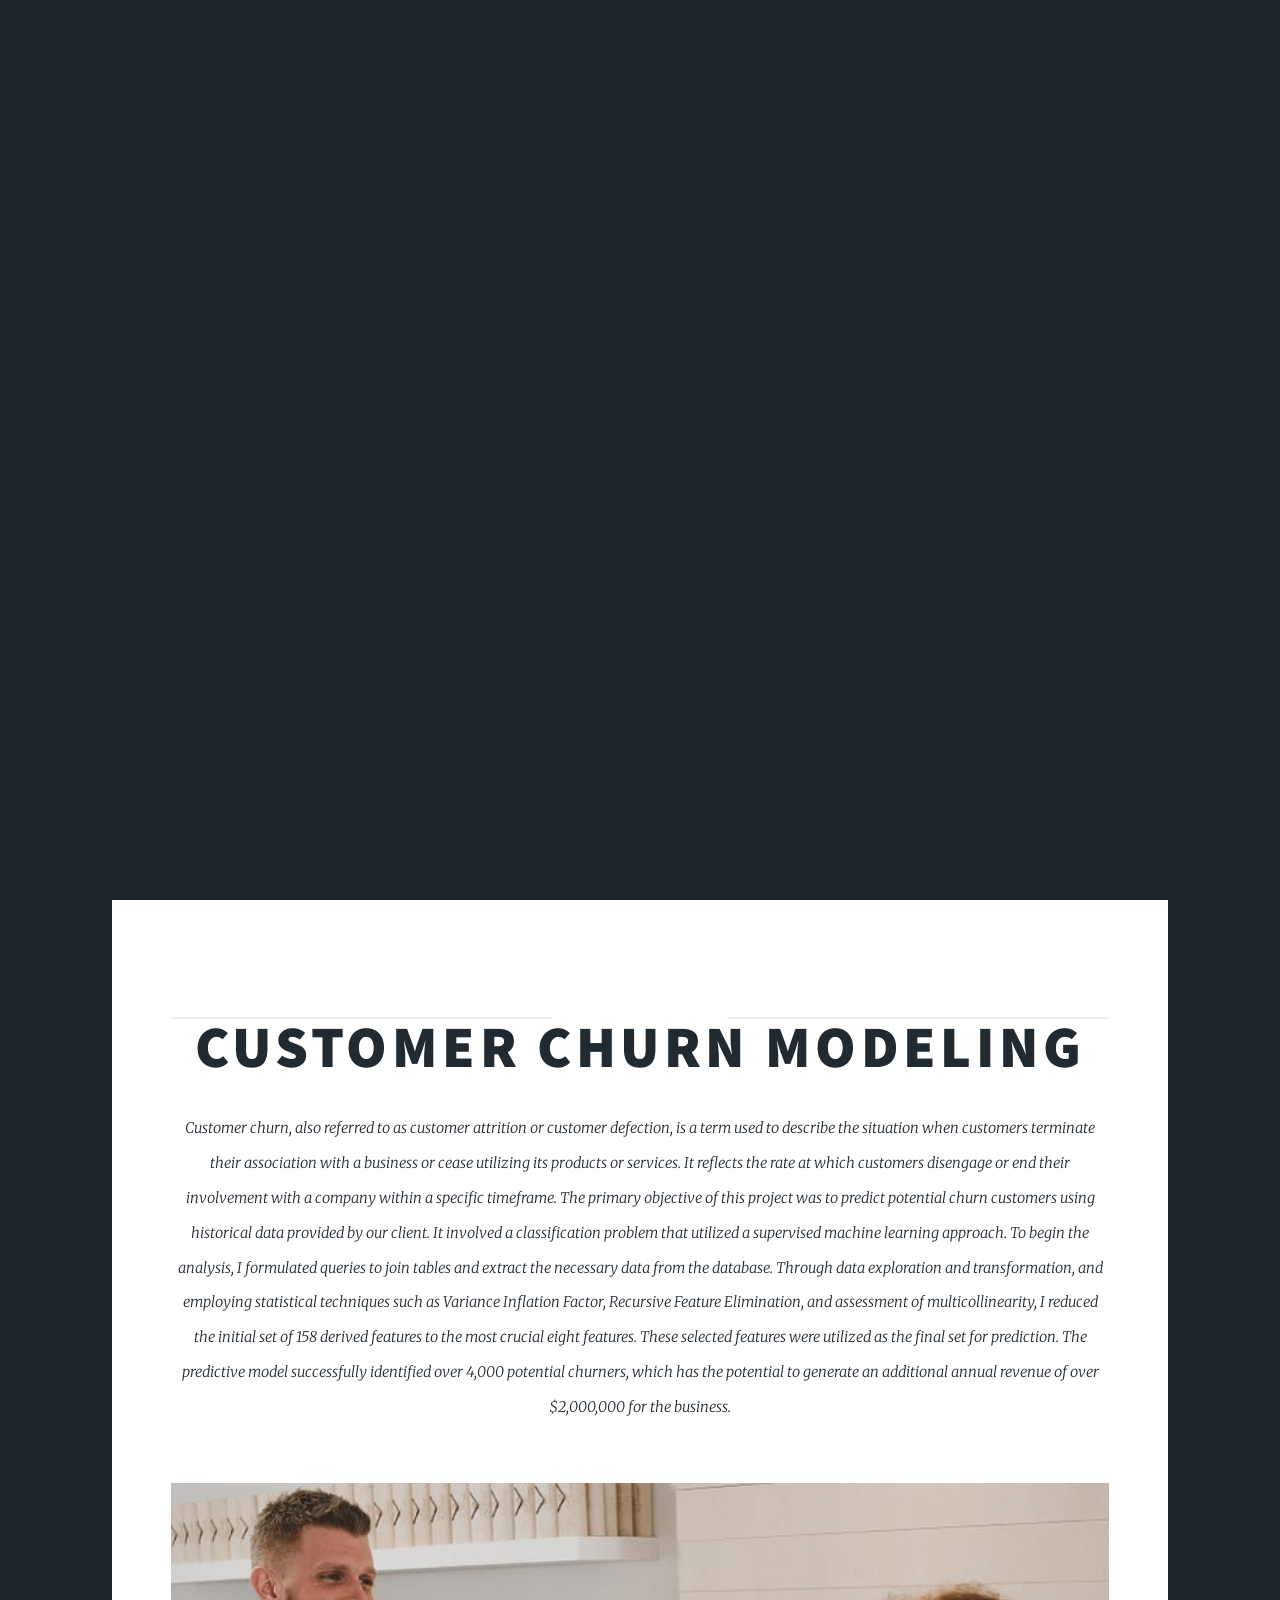
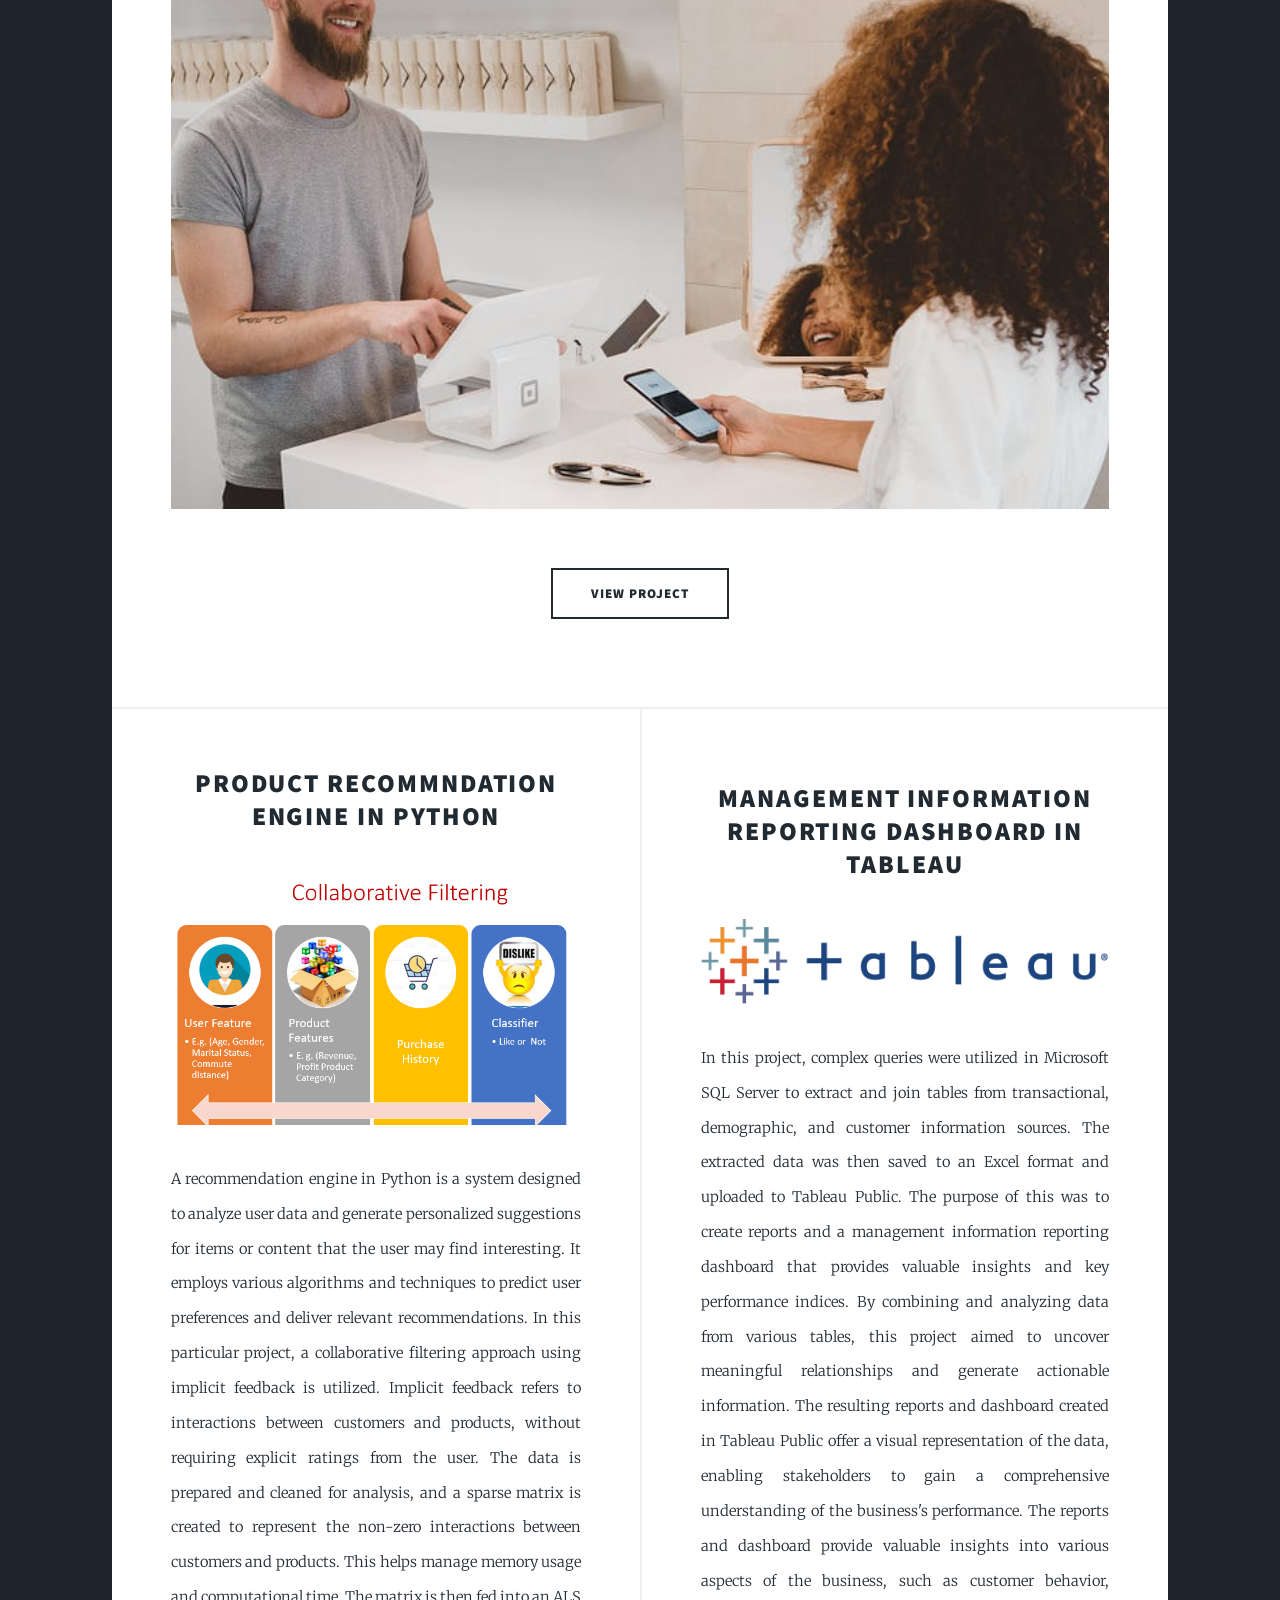
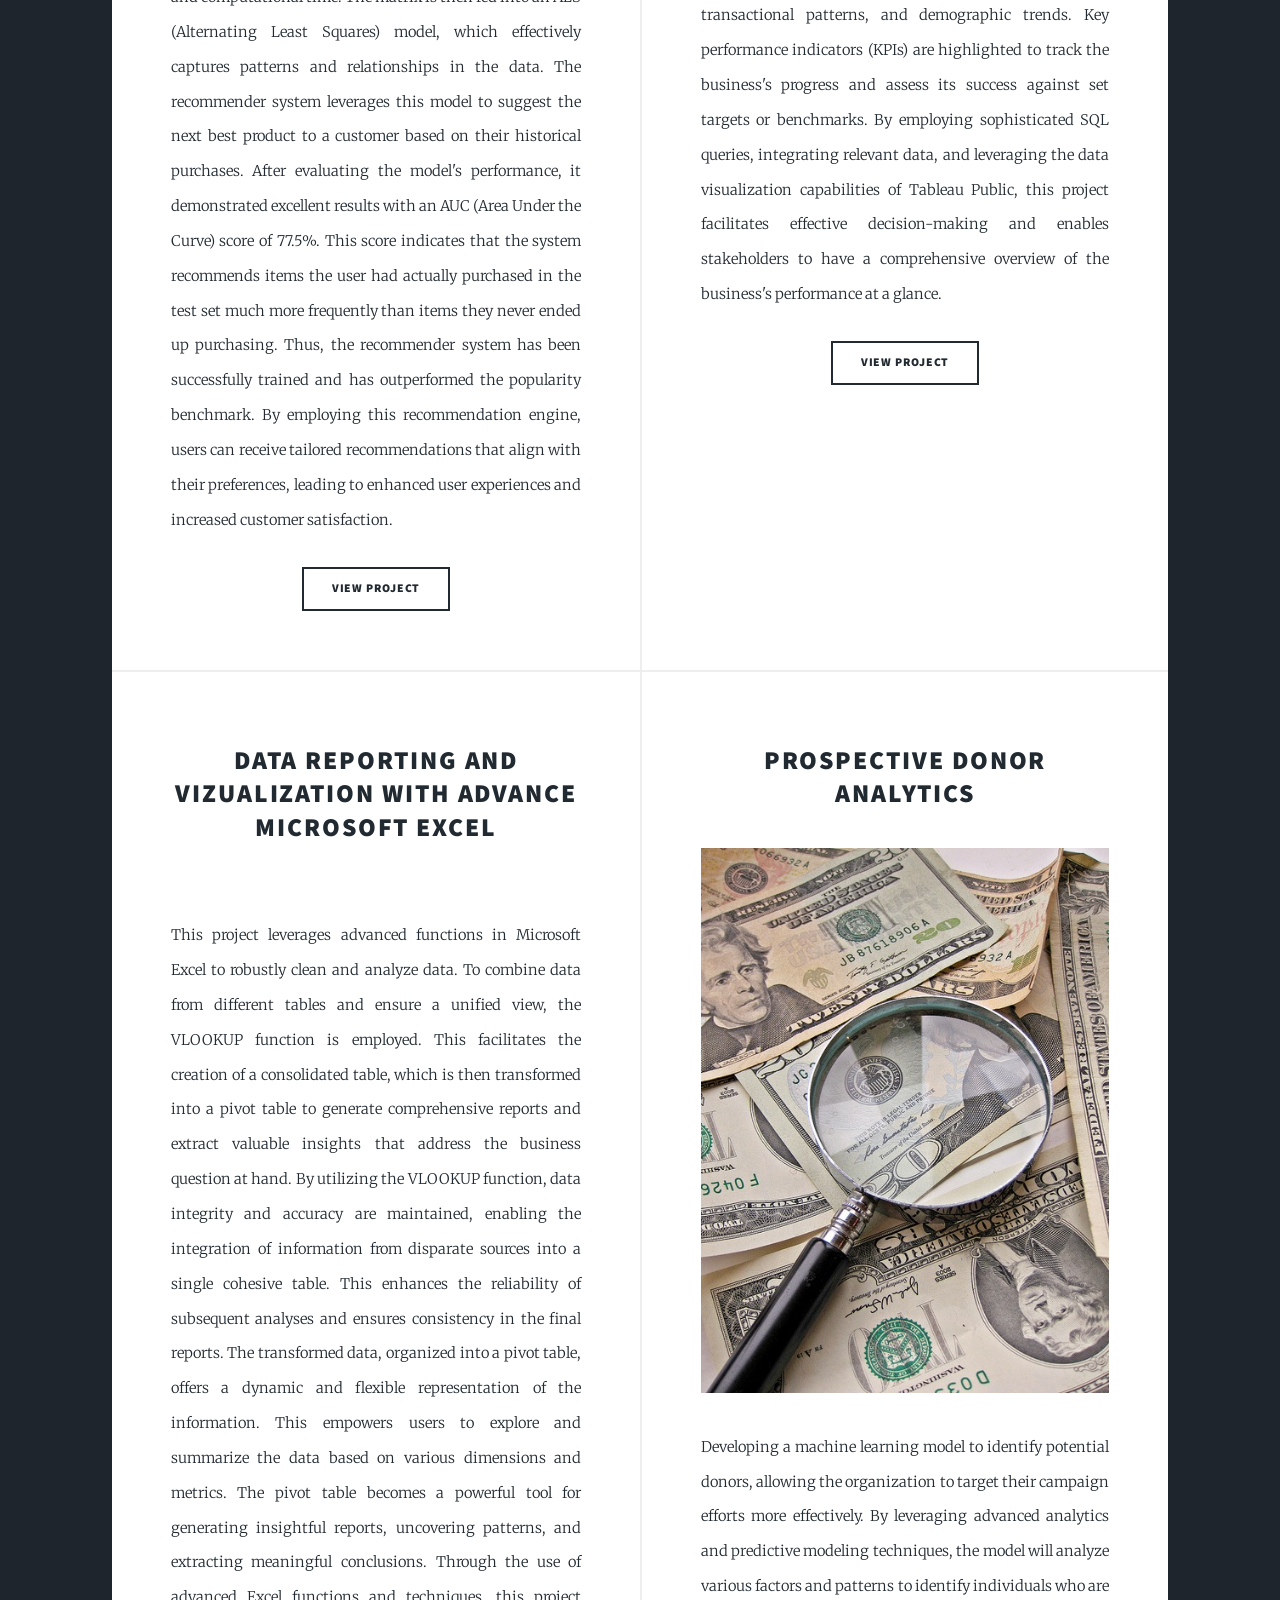
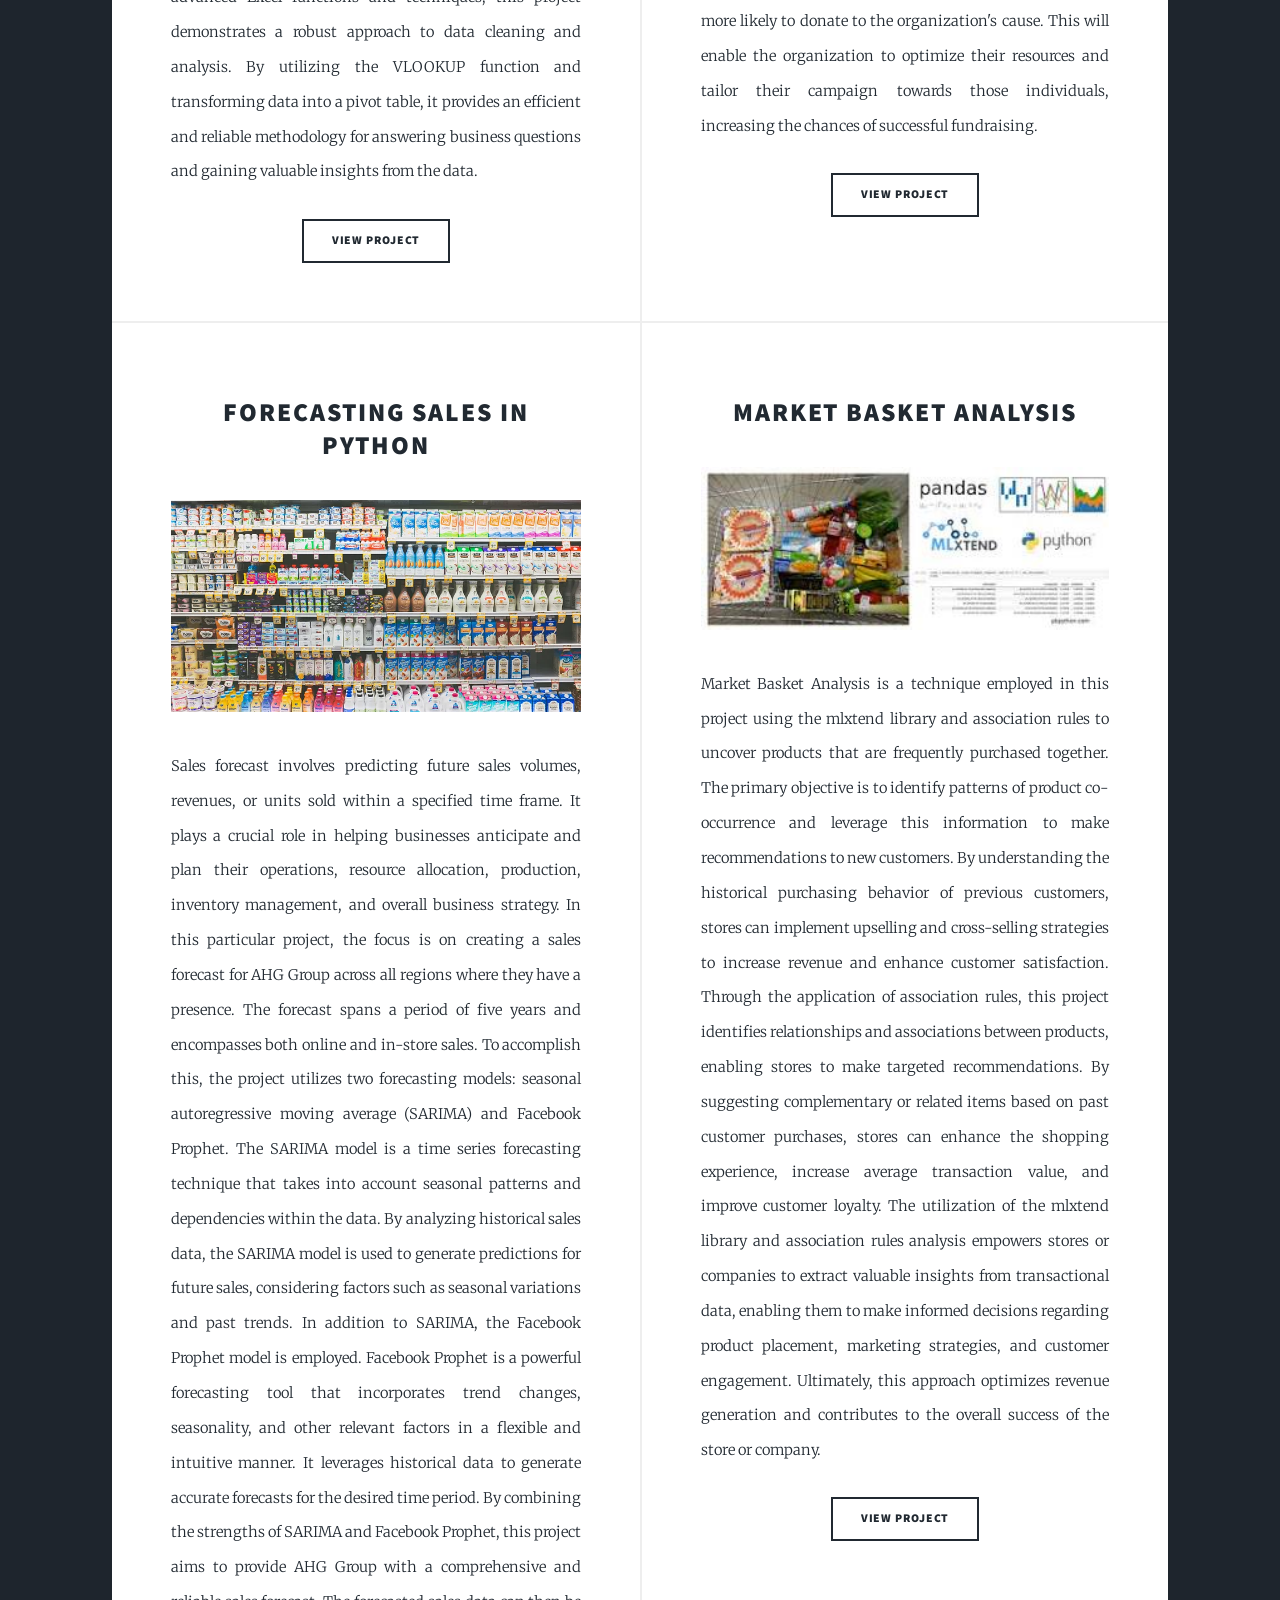
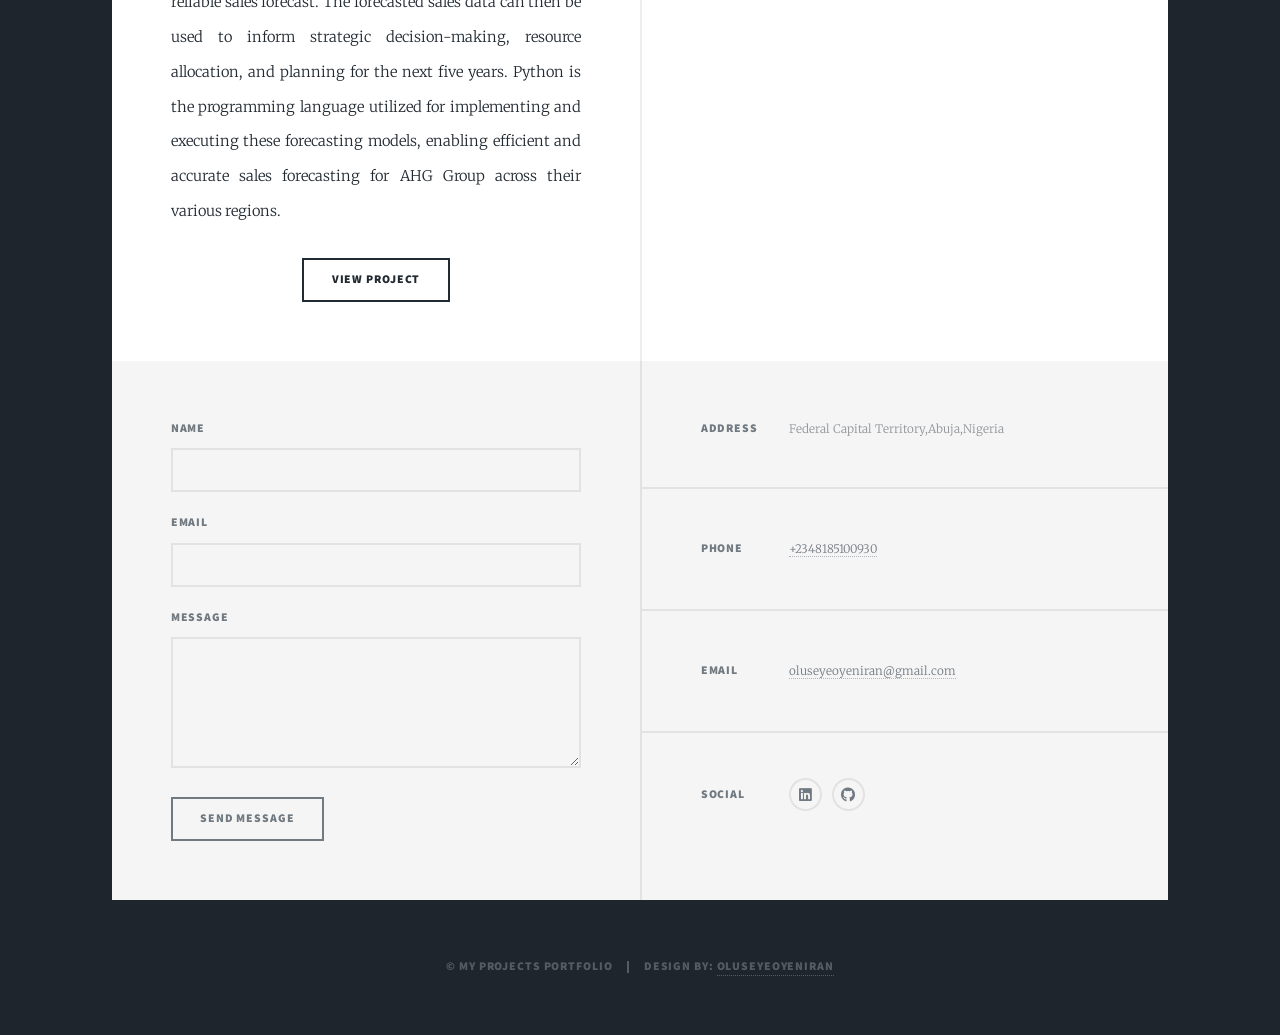
==== index.html @ 65243b8f "Add files via upload Initial Commit" ====
<!DOCTYPE HTML>

<html>
	<head>
		<title>portfolio</title>
		<meta charset="utf-8" />
		<meta name="viewport" content="width=device-width, initial-scale=1, user-scalable=no" />
		<link rel="stylesheet" href="assets/css/main.css" />
		<noscript><link rel="stylesheet" href="assets/css/noscript.css" /></noscript>
	</head>
	<body class="is-preload">

		<!-- Wrapper -->
			<div id="wrapper" class="fade-in">

				<!-- Intro -->
					<div id="intro">
						<h1>OLUSEYE OYENIRAN PORTFOLIO</h1>
						<p>Pandas |Excel |MS SQL |Power bi |Tableau |Machine Learning |Scikit learn |Predictive Modeling |Google Data Studio |Google Analytics 4<a href="https://html5up.net/license"></a>.</p>
						<ul class="actions">
							<li><a href="#header" class="button icon solid solo fa-arrow-down scrolly">Continue</a></li>
						</ul>
					</div>

				<!-- Header -->
					<header id="header">
						<a href="index.html" class="logo">Oluseye Oyeniran</a>
					</header>

				<!-- Nav -->
					<nav id="nav">
						<ul class="links">
							<li class="active"><a href="index.html">Home</a></li>
							<li><a href="generic.html">About Me</a></li>
							
						</ul>
						<ul class="icons">
							<li><a href="https://www.linkedin.com/in/oluseye-oyeniran-509456109/" class="icon brands alt fa-linkedin"><span class="label">fa-linkedin</span></a></li>
									
									<li><a href="https://github.com/Eriayomide/" class="icon brands alt fa-github"><span class="label">GitHub</span></a></li>
						</ul>
					</nav>

				<!-- Main -->
					<div id="main">

						<!-- Featured Post -->
							<article class="post featured">
								<header class="major">
									<span class="date"></span>
									<h2><a href="https://github.com/Eriayomide/Customer-Churn-modelling">Customer Churn Modeling</a></h2>
									<p>
										Customer churn, also referred to as customer attrition or customer defection, is a term used to describe the situation when customers terminate their association with a business or cease utilizing its products or services. It reflects the rate at which customers disengage or end their involvement with a company within a specific timeframe. The primary objective of this project was to predict potential churn customers using historical data provided by our client. It involved a classification problem that utilized a supervised machine learning approach.
										
										To begin the analysis, I formulated queries to join tables and extract the necessary data from the database. Through data exploration and transformation, and employing statistical techniques such as Variance Inflation Factor, Recursive Feature Elimination, and assessment of multicollinearity, I reduced the initial set of 158 derived features to the most crucial eight features. These selected features were utilized as the final set for prediction.
										
										The predictive model successfully identified over 4,000 potential churners, which has the potential to generate an additional annual revenue of over $2,000,000 for the business.</p>
								</header>
								<a href="https://github.com/Eriayomide/Customer-Churn-modelling" class="image main"><img src="images/customer churn.jpg" alt="" /></a>
								<ul class="actions special">
									<li><a href="https://github.com/Eriayomide/Customer-Churn-modelling" class="button large">View Project</a></li>
								</ul>
							</article>

						<!-- Posts -->
							<section class="posts">
								<article>
									<header>
										
										<h2><a href="https://github.com/Eriayomide/Recommendation-Engine">Product Recommndation Engine in Python<br />
										</a></h2>
									</header>
									<a href="https://github.com/Eriayomide/Recommendation-Engine" class="image fit"><img src="images/Recommendation engine.png" alt="" /></a>
									<p>
										A recommendation engine in Python is a system designed to analyze user data and generate personalized suggestions for items or content that the user may find interesting. It employs various algorithms and techniques to predict user preferences and deliver relevant recommendations.
										
										In this particular project, a collaborative filtering approach using implicit feedback is utilized. Implicit feedback refers to interactions between customers and products, without requiring explicit ratings from the user. The data is prepared and cleaned for analysis, and a sparse matrix is created to represent the non-zero interactions between customers and products. This helps manage memory usage and computational time.
										
										The matrix is then fed into an ALS (Alternating Least Squares) model, which effectively captures patterns and relationships in the data. The recommender system leverages this model to suggest the next best product to a customer based on their historical purchases.
										
										After evaluating the model's performance, it demonstrated excellent results with an AUC (Area Under the Curve) score of 77.5%. This score indicates that the system recommends items the user had actually purchased in the test set much more frequently than items they never ended up purchasing. Thus, the recommender system has been successfully trained and has outperformed the popularity benchmark.
										
										By employing this recommendation engine, users can receive tailored recommendations that align with their preferences, leading to enhanced user experiences and increased customer satisfaction.</p>
									<ul class="actions special">
										<li><a href="https://github.com/Eriayomide/Recommendation-Engine" class="button">View Project</a></li>
									</ul>
								</article>
								<article>
									<header>
										<span class="date"></span>
										<h2><a href="https://public.tableau.com/authoring/Updated_PairviewTableau-Project2/Dashboard1#1">Management Information Reporting Dashboard in Tableau</a></h2>
									</header>
									<a href="https://public.tableau.com/authoring/Updated_PairviewTableau-Project2/Dashboard1#1" class="image fit"><img src="images/Tableau.png" alt="" /></a>
									<p>In this project, complex queries were utilized in Microsoft SQL Server to extract and join tables from transactional, demographic, and customer information sources. The extracted data was then saved to an Excel format and uploaded to Tableau Public. The purpose of this was to create reports and a management information reporting dashboard that provides valuable insights and key performance indices.

										By combining and analyzing data from various tables, this project aimed to uncover meaningful relationships and generate actionable information. The resulting reports and dashboard created in Tableau Public offer a visual representation of the data, enabling stakeholders to gain a comprehensive understanding of the business's performance.
										
										The reports and dashboard provide valuable insights into various aspects of the business, such as customer behavior, transactional patterns, and demographic trends. Key performance indicators (KPIs) are highlighted to track the business's progress and assess its success against set targets or benchmarks.
										
										By employing sophisticated SQL queries, integrating relevant data, and leveraging the data visualization capabilities of Tableau Public, this project facilitates effective decision-making and enables stakeholders to have a comprehensive overview of the business's performance at a glance.</p>
									<ul class="actions special">
										<li><a href="https://public.tableau.com/authoring/Updated_PairviewTableau-Project2/Dashboard1#1" class="button">View Project</a></li>
									</ul>
								</article>
								<article>
									<header>
										<span class="date"></span>
										<h2><a href="https://docs.google.com/spreadsheets/d/1fx_27NTE9bx9mExCUwQQ1hFiHWu5gTEP/edit#gid=1729557482">Data Reporting and Vizualization With Advance Microsoft Excel<br />
										</a></h2>
									</header>
									<a href="https://docs.google.com/spreadsheets/d/1fx_27NTE9bx9mExCUwQQ1hFiHWu5gTEP/edit#gid=1729557482" class="image fit"><img src="images/Excel1.jfif" alt="" /></a>
									<p>This project leverages advanced functions in Microsoft Excel to robustly clean and analyze data. To combine data from different tables and ensure a unified view, the VLOOKUP function is employed. This facilitates the creation of a consolidated table, which is then transformed into a pivot table to generate comprehensive reports and extract valuable insights that address the business question at hand.

										By utilizing the VLOOKUP function, data integrity and accuracy are maintained, enabling the integration of information from disparate sources into a single cohesive table. This enhances the reliability of subsequent analyses and ensures consistency in the final reports.
										
										The transformed data, organized into a pivot table, offers a dynamic and flexible representation of the information. This empowers users to explore and summarize the data based on various dimensions and metrics. The pivot table becomes a powerful tool for generating insightful reports, uncovering patterns, and extracting meaningful conclusions.
										
										Through the use of advanced Excel functions and techniques, this project demonstrates a robust approach to data cleaning and analysis. By utilizing the VLOOKUP function and transforming data into a pivot table, it provides an efficient and reliable methodology for answering business questions and gaining valuable insights from the data.
										
										
										
										
										
										</p>
									<ul class="actions special">
										<li><a href="https://docs.google.com/spreadsheets/d/1fx_27NTE9bx9mExCUwQQ1hFiHWu5gTEP/edit#gid=1729557482" class="button">View Project</a></li>
									</ul>
								</article>
								<article>
									<header>
										<span class="date"></span>
										<h2><a href="https://github.com/Eriayomide/Prospective_Donor-Analytics">Prospective Donor Analytics<br />
										</a></h2>
									</header>
									<a href="https://github.com/Eriayomide/Prospective_Donor-Analytics" class="image fit"><img src="images/Donor.jpg" alt="" /></a>
									<p>Developing a machine learning model to identify potential donors, allowing the organization to target their campaign efforts more effectively. By leveraging advanced analytics and predictive modeling techniques, the model will analyze various factors and patterns to identify individuals who are more likely to donate to the organization's cause. This will enable the organization to optimize their resources and tailor their campaign towards those individuals, increasing the chances of successful fundraising.</p>
									<ul class="actions special">
										<li><a href="https://github.com/Eriayomide/Prospective_Donor-Analytics" class="button">View Project</a></li>
									</ul>
								</article>
								<article>
									<header>
										<span class="date"></span>
										<h2><a href="https://github.com/Eriayomide/AHG-5Years-Sales-Forecast">Forecasting sales in python<br />
										</a></h2>
									</header>
									<a href="https://github.com/Eriayomide/AHG-5Years-Sales-Forecast" class="image fit"><img src="images/forecast sales.webp" alt="" /></a>
									<p>Sales forecast involves predicting future sales volumes, revenues, or units sold within a specified time frame. It plays a crucial role in helping businesses anticipate and plan their operations, resource allocation, production, inventory management, and overall business strategy.

										In this particular project, the focus is on creating a sales forecast for AHG Group across all regions where they have a presence. The forecast spans a period of five years and encompasses both online and in-store sales. To accomplish this, the project utilizes two forecasting models: seasonal autoregressive moving average (SARIMA) and Facebook Prophet.
										
										The SARIMA model is a time series forecasting technique that takes into account seasonal patterns and dependencies within the data. By analyzing historical sales data, the SARIMA model is used to generate predictions for future sales, considering factors such as seasonal variations and past trends.
										
										In addition to SARIMA, the Facebook Prophet model is employed. Facebook Prophet is a powerful forecasting tool that incorporates trend changes, seasonality, and other relevant factors in a flexible and intuitive manner. It leverages historical data to generate accurate forecasts for the desired time period.
										
										By combining the strengths of SARIMA and Facebook Prophet, this project aims to provide AHG Group with a comprehensive and reliable sales forecast. The forecasted sales data can then be used to inform strategic decision-making, resource allocation, and planning for the next five years. Python is the programming language utilized for implementing and executing these forecasting models, enabling efficient and accurate sales forecasting for AHG Group across their various regions.</p>
									<ul class="actions special">
										<li><a href="https://github.com/Eriayomide/AHG-5Years-Sales-Forecast" class="button">View Project</a></li>
									</ul>
								</article>
								<article>
									<header>
										<span class="date"></span>
										<h2><a href="https://github.com/Eriayomide/Market-Basket-Analysis-for-AHG-Group">Market Basket Analysis<br />
										</a></h2>
									</header>
									<a href="https://github.com/Eriayomide/Market-Basket-Analysis-for-AHG-Group" class="image fit"><img src="images/basket.jfif" alt="" /></a>
									<p>Market Basket Analysis is a technique employed in this project using the mlxtend library and association rules to uncover products that are frequently purchased together. The primary objective is to identify patterns of product co-occurrence and leverage this information to make recommendations to new customers. By understanding the historical purchasing behavior of previous customers, stores can implement upselling and cross-selling strategies to increase revenue and enhance customer satisfaction.

										Through the application of association rules, this project identifies relationships and associations between products, enabling stores to make targeted recommendations. By suggesting complementary or related items based on past customer purchases, stores can enhance the shopping experience, increase average transaction value, and improve customer loyalty.
										
										The utilization of the mlxtend library and association rules analysis empowers stores or companies to extract valuable insights from transactional data, enabling them to make informed decisions regarding product placement, marketing strategies, and customer engagement. Ultimately, this approach optimizes revenue generation and contributes to the overall success of the store or company.
										
										
										
										
										
										
										</p>
									<ul class="actions special">
										<li><a href="https://github.com/Eriayomide/Market-Basket-Analysis-for-AHG-Group" class="button">View Project</a></li>
									</ul>
								</article>
							</section>

						<!-- Footer -->
							

					</div>

				<!-- Footer -->
					<footer id="footer">
						<section>
							<form method="post" action="#">
								<div class="fields">
									<div class="field">
										<label for="name">Name</label>
										<input type="text" name="name" id="name" />
									</div>
									<div class="field">
										<label for="email">Email</label>
										<input type="text" name="email" id="email" />
									</div>
									<div class="field">
										<label for="message">Message</label>
										<textarea name="message" id="message" rows="3"></textarea>
									</div>
								</div>
								<ul class="actions">
									<li><input type="submit" value="Send Message" /></li>
								</ul>
							</form>
						</section>
						<section class="split contact">
							<section class="alt">
								<h3>Address</h3>
								<p>Federal Capital Territory,Abuja,Nigeria</p>
							</section>
							<section>
								<h3>Phone</h3>
								<p><a href="#">+2348185100930</a></p>
							</section>
							<section>
								<h3>Email</h3>
								<p><a href="#">oluseyeoyeniran@gmail.com</a></p>
							</section>
							<section>
								<h3>Social</h3>
								<ul class="icons alt">
									<li><a href="https://www.linkedin.com/in/oluseye-oyeniran-509456109/" class="icon brands alt fa-linkedin"><span class="label">fa-linkedin</span></a></li>
									
									<li><a href="https://github.com/Eriayomide/" class="icon brands alt fa-github"><span class="label">GitHub</span></a></li>
								</ul>
							</section>
						</section>
					</footer>

				<!-- Copyright -->
					<div id="copyright">
						<ul><li>&copy; my projects portfolio</li><li>Design by: <a href="#">oluseyeoyeniran</a></li></ul>
					</div>

			</div>

		<!-- Scripts -->
			<script src="assets/js/jquery.min.js"></script>
			<script src="assets/js/jquery.scrollex.min.js"></script>
			<script src="assets/js/jquery.scrolly.min.js"></script>
			<script src="assets/js/browser.min.js"></script>
			<script src="assets/js/breakpoints.min.js"></script>
			<script src="assets/js/util.js"></script>
			<script src="assets/js/main.js"></script>

	</body>
</html>
---- assets/css/main.css ----
@import url(fontawesome-all.min.css);
@import url("https://fonts.googleapis.com/css?family=Merriweather:300,700,300italic,700italic|Source+Sans+Pro:900");

/*
	Massively by HTML5 UP
	html5up.net | @ajlkn
	Free for personal and commercial use under the CCA 3.0 license (html5up.net/license)
*/

html, body, div, span, applet, object,
iframe, h1, h2, h3, h4, h5, h6, p, blockquote,
pre, a, abbr, acronym, address, big, cite,
code, del, dfn, em, img, ins, kbd, q, s, samp,
small, strike, strong, sub, sup, tt, var, b,
u, i, center, dl, dt, dd, ol, ul, li, fieldset,
form, label, legend, table, caption, tbody,
tfoot, thead, tr, th, td, article, aside,
canvas, details, embed, figure, figcaption,
footer, header, hgroup, menu, nav, output, ruby,
section, summary, time, mark, audio, video {
	margin: 0;
	padding: 0;
	border: 0;
	font-size: 100%;
	font: inherit;
	vertical-align: baseline;}

article, aside, details, figcaption, figure,
footer, header, hgroup, menu, nav, section {
	display: block;}

body {
	line-height: 1;
}

ol, ul {
	list-style: none;
}

blockquote, q {
	quotes: none;
}

	blockquote:before, blockquote:after, q:before, q:after {
		content: '';
		content: none;
	}

table {
	border-collapse: collapse;
	border-spacing: 0;
}

body {
	-webkit-text-size-adjust: none;
}

mark {
	background-color: transparent;
	color: inherit;
}

input::-moz-focus-inner {
	border: 0;
	padding: 0;
}

input, select, textarea {
	-moz-appearance: none;
	-webkit-appearance: none;
	-ms-appearance: none;
	appearance: none;
}

/* Basic */

	@-ms-viewport {
		width: device-width;
	}

	body {
		-ms-overflow-style: scrollbar;
	}

	@media screen and (max-width: 480px) {

		html, body {
			min-width: 320px;
		}

	}

	html {
		box-sizing: border-box;
	}

	*, *:before, *:after {
		box-sizing: inherit;
	}

	body {
		background-color: #1e252d;
	}

		body.is-preload *, body.is-preload *:before, body.is-preload *:after {
			-moz-animation: none !important;
			-webkit-animation: none !important;
			-ms-animation: none !important;
			animation: none !important;
			-moz-transition: none !important;
			-webkit-transition: none !important;
			-ms-transition: none !important;
			transition: none !important;
		}

/* Type */

	html {
		font-size: 16pt;
	}

		@media screen and (max-width: 1680px) {

			html {
				font-size: 12pt;
			}

		}

		@media screen and (max-width: 1280px) {

			html {
				font-size: 11pt;
			}

		}

		@media screen and (max-width: 360px) {

			html {
				font-size: 10pt;
			}

		}

	body {
		color: #212931;
	}

	body, input, select, textarea {
		font-family: "Merriweather", Georgia, serif;
		font-weight: 300;
		font-size: 1rem;
		line-height: 2.375;
	}

	a {
		-moz-transition: color 0.2s ease-in-out, background-color 0.2s ease-in-out, border-color 0.2s ease-in-out, box-shadow 0.2s ease-in-out;
		-webkit-transition: color 0.2s ease-in-out, background-color 0.2s ease-in-out, border-color 0.2s ease-in-out, box-shadow 0.2s ease-in-out;
		-ms-transition: color 0.2s ease-in-out, background-color 0.2s ease-in-out, border-color 0.2s ease-in-out, box-shadow 0.2s ease-in-out;
		transition: color 0.2s ease-in-out, background-color 0.2s ease-in-out, border-color 0.2s ease-in-out, box-shadow 0.2s ease-in-out;
		border-bottom: dotted 1px;
		text-decoration: none;
	}

		a:hover {
			border-bottom-color: transparent;
		}

	strong, b {
		font-weight: 600;
	}

	em, i {
		font-style: italic;
	}

	p {
		text-align: justify;
		margin: 0 0 2rem 0;
	}

	h1, h2, h3, h4, h5, h6 {
		font-family: "Source Sans Pro", Helvetica, sans-serif;
		font-weight: 900;
		line-height: 1.5;
		letter-spacing: 0.075em;
		text-transform: uppercase;
		margin: 0 0 1rem 0;
	}

		h1 a, h2 a, h3 a, h4 a, h5 a, h6 a {
			border-bottom: 0;
			color: inherit;
			text-decoration: none;
		}

	h1 {
		font-size: 4rem;
		line-height: 1.1;
		margin: 0 0 2rem 0;
	}

	h2 {
		font-size: 1.75rem;
		line-height: 1.3;
		margin: 0 0 1.5rem 0;
	}

	h3 {
		font-size: 1.25rem;
		margin: 0 0 1.5rem 0;
	}

	h4 {
		font-size: 1rem;
	}

	h5 {
		font-size: 0.9rem;
	}

	h6 {
		font-size: 0.8rem;
	}

	sub {
		font-size: 0.8rem;
		position: relative;
		top: 0.5rem;
	}

	sup {
		font-size: 0.8rem;
		position: relative;
		top: -0.5rem;
	}

	blockquote {
		border-left: solid 4px;
		font-style: italic;
		margin: 0 0 2rem 0;
		padding: 0.5rem 0 0.5rem 2rem;
	}

	code {
		border: solid 2px;
		font-family: "Courier New", monospace;
		font-size: 0.9rem;
		margin: 0 0.25rem;
		padding: 0.25rem 0.65rem;
	}

	pre {
		-webkit-overflow-scrolling: touch;
		font-family: "Courier New", monospace;
		font-size: 0.9rem;
		margin: 0 0 2rem 0;
	}

		pre code {
			display: block;
			line-height: 1.75;
			padding: 1rem 1.5rem;
			overflow-x: auto;
		}

	hr {
		border: 0;
		border-bottom: solid 2px;
		margin: 3rem 0;
	}

		hr.major {
			margin: 5rem 0;
		}

	.align-left {
		text-align: left;
	}

	.align-center {
		text-align: center;
	}

	.align-right {
		text-align: right;
	}

	input, select, textarea {
		color: #212931;
	}

	a {
		color: #212931;
		border-bottom-color: rgba(33, 41, 49, 0.5);
	}

		a:hover {
			border-bottom-color: transparent;
			color: #18bfef !important;
		}

	strong, b {
		color: #212931;
	}

	h1, h2, h3, h4, h5, h6 {
		color: #212931;
	}

	blockquote {
		border-left-color: #eeeeee;
	}

	code {
		background: rgba(220, 220, 220, 0.25);
		border-color: #eeeeee;
	}

	hr {
		border-bottom-color: #eeeeee;
	}

/* Row */

	.row {
		display: flex;
		flex-wrap: wrap;
		box-sizing: border-box;
		align-items: stretch;
	}

		.row > * {
			box-sizing: border-box;
		}

		.row.gtr-uniform > * > :last-child {
			margin-bottom: 0;
		}

		.row.aln-left {
			justify-content: flex-start;
		}

		.row.aln-center {
			justify-content: center;
		}

		.row.aln-right {
			justify-content: flex-end;
		}

		.row.aln-top {
			align-items: flex-start;
		}

		.row.aln-middle {
			align-items: center;
		}

		.row.aln-bottom {
			align-items: flex-end;
		}

		.row > .imp {
			order: -1;
		}

		.row > .col-1 {
			width: 8.33333%;
		}

		.row > .off-1 {
			margin-left: 8.33333%;
		}

		.row > .col-2 {
			width: 16.66667%;
		}

		.row > .off-2 {
			margin-left: 16.66667%;
		}

		.row > .col-3 {
			width: 25%;
		}

		.row > .off-3 {
			margin-left: 25%;
		}

		.row > .col-4 {
			width: 33.33333%;
		}

		.row > .off-4 {
			margin-left: 33.33333%;
		}

		.row > .col-5 {
			width: 41.66667%;
		}

		.row > .off-5 {
			margin-left: 41.66667%;
		}

		.row > .col-6 {
			width: 50%;
		}

		.row > .off-6 {
			margin-left: 50%;
		}

		.row > .col-7 {
			width: 58.33333%;
		}

		.row > .off-7 {
			margin-left: 58.33333%;
		}

		.row > .col-8 {
			width: 66.66667%;
		}

		.row > .off-8 {
			margin-left: 66.66667%;
		}

		.row > .col-9 {
			width: 75%;
		}

		.row > .off-9 {
			margin-left: 75%;
		}

		.row > .col-10 {
			width: 83.33333%;
		}

		.row > .off-10 {
			margin-left: 83.33333%;
		}

		.row > .col-11 {
			width: 91.66667%;
		}

		.row > .off-11 {
			margin-left: 91.66667%;
		}

		.row > .col-12 {
			width: 100%;
		}

		.row > .off-12 {
			margin-left: 100%;
		}

		.row.gtr-0 {
			margin-top: 0;
			margin-left: 0rem;
		}

			.row.gtr-0 > * {
				padding: 0 0 0 0rem;
			}

			.row.gtr-0.gtr-uniform {
				margin-top: 0rem;
			}

				.row.gtr-0.gtr-uniform > * {
					padding-top: 0rem;
				}

		.row.gtr-25 {
			margin-top: 0;
			margin-left: -0.375rem;
		}

			.row.gtr-25 > * {
				padding: 0 0 0 0.375rem;
			}

			.row.gtr-25.gtr-uniform {
				margin-top: -0.375rem;
			}

				.row.gtr-25.gtr-uniform > * {
					padding-top: 0.375rem;
				}

		.row.gtr-50 {
			margin-top: 0;
			margin-left: -0.75rem;
		}

			.row.gtr-50 > * {
				padding: 0 0 0 0.75rem;
			}

			.row.gtr-50.gtr-uniform {
				margin-top: -0.75rem;
			}

				.row.gtr-50.gtr-uniform > * {
					padding-top: 0.75rem;
				}

		.row {
			margin-top: 0;
			margin-left: -1.5rem;
		}

			.row > * {
				padding: 0 0 0 1.5rem;
			}

			.row.gtr-uniform {
				margin-top: -1.5rem;
			}

				.row.gtr-uniform > * {
					padding-top: 1.5rem;
				}

		.row.gtr-150 {
			margin-top: 0;
			margin-left: -2.25rem;
		}

			.row.gtr-150 > * {
				padding: 0 0 0 2.25rem;
			}

			.row.gtr-150.gtr-uniform {
				margin-top: -2.25rem;
			}

				.row.gtr-150.gtr-uniform > * {
					padding-top: 2.25rem;
				}

		.row.gtr-200 {
			margin-top: 0;
			margin-left: -3rem;
		}

			.row.gtr-200 > * {
				padding: 0 0 0 3rem;
			}

			.row.gtr-200.gtr-uniform {
				margin-top: -3rem;
			}

				.row.gtr-200.gtr-uniform > * {
					padding-top: 3rem;
				}

		@media screen and (max-width: 1680px) {

			.row {
				display: flex;
				flex-wrap: wrap;
				box-sizing: border-box;
				align-items: stretch;
			}

				.row > * {
					box-sizing: border-box;
				}

				.row.gtr-uniform > * > :last-child {
					margin-bottom: 0;
				}

				.row.aln-left {
					justify-content: flex-start;
				}

				.row.aln-center {
					justify-content: center;
				}

				.row.aln-right {
					justify-content: flex-end;
				}

				.row.aln-top {
					align-items: flex-start;
				}

				.row.aln-middle {
					align-items: center;
				}

				.row.aln-bottom {
					align-items: flex-end;
				}

				.row > .imp-xlarge {
					order: -1;
				}

				.row > .col-1-xlarge {
					width: 8.33333%;
				}

				.row > .off-1-xlarge {
					margin-left: 8.33333%;
				}

				.row > .col-2-xlarge {
					width: 16.66667%;
				}

				.row > .off-2-xlarge {
					margin-left: 16.66667%;
				}

				.row > .col-3-xlarge {
					width: 25%;
				}

				.row > .off-3-xlarge {
					margin-left: 25%;
				}

				.row > .col-4-xlarge {
					width: 33.33333%;
				}

				.row > .off-4-xlarge {
					margin-left: 33.33333%;
				}

				.row > .col-5-xlarge {
					width: 41.66667%;
				}

				.row > .off-5-xlarge {
					margin-left: 41.66667%;
				}

				.row > .col-6-xlarge {
					width: 50%;
				}

				.row > .off-6-xlarge {
					margin-left: 50%;
				}

				.row > .col-7-xlarge {
					width: 58.33333%;
				}

				.row > .off-7-xlarge {
					margin-left: 58.33333%;
				}

				.row > .col-8-xlarge {
					width: 66.66667%;
				}

				.row > .off-8-xlarge {
					margin-left: 66.66667%;
				}

				.row > .col-9-xlarge {
					width: 75%;
				}

				.row > .off-9-xlarge {
					margin-left: 75%;
				}

				.row > .col-10-xlarge {
					width: 83.33333%;
				}

				.row > .off-10-xlarge {
					margin-left: 83.33333%;
				}

				.row > .col-11-xlarge {
					width: 91.66667%;
				}

				.row > .off-11-xlarge {
					margin-left: 91.66667%;
				}

				.row > .col-12-xlarge {
					width: 100%;
				}

				.row > .off-12-xlarge {
					margin-left: 100%;
				}

				.row.gtr-0 {
					margin-top: 0;
					margin-left: 0rem;
				}

					.row.gtr-0 > * {
						padding: 0 0 0 0rem;
					}

					.row.gtr-0.gtr-uniform {
						margin-top: 0rem;
					}

						.row.gtr-0.gtr-uniform > * {
							padding-top: 0rem;
						}

				.row.gtr-25 {
					margin-top: 0;
					margin-left: -0.375rem;
				}

					.row.gtr-25 > * {
						padding: 0 0 0 0.375rem;
					}

					.row.gtr-25.gtr-uniform {
						margin-top: -0.375rem;
					}

						.row.gtr-25.gtr-uniform > * {
							padding-top: 0.375rem;
						}

				.row.gtr-50 {
					margin-top: 0;
					margin-left: -0.75rem;
				}

					.row.gtr-50 > * {
						padding: 0 0 0 0.75rem;
					}

					.row.gtr-50.gtr-uniform {
						margin-top: -0.75rem;
					}

						.row.gtr-50.gtr-uniform > * {
							padding-top: 0.75rem;
						}

				.row {
					margin-top: 0;
					margin-left: -1.5rem;
				}

					.row > * {
						padding: 0 0 0 1.5rem;
					}

					.row.gtr-uniform {
						margin-top: -1.5rem;
					}

						.row.gtr-uniform > * {
							padding-top: 1.5rem;
						}

				.row.gtr-150 {
					margin-top: 0;
					margin-left: -2.25rem;
				}

					.row.gtr-150 > * {
						padding: 0 0 0 2.25rem;
					}

					.row.gtr-150.gtr-uniform {
						margin-top: -2.25rem;
					}

						.row.gtr-150.gtr-uniform > * {
							padding-top: 2.25rem;
						}

				.row.gtr-200 {
					margin-top: 0;
					margin-left: -3rem;
				}

					.row.gtr-200 > * {
						padding: 0 0 0 3rem;
					}

					.row.gtr-200.gtr-uniform {
						margin-top: -3rem;
					}

						.row.gtr-200.gtr-uniform > * {
							padding-top: 3rem;
						}

		}

		@media screen and (max-width: 1280px) {

			.row {
				display: flex;
				flex-wrap: wrap;
				box-sizing: border-box;
				align-items: stretch;
			}

				.row > * {
					box-sizing: border-box;
				}

				.row.gtr-uniform > * > :last-child {
					margin-bottom: 0;
				}

				.row.aln-left {
					justify-content: flex-start;
				}

				.row.aln-center {
					justify-content: center;
				}

				.row.aln-right {
					justify-content: flex-end;
				}

				.row.aln-top {
					align-items: flex-start;
				}

				.row.aln-middle {
					align-items: center;
				}

				.row.aln-bottom {
					align-items: flex-end;
				}

				.row > .imp-large {
					order: -1;
				}

				.row > .col-1-large {
					width: 8.33333%;
				}

				.row > .off-1-large {
					margin-left: 8.33333%;
				}

				.row > .col-2-large {
					width: 16.66667%;
				}

				.row > .off-2-large {
					margin-left: 16.66667%;
				}

				.row > .col-3-large {
					width: 25%;
				}

				.row > .off-3-large {
					margin-left: 25%;
				}

				.row > .col-4-large {
					width: 33.33333%;
				}

				.row > .off-4-large {
					margin-left: 33.33333%;
				}

				.row > .col-5-large {
					width: 41.66667%;
				}

				.row > .off-5-large {
					margin-left: 41.66667%;
				}

				.row > .col-6-large {
					width: 50%;
				}

				.row > .off-6-large {
					margin-left: 50%;
				}

				.row > .col-7-large {
					width: 58.33333%;
				}

				.row > .off-7-large {
					margin-left: 58.33333%;
				}

				.row > .col-8-large {
					width: 66.66667%;
				}

				.row > .off-8-large {
					margin-left: 66.66667%;
				}

				.row > .col-9-large {
					width: 75%;
				}

				.row > .off-9-large {
					margin-left: 75%;
				}

				.row > .col-10-large {
					width: 83.33333%;
				}

				.row > .off-10-large {
					margin-left: 83.33333%;
				}

				.row > .col-11-large {
					width: 91.66667%;
				}

				.row > .off-11-large {
					margin-left: 91.66667%;
				}

				.row > .col-12-large {
					width: 100%;
				}

				.row > .off-12-large {
					margin-left: 100%;
				}

				.row.gtr-0 {
					margin-top: 0;
					margin-left: 0rem;
				}

					.row.gtr-0 > * {
						padding: 0 0 0 0rem;
					}

					.row.gtr-0.gtr-uniform {
						margin-top: 0rem;
					}

						.row.gtr-0.gtr-uniform > * {
							padding-top: 0rem;
						}

				.row.gtr-25 {
					margin-top: 0;
					margin-left: -0.375rem;
				}

					.row.gtr-25 > * {
						padding: 0 0 0 0.375rem;
					}

					.row.gtr-25.gtr-uniform {
						margin-top: -0.375rem;
					}

						.row.gtr-25.gtr-uniform > * {
							padding-top: 0.375rem;
						}

				.row.gtr-50 {
					margin-top: 0;
					margin-left: -0.75rem;
				}

					.row.gtr-50 > * {
						padding: 0 0 0 0.75rem;
					}

					.row.gtr-50.gtr-uniform {
						margin-top: -0.75rem;
					}

						.row.gtr-50.gtr-uniform > * {
							padding-top: 0.75rem;
						}

				.row {
					margin-top: 0;
					margin-left: -1.5rem;
				}

					.row > * {
						padding: 0 0 0 1.5rem;
					}

					.row.gtr-uniform {
						margin-top: -1.5rem;
					}

						.row.gtr-uniform > * {
							padding-top: 1.5rem;
						}

				.row.gtr-150 {
					margin-top: 0;
					margin-left: -2.25rem;
				}

					.row.gtr-150 > * {
						padding: 0 0 0 2.25rem;
					}

					.row.gtr-150.gtr-uniform {
						margin-top: -2.25rem;
					}

						.row.gtr-150.gtr-uniform > * {
							padding-top: 2.25rem;
						}

				.row.gtr-200 {
					margin-top: 0;
					margin-left: -3rem;
				}

					.row.gtr-200 > * {
						padding: 0 0 0 3rem;
					}

					.row.gtr-200.gtr-uniform {
						margin-top: -3rem;
					}

						.row.gtr-200.gtr-uniform > * {
							padding-top: 3rem;
						}

		}

		@media screen and (max-width: 980px) {

			.row {
				display: flex;
				flex-wrap: wrap;
				box-sizing: border-box;
				align-items: stretch;
			}

				.row > * {
					box-sizing: border-box;
				}

				.row.gtr-uniform > * > :last-child {
					margin-bottom: 0;
				}

				.row.aln-left {
					justify-content: flex-start;
				}

				.row.aln-center {
					justify-content: center;
				}

				.row.aln-right {
					justify-content: flex-end;
				}

				.row.aln-top {
					align-items: flex-start;
				}

				.row.aln-middle {
					align-items: center;
				}

				.row.aln-bottom {
					align-items: flex-end;
				}

				.row > .imp-medium {
					order: -1;
				}

				.row > .col-1-medium {
					width: 8.33333%;
				}

				.row > .off-1-medium {
					margin-left: 8.33333%;
				}

				.row > .col-2-medium {
					width: 16.66667%;
				}

				.row > .off-2-medium {
					margin-left: 16.66667%;
				}

				.row > .col-3-medium {
					width: 25%;
				}

				.row > .off-3-medium {
					margin-left: 25%;
				}

				.row > .col-4-medium {
					width: 33.33333%;
				}

				.row > .off-4-medium {
					margin-left: 33.33333%;
				}

				.row > .col-5-medium {
					width: 41.66667%;
				}

				.row > .off-5-medium {
					margin-left: 41.66667%;
				}

				.row > .col-6-medium {
					width: 50%;
				}

				.row > .off-6-medium {
					margin-left: 50%;
				}

				.row > .col-7-medium {
					width: 58.33333%;
				}

				.row > .off-7-medium {
					margin-left: 58.33333%;
				}

				.row > .col-8-medium {
					width: 66.66667%;
				}

				.row > .off-8-medium {
					margin-left: 66.66667%;
				}

				.row > .col-9-medium {
					width: 75%;
				}

				.row > .off-9-medium {
					margin-left: 75%;
				}

				.row > .col-10-medium {
					width: 83.33333%;
				}

				.row > .off-10-medium {
					margin-left: 83.33333%;
				}

				.row > .col-11-medium {
					width: 91.66667%;
				}

				.row > .off-11-medium {
					margin-left: 91.66667%;
				}

				.row > .col-12-medium {
					width: 100%;
				}

				.row > .off-12-medium {
					margin-left: 100%;
				}

				.row.gtr-0 {
					margin-top: 0;
					margin-left: 0rem;
				}

					.row.gtr-0 > * {
						padding: 0 0 0 0rem;
					}

					.row.gtr-0.gtr-uniform {
						margin-top: 0rem;
					}

						.row.gtr-0.gtr-uniform > * {
							padding-top: 0rem;
						}

				.row.gtr-25 {
					margin-top: 0;
					margin-left: -0.375rem;
				}

					.row.gtr-25 > * {
						padding: 0 0 0 0.375rem;
					}

					.row.gtr-25.gtr-uniform {
						margin-top: -0.375rem;
					}

						.row.gtr-25.gtr-uniform > * {
							padding-top: 0.375rem;
						}

				.row.gtr-50 {
					margin-top: 0;
					margin-left: -0.75rem;
				}

					.row.gtr-50 > * {
						padding: 0 0 0 0.75rem;
					}

					.row.gtr-50.gtr-uniform {
						margin-top: -0.75rem;
					}

						.row.gtr-50.gtr-uniform > * {
							padding-top: 0.75rem;
						}

				.row {
					margin-top: 0;
					margin-left: -1.5rem;
				}

					.row > * {
						padding: 0 0 0 1.5rem;
					}

					.row.gtr-uniform {
						margin-top: -1.5rem;
					}

						.row.gtr-uniform > * {
							padding-top: 1.5rem;
						}

				.row.gtr-150 {
					margin-top: 0;
					margin-left: -2.25rem;
				}

					.row.gtr-150 > * {
						padding: 0 0 0 2.25rem;
					}

					.row.gtr-150.gtr-uniform {
						margin-top: -2.25rem;
					}

						.row.gtr-150.gtr-uniform > * {
							padding-top: 2.25rem;
						}

				.row.gtr-200 {
					margin-top: 0;
					margin-left: -3rem;
				}

					.row.gtr-200 > * {
						padding: 0 0 0 3rem;
					}

					.row.gtr-200.gtr-uniform {
						margin-top: -3rem;
					}

						.row.gtr-200.gtr-uniform > * {
							padding-top: 3rem;
						}

		}

		@media screen and (max-width: 736px) {

			.row {
				display: flex;
				flex-wrap: wrap;
				box-sizing: border-box;
				align-items: stretch;
			}

				.row > * {
					box-sizing: border-box;
				}

				.row.gtr-uniform > * > :last-child {
					margin-bottom: 0;
				}

				.row.aln-left {
					justify-content: flex-start;
				}

				.row.aln-center {
					justify-content: center;
				}

				.row.aln-right {
					justify-content: flex-end;
				}

				.row.aln-top {
					align-items: flex-start;
				}

				.row.aln-middle {
					align-items: center;
				}

				.row.aln-bottom {
					align-items: flex-end;
				}

				.row > .imp-small {
					order: -1;
				}

				.row > .col-1-small {
					width: 8.33333%;
				}

				.row > .off-1-small {
					margin-left: 8.33333%;
				}

				.row > .col-2-small {
					width: 16.66667%;
				}

				.row > .off-2-small {
					margin-left: 16.66667%;
				}

				.row > .col-3-small {
					width: 25%;
				}

				.row > .off-3-small {
					margin-left: 25%;
				}

				.row > .col-4-small {
					width: 33.33333%;
				}

				.row > .off-4-small {
					margin-left: 33.33333%;
				}

				.row > .col-5-small {
					width: 41.66667%;
				}

				.row > .off-5-small {
					margin-left: 41.66667%;
				}

				.row > .col-6-small {
					width: 50%;
				}

				.row > .off-6-small {
					margin-left: 50%;
				}

				.row > .col-7-small {
					width: 58.33333%;
				}

				.row > .off-7-small {
					margin-left: 58.33333%;
				}

				.row > .col-8-small {
					width: 66.66667%;
				}

				.row > .off-8-small {
					margin-left: 66.66667%;
				}

				.row > .col-9-small {
					width: 75%;
				}

				.row > .off-9-small {
					margin-left: 75%;
				}

				.row > .col-10-small {
					width: 83.33333%;
				}

				.row > .off-10-small {
					margin-left: 83.33333%;
				}

				.row > .col-11-small {
					width: 91.66667%;
				}

				.row > .off-11-small {
					margin-left: 91.66667%;
				}

				.row > .col-12-small {
					width: 100%;
				}

				.row > .off-12-small {
					margin-left: 100%;
				}

				.row.gtr-0 {
					margin-top: 0;
					margin-left: 0rem;
				}

					.row.gtr-0 > * {
						padding: 0 0 0 0rem;
					}

					.row.gtr-0.gtr-uniform {
						margin-top: 0rem;
					}

						.row.gtr-0.gtr-uniform > * {
							padding-top: 0rem;
						}

				.row.gtr-25 {
					margin-top: 0;
					margin-left: -0.375rem;
				}

					.row.gtr-25 > * {
						padding: 0 0 0 0.375rem;
					}

					.row.gtr-25.gtr-uniform {
						margin-top: -0.375rem;
					}

						.row.gtr-25.gtr-uniform > * {
							padding-top: 0.375rem;
						}

				.row.gtr-50 {
					margin-top: 0;
					margin-left: -0.75rem;
				}

					.row.gtr-50 > * {
						padding: 0 0 0 0.75rem;
					}

					.row.gtr-50.gtr-uniform {
						margin-top: -0.75rem;
					}

						.row.gtr-50.gtr-uniform > * {
							padding-top: 0.75rem;
						}

				.row {
					margin-top: 0;
					margin-left: -1.5rem;
				}

					.row > * {
						padding: 0 0 0 1.5rem;
					}

					.row.gtr-uniform {
						margin-top: -1.5rem;
					}

						.row.gtr-uniform > * {
							padding-top: 1.5rem;
						}

				.row.gtr-150 {
					margin-top: 0;
					margin-left: -2.25rem;
				}

					.row.gtr-150 > * {
						padding: 0 0 0 2.25rem;
					}

					.row.gtr-150.gtr-uniform {
						margin-top: -2.25rem;
					}

						.row.gtr-150.gtr-uniform > * {
							padding-top: 2.25rem;
						}

				.row.gtr-200 {
					margin-top: 0;
					margin-left: -3rem;
				}

					.row.gtr-200 > * {
						padding: 0 0 0 3rem;
					}

					.row.gtr-200.gtr-uniform {
						margin-top: -3rem;
					}

						.row.gtr-200.gtr-uniform > * {
							padding-top: 3rem;
						}

		}

		@media screen and (max-width: 480px) {

			.row {
				display: flex;
				flex-wrap: wrap;
				box-sizing: border-box;
				align-items: stretch;
			}

				.row > * {
					box-sizing: border-box;
				}

				.row.gtr-uniform > * > :last-child {
					margin-bottom: 0;
				}

				.row.aln-left {
					justify-content: flex-start;
				}

				.row.aln-center {
					justify-content: center;
				}

				.row.aln-right {
					justify-content: flex-end;
				}

				.row.aln-top {
					align-items: flex-start;
				}

				.row.aln-middle {
					align-items: center;
				}

				.row.aln-bottom {
					align-items: flex-end;
				}

				.row > .imp-xsmall {
					order: -1;
				}

				.row > .col-1-xsmall {
					width: 8.33333%;
				}

				.row > .off-1-xsmall {
					margin-left: 8.33333%;
				}

				.row > .col-2-xsmall {
					width: 16.66667%;
				}

				.row > .off-2-xsmall {
					margin-left: 16.66667%;
				}

				.row > .col-3-xsmall {
					width: 25%;
				}

				.row > .off-3-xsmall {
					margin-left: 25%;
				}

				.row > .col-4-xsmall {
					width: 33.33333%;
				}

				.row > .off-4-xsmall {
					margin-left: 33.33333%;
				}

				.row > .col-5-xsmall {
					width: 41.66667%;
				}

				.row > .off-5-xsmall {
					margin-left: 41.66667%;
				}

				.row > .col-6-xsmall {
					width: 50%;
				}

				.row > .off-6-xsmall {
					margin-left: 50%;
				}

				.row > .col-7-xsmall {
					width: 58.33333%;
				}

				.row > .off-7-xsmall {
					margin-left: 58.33333%;
				}

				.row > .col-8-xsmall {
					width: 66.66667%;
				}

				.row > .off-8-xsmall {
					margin-left: 66.66667%;
				}

				.row > .col-9-xsmall {
					width: 75%;
				}

				.row > .off-9-xsmall {
					margin-left: 75%;
				}

				.row > .col-10-xsmall {
					width: 83.33333%;
				}

				.row > .off-10-xsmall {
					margin-left: 83.33333%;
				}

				.row > .col-11-xsmall {
					width: 91.66667%;
				}

				.row > .off-11-xsmall {
					margin-left: 91.66667%;
				}

				.row > .col-12-xsmall {
					width: 100%;
				}

				.row > .off-12-xsmall {
					margin-left: 100%;
				}

				.row.gtr-0 {
					margin-top: 0;
					margin-left: 0rem;
				}

					.row.gtr-0 > * {
						padding: 0 0 0 0rem;
					}

					.row.gtr-0.gtr-uniform {
						margin-top: 0rem;
					}

						.row.gtr-0.gtr-uniform > * {
							padding-top: 0rem;
						}

				.row.gtr-25 {
					margin-top: 0;
					margin-left: -0.375rem;
				}

					.row.gtr-25 > * {
						padding: 0 0 0 0.375rem;
					}

					.row.gtr-25.gtr-uniform {
						margin-top: -0.375rem;
					}

						.row.gtr-25.gtr-uniform > * {
							padding-top: 0.375rem;
						}

				.row.gtr-50 {
					margin-top: 0;
					margin-left: -0.75rem;
				}

					.row.gtr-50 > * {
						padding: 0 0 0 0.75rem;
					}

					.row.gtr-50.gtr-uniform {
						margin-top: -0.75rem;
					}

						.row.gtr-50.gtr-uniform > * {
							padding-top: 0.75rem;
						}

				.row {
					margin-top: 0;
					margin-left: -1.5rem;
				}

					.row > * {
						padding: 0 0 0 1.5rem;
					}

					.row.gtr-uniform {
						margin-top: -1.5rem;
					}

						.row.gtr-uniform > * {
							padding-top: 1.5rem;
						}

				.row.gtr-150 {
					margin-top: 0;
					margin-left: -2.25rem;
				}

					.row.gtr-150 > * {
						padding: 0 0 0 2.25rem;
					}

					.row.gtr-150.gtr-uniform {
						margin-top: -2.25rem;
					}

						.row.gtr-150.gtr-uniform > * {
							padding-top: 2.25rem;
						}

				.row.gtr-200 {
					margin-top: 0;
					margin-left: -3rem;
				}

					.row.gtr-200 > * {
						padding: 0 0 0 3rem;
					}

					.row.gtr-200.gtr-uniform {
						margin-top: -3rem;
					}

						.row.gtr-200.gtr-uniform > * {
							padding-top: 3rem;
						}

		}

		@media screen and (max-width: 360px) {

			.row {
				display: flex;
				flex-wrap: wrap;
				box-sizing: border-box;
				align-items: stretch;
			}

				.row > * {
					box-sizing: border-box;
				}

				.row.gtr-uniform > * > :last-child {
					margin-bottom: 0;
				}

				.row.aln-left {
					justify-content: flex-start;
				}

				.row.aln-center {
					justify-content: center;
				}

				.row.aln-right {
					justify-content: flex-end;
				}

				.row.aln-top {
					align-items: flex-start;
				}

				.row.aln-middle {
					align-items: center;
				}

				.row.aln-bottom {
					align-items: flex-end;
				}

				.row > .imp-xxsmall {
					order: -1;
				}

				.row > .col-1-xxsmall {
					width: 8.33333%;
				}

				.row > .off-1-xxsmall {
					margin-left: 8.33333%;
				}

				.row > .col-2-xxsmall {
					width: 16.66667%;
				}

				.row > .off-2-xxsmall {
					margin-left: 16.66667%;
				}

				.row > .col-3-xxsmall {
					width: 25%;
				}

				.row > .off-3-xxsmall {
					margin-left: 25%;
				}

				.row > .col-4-xxsmall {
					width: 33.33333%;
				}

				.row > .off-4-xxsmall {
					margin-left: 33.33333%;
				}

				.row > .col-5-xxsmall {
					width: 41.66667%;
				}

				.row > .off-5-xxsmall {
					margin-left: 41.66667%;
				}

				.row > .col-6-xxsmall {
					width: 50%;
				}

				.row > .off-6-xxsmall {
					margin-left: 50%;
				}

				.row > .col-7-xxsmall {
					width: 58.33333%;
				}

				.row > .off-7-xxsmall {
					margin-left: 58.33333%;
				}

				.row > .col-8-xxsmall {
					width: 66.66667%;
				}

				.row > .off-8-xxsmall {
					margin-left: 66.66667%;
				}

				.row > .col-9-xxsmall {
					width: 75%;
				}

				.row > .off-9-xxsmall {
					margin-left: 75%;
				}

				.row > .col-10-xxsmall {
					width: 83.33333%;
				}

				.row > .off-10-xxsmall {
					margin-left: 83.33333%;
				}

				.row > .col-11-xxsmall {
					width: 91.66667%;
				}

				.row > .off-11-xxsmall {
					margin-left: 91.66667%;
				}

				.row > .col-12-xxsmall {
					width: 100%;
				}

				.row > .off-12-xxsmall {
					margin-left: 100%;
				}

				.row.gtr-0 {
					margin-top: 0;
					margin-left: 0rem;
				}

					.row.gtr-0 > * {
						padding: 0 0 0 0rem;
					}

					.row.gtr-0.gtr-uniform {
						margin-top: 0rem;
					}

						.row.gtr-0.gtr-uniform > * {
							padding-top: 0rem;
						}

				.row.gtr-25 {
					margin-top: 0;
					margin-left: -0.375rem;
				}

					.row.gtr-25 > * {
						padding: 0 0 0 0.375rem;
					}

					.row.gtr-25.gtr-uniform {
						margin-top: -0.375rem;
					}

						.row.gtr-25.gtr-uniform > * {
							padding-top: 0.375rem;
						}

				.row.gtr-50 {
					margin-top: 0;
					margin-left: -0.75rem;
				}

					.row.gtr-50 > * {
						padding: 0 0 0 0.75rem;
					}

					.row.gtr-50.gtr-uniform {
						margin-top: -0.75rem;
					}

						.row.gtr-50.gtr-uniform > * {
							padding-top: 0.75rem;
						}

				.row {
					margin-top: 0;
					margin-left: -1.5rem;
				}

					.row > * {
						padding: 0 0 0 1.5rem;
					}

					.row.gtr-uniform {
						margin-top: -1.5rem;
					}

						.row.gtr-uniform > * {
							padding-top: 1.5rem;
						}

				.row.gtr-150 {
					margin-top: 0;
					margin-left: -2.25rem;
				}

					.row.gtr-150 > * {
						padding: 0 0 0 2.25rem;
					}

					.row.gtr-150.gtr-uniform {
						margin-top: -2.25rem;
					}

						.row.gtr-150.gtr-uniform > * {
							padding-top: 2.25rem;
						}

				.row.gtr-200 {
					margin-top: 0;
					margin-left: -3rem;
				}

					.row.gtr-200 > * {
						padding: 0 0 0 3rem;
					}

					.row.gtr-200.gtr-uniform {
						margin-top: -3rem;
					}

						.row.gtr-200.gtr-uniform > * {
							padding-top: 3rem;
						}

		}

/* Box */

	.box {
		border: solid 2px;
		margin-bottom: 2rem;
		padding: 1.5rem;
	}

		.box > :last-child,
		.box > :last-child > :last-child,
		.box > :last-child > :last-child > :last-child {
			margin-bottom: 0;
		}

		.box.alt {
			border: 0;
			border-radius: 0;
			padding: 0;
		}

	.box {
		border-color: #eeeeee;
	}

/* Button */

	input[type="submit"],
	input[type="reset"],
	input[type="button"],
	button,
	.button {
		-moz-appearance: none;
		-webkit-appearance: none;
		-ms-appearance: none;
		appearance: none;
		-moz-transition: background-color 0.2s ease-in-out, box-shadow 0.2s ease-in-out, color 0.2s ease-in-out;
		-webkit-transition: background-color 0.2s ease-in-out, box-shadow 0.2s ease-in-out, color 0.2s ease-in-out;
		-ms-transition: background-color 0.2s ease-in-out, box-shadow 0.2s ease-in-out, color 0.2s ease-in-out;
		transition: background-color 0.2s ease-in-out, box-shadow 0.2s ease-in-out, color 0.2s ease-in-out;
		border: 0;
		border-radius: 0;
		cursor: pointer;
		display: inline-block;
		font-family: "Source Sans Pro", Helvetica, sans-serif;
		font-size: 0.8rem;
		font-weight: 900;
		letter-spacing: 0.075em;
		height: 3rem;
		line-height: 3rem;
		padding: 0 2rem;
		text-align: center;
		text-decoration: none;
		text-transform: uppercase;
		white-space: nowrap;
	}

		input[type="submit"].icon:before,
		input[type="reset"].icon:before,
		input[type="button"].icon:before,
		button.icon:before,
		.button.icon:before {
			margin-right: 0.5rem;
		}

		input[type="submit"].icon.solo,
		input[type="reset"].icon.solo,
		input[type="button"].icon.solo,
		button.icon.solo,
		.button.icon.solo {
			position: relative;
			width: 4rem;
			height: 4rem;
			line-height: 4rem;
			border-radius: 4rem;
			text-indent: 4rem;
			overflow: hidden;
			padding: 0;
			white-space: nowrap;
		}

			input[type="submit"].icon.solo:before,
			input[type="reset"].icon.solo:before,
			input[type="button"].icon.solo:before,
			button.icon.solo:before,
			.button.icon.solo:before {
				position: absolute;
				display: block;
				top: 0;
				left: 0;
				width: inherit;
				height: inherit;
				line-height: inherit;
				font-size: 1.25rem;
				margin-right: 0;
				text-align: center;
				text-indent: 0;
			}

		input[type="submit"].fit,
		input[type="reset"].fit,
		input[type="button"].fit,
		button.fit,
		.button.fit {
			width: 100%;
		}

		input[type="submit"].small,
		input[type="reset"].small,
		input[type="button"].small,
		button.small,
		.button.small {
			font-size: 0.7rem;
			height: 2.5rem;
			line-height: 2.5rem;
			padding: 0 1.5rem;
		}

		input[type="submit"].large,
		input[type="reset"].large,
		input[type="button"].large,
		button.large,
		.button.large {
			font-size: 0.9rem;
			height: 3.5rem;
			line-height: 3.5rem;
			padding: 0 2.75rem;
		}

		@media screen and (max-width: 980px) {

			input[type="submit"],
			input[type="reset"],
			input[type="button"],
			button,
			.button {
				font-size: 0.9rem;
				height: 3.25rem;
				line-height: 3.25rem;
			}

				input[type="submit"].large,
				input[type="reset"].large,
				input[type="button"].large,
				button.large,
				.button.large {
					font-size: 1rem;
					height: 3.75rem;
					line-height: 3.75rem;
				}

		}

		input[type="submit"].disabled, input[type="submit"]:disabled,
		input[type="reset"].disabled,
		input[type="reset"]:disabled,
		input[type="button"].disabled,
		input[type="button"]:disabled,
		button.disabled,
		button:disabled,
		.button.disabled,
		.button:disabled {
			pointer-events: none;
			opacity: 0.25;
		}

	input[type="submit"],
	input[type="reset"],
	input[type="button"],
	button,
	.button {
		background-color: transparent;
		box-shadow: inset 0 0 0 2px #212931;
		color: #212931 !important;
	}

		input[type="submit"]:hover,
		input[type="reset"]:hover,
		input[type="button"]:hover,
		button:hover,
		.button:hover {
			box-shadow: inset 0 0 0 2px #18bfef;
			color: #18bfef !important;
		}

		input[type="submit"].primary,
		input[type="reset"].primary,
		input[type="button"].primary,
		button.primary,
		.button.primary {
			background-color: #212931;
			box-shadow: none;
			color: #ffffff !important;
		}

			input[type="submit"].primary:hover,
			input[type="reset"].primary:hover,
			input[type="button"].primary:hover,
			button.primary:hover,
			.button.primary:hover {
				background-color: #18bfef;
			}

/* Form */

	form {
		margin: 0 0 2rem 0;
	}

		form > :last-child {
			margin-bottom: 0;
		}

		form > .fields {
			display: -moz-flex;
			display: -webkit-flex;
			display: -ms-flex;
			display: flex;
			-moz-flex-wrap: wrap;
			-webkit-flex-wrap: wrap;
			-ms-flex-wrap: wrap;
			flex-wrap: wrap;
			width: calc(100% + 3rem);
			margin: -1.5rem 0 2rem -1.5rem;
		}

			form > .fields > .field {
				-moz-flex-grow: 0;
				-webkit-flex-grow: 0;
				-ms-flex-grow: 0;
				flex-grow: 0;
				-moz-flex-shrink: 0;
				-webkit-flex-shrink: 0;
				-ms-flex-shrink: 0;
				flex-shrink: 0;
				padding: 1.5rem 0 0 1.5rem;
				width: calc(100% - 1.5rem);
			}

				form > .fields > .field.half {
					width: calc(50% - 0.75rem);
				}

				form > .fields > .field.third {
					width: calc(100%/3 - 0.5rem);
				}

				form > .fields > .field.quarter {
					width: calc(25% - 0.375rem);
				}

		@media screen and (max-width: 480px) {

			form > .fields {
				width: calc(100% + 3rem);
				margin: -1.5rem 0 2rem -1.5rem;
			}

				form > .fields > .field {
					padding: 1.5rem 0 0 1.5rem;
					width: calc(100% - 1.5rem);
				}

					form > .fields > .field.half {
						width: calc(100% - 1.5rem);
					}

					form > .fields > .field.third {
						width: calc(100% - 1.5rem);
					}

					form > .fields > .field.quarter {
						width: calc(100% - 1.5rem);
					}

		}

	label {
		display: block;
		font-family: "Source Sans Pro", Helvetica, sans-serif;
		font-weight: 900;
		line-height: 1.5;
		letter-spacing: 0.075em;
		font-size: 0.8rem;
		text-transform: uppercase;
		margin: 0 0 0.75rem 0;
	}

		@media screen and (max-width: 980px) {

			label {
				font-size: 0.9rem;
			}

		}

	input[type="text"],
	input[type="password"],
	input[type="email"],
	select,
	textarea {
		-moz-appearance: none;
		-webkit-appearance: none;
		-ms-appearance: none;
		appearance: none;
		background: transparent;
		border-radius: 0;
		border: solid 2px;
		color: inherit;
		display: block;
		outline: 0;
		padding: 0 1rem;
		text-decoration: none;
		width: 100%;
	}

		input[type="text"]:invalid,
		input[type="password"]:invalid,
		input[type="email"]:invalid,
		select:invalid,
		textarea:invalid {
			box-shadow: none;
		}

	select {
		background-size: 1.25rem;
		background-repeat: no-repeat;
		background-position: calc(100% - 1rem) center;
		height: 3rem;
		padding-right: 3rem;
		text-overflow: ellipsis;
	}

		select:focus::-ms-value {
			background-color: transparent;
		}

		select::-ms-expand {
			display: none;
		}

	input[type="text"],
	input[type="password"],
	input[type="email"],
	select {
		height: 3rem;
	}

	textarea {
		padding: 0.75rem 1rem;
	}

	input[type="checkbox"],
	input[type="radio"] {
		-moz-appearance: none;
		-webkit-appearance: none;
		-ms-appearance: none;
		appearance: none;
		display: block;
		float: left;
		margin-right: -2rem;
		opacity: 0;
		width: 1rem;
		z-index: -1;
	}

		input[type="checkbox"] + label,
		input[type="radio"] + label {
			text-decoration: none;
			cursor: pointer;
			display: inline-block;
			font-size: 1rem;
			letter-spacing: 0;
			font-family: "Merriweather", Georgia, serif;
			text-transform: none;
			font-weight: 300;
			padding-left: 2.8rem;
			padding-right: 1rem;
			position: relative;
		}

			input[type="checkbox"] + label:before,
			input[type="radio"] + label:before {
				-moz-osx-font-smoothing: grayscale;
				-webkit-font-smoothing: antialiased;
				display: inline-block;
				font-style: normal;
				font-variant: normal;
				text-rendering: auto;
				line-height: 1;
				text-transform: none !important;
				font-family: 'Font Awesome 5 Free';
				font-weight: 900;
			}

			input[type="checkbox"] + label:before,
			input[type="radio"] + label:before {
				border-radius: 0;
				border: solid 2px;
				content: '';
				display: inline-block;
				font-size: 0.8rem;
				height: 1.8rem;
				left: 0;
				line-height: 1.65rem;
				position: absolute;
				text-align: center;
				top: -0.125rem;
				width: 1.8rem;
			}

		input[type="checkbox"]:checked + label:before,
		input[type="radio"]:checked + label:before {
			content: '\f00c';
		}

	input[type="checkbox"] + label:before {
		border-radius: 0;
	}

	input[type="radio"] + label:before {
		border-radius: 100%;
	}

	::-webkit-input-placeholder {
		opacity: 1.0;
	}

	:-moz-placeholder {
		opacity: 1.0;
	}

	::-moz-placeholder {
		opacity: 1.0;
	}

	:-ms-input-placeholder {
		opacity: 1.0;
	}

	label {
		color: #212931;
	}

	input[type="text"],
	input[type="password"],
	input[type="email"],
	select,
	textarea {
		border-color: #eeeeee;
	}

		input[type="text"]:focus,
		input[type="password"]:focus,
		input[type="email"]:focus,
		select:focus,
		textarea:focus {
			border-color: #18bfef;
		}

	select {
		background-image: url("data:image/svg+xml;charset=utf8,%3Csvg xmlns='http://www.w3.org/2000/svg' width='40' height='40' preserveAspectRatio='none' viewBox='0 0 40 40'%3E%3Cpath d='M9.4,12.3l10.4,10.4l10.4-10.4c0.2-0.2,0.5-0.4,0.9-0.4c0.3,0,0.6,0.1,0.9,0.4l3.3,3.3c0.2,0.2,0.4,0.5,0.4,0.9 c0,0.4-0.1,0.6-0.4,0.9L20.7,31.9c-0.2,0.2-0.5,0.4-0.9,0.4c-0.3,0-0.6-0.1-0.9-0.4L4.3,17.3c-0.2-0.2-0.4-0.5-0.4-0.9 c0-0.4,0.1-0.6,0.4-0.9l3.3-3.3c0.2-0.2,0.5-0.4,0.9-0.4S9.1,12.1,9.4,12.3z' fill='%23eeeeee' /%3E%3C/svg%3E");
	}

		select option {
			background-color: #ffffff;
			color: #212931;
		}

	.select-wrapper:before {
		color: #eeeeee;
	}

	input[type="checkbox"] + label,
	input[type="radio"] + label {
		color: #212931;
	}

		input[type="checkbox"] + label:before,
		input[type="radio"] + label:before {
			border-color: #eeeeee;
		}

	input[type="checkbox"]:checked + label:before,
	input[type="radio"]:checked + label:before {
		background-color: #212931;
		border-color: #212931;
		color: #ffffff;
	}

	input[type="checkbox"]:focus + label:before,
	input[type="radio"]:focus + label:before {
		border-color: #18bfef;
	}

	::-webkit-input-placeholder {
		color: #909498 !important;
	}

	:-moz-placeholder {
		color: #909498 !important;
	}

	::-moz-placeholder {
		color: #909498 !important;
	}

	:-ms-input-placeholder {
		color: #909498 !important;
	}

	.formerize-placeholder {
		color: #909498 !important;
	}

/* Icon */

	.icon {
		text-decoration: none;
		border-bottom: none;
		position: relative;
	}

		.icon:before {
			-moz-osx-font-smoothing: grayscale;
			-webkit-font-smoothing: antialiased;
			display: inline-block;
			font-style: normal;
			font-variant: normal;
			text-rendering: auto;
			line-height: 1;
			text-transform: none !important;
			font-family: 'Font Awesome 5 Free';
			font-weight: 400;
		}

		.icon > .label {
			display: none;
		}

		.icon:before {
			line-height: inherit;
		}

		.icon.solid:before {
			font-weight: 900;
		}

		.icon.brands:before {
			font-family: 'Font Awesome 5 Brands';
		}

/* Image */

	.image {
		border: 0;
		display: inline-block;
		position: relative;
	}

		.image img {
			display: block;
		}

		.image.left, .image.right {
			max-width: 40%;
		}

			.image.left img, .image.right img {
				width: 100%;
			}

		.image.left {
			float: left;
			margin: 0 2rem 2rem 0;
			top: 0.75rem;
		}

		.image.right {
			float: right;
			margin: 0 0 2rem 2rem;
			top: 0.75rem;
		}

		.image.fit {
			display: block;
			margin: 2.5rem 0;
			width: 100%;
		}

			.image.fit:first-child {
				margin-top: 0;
			}

			.image.fit img {
				width: 100%;
			}

		.image.main {
			display: block;
			margin: 4rem 0;
			width: 100%;
		}

			.image.main:first-child {
				margin-top: 0;
			}

			.image.main img {
				width: 100%;
			}

		@media screen and (max-width: 736px) {

			.image.fit {
				margin: 2rem 0;
			}

			.image.main {
				margin: 2rem 0;
			}

		}

	a.image {
		overflow: hidden;
	}

		a.image img {
			-moz-transition: -moz-transform 0.2s ease-out;
			-webkit-transition: -webkit-transform 0.2s ease-out;
			-ms-transition: -ms-transform 0.2s ease-out;
			transition: transform 0.2s ease-out;
		}

		a.image:hover img {
			-moz-transform: scale(1.05);
			-webkit-transform: scale(1.05);
			-ms-transform: scale(1.05);
			transform: scale(1.05);
		}

/* Actions */

	ul.actions {
		display: -moz-flex;
		display: -webkit-flex;
		display: -ms-flex;
		display: flex;
		cursor: default;
		list-style: none;
		margin-left: -1rem;
		padding-left: 0;
	}

		ul.actions li {
			padding: 0 0 0 1rem;
			vertical-align: middle;
		}

		ul.actions.special {
			-moz-justify-content: center;
			-webkit-justify-content: center;
			-ms-justify-content: center;
			justify-content: center;
			width: 100%;
			margin-left: 0;
		}

			ul.actions.special li:first-child {
				padding-left: 0;
			}

		ul.actions.stacked {
			-moz-flex-direction: column;
			-webkit-flex-direction: column;
			-ms-flex-direction: column;
			flex-direction: column;
			margin-left: 0;
		}

			ul.actions.stacked li {
				padding: 1.3rem 0 0 0;
			}

				ul.actions.stacked li:first-child {
					padding-top: 0;
				}

		ul.actions.fit {
			width: calc(100% + 1rem);
		}

			ul.actions.fit li {
				-moz-flex-grow: 1;
				-webkit-flex-grow: 1;
				-ms-flex-grow: 1;
				flex-grow: 1;
				-moz-flex-shrink: 1;
				-webkit-flex-shrink: 1;
				-ms-flex-shrink: 1;
				flex-shrink: 1;
				width: 100%;
			}

				ul.actions.fit li > * {
					width: 100%;
				}

			ul.actions.fit.stacked {
				width: 100%;
			}

		@media screen and (max-width: 480px) {

			ul.actions:not(.fixed) {
				-moz-flex-direction: column;
				-webkit-flex-direction: column;
				-ms-flex-direction: column;
				flex-direction: column;
				margin-left: 0;
				width: 100% !important;
			}

				ul.actions:not(.fixed) li {
					-moz-flex-grow: 1;
					-webkit-flex-grow: 1;
					-ms-flex-grow: 1;
					flex-grow: 1;
					-moz-flex-shrink: 1;
					-webkit-flex-shrink: 1;
					-ms-flex-shrink: 1;
					flex-shrink: 1;
					padding: 1rem 0 0 0;
					text-align: center;
					width: 100%;
				}

					ul.actions:not(.fixed) li > * {
						width: 100%;
					}

					ul.actions:not(.fixed) li:first-child {
						padding-top: 0;
					}

					ul.actions:not(.fixed) li input[type="submit"],
					ul.actions:not(.fixed) li input[type="reset"],
					ul.actions:not(.fixed) li input[type="button"],
					ul.actions:not(.fixed) li button,
					ul.actions:not(.fixed) li .button {
						width: 100%;
					}

						ul.actions:not(.fixed) li input[type="submit"].icon:before,
						ul.actions:not(.fixed) li input[type="reset"].icon:before,
						ul.actions:not(.fixed) li input[type="button"].icon:before,
						ul.actions:not(.fixed) li button.icon:before,
						ul.actions:not(.fixed) li .button.icon:before {
							margin-left: -0.5rem;
						}

		}

/* Icons */

	ul.icons {
		cursor: default;
		list-style: none;
		padding-left: 0;
	}

		ul.icons li {
			display: inline-block;
			padding: 0 0.5rem 0 0;
			vertical-align: middle;
		}

			ul.icons li:last-child {
				padding-right: 0;
			}

			ul.icons li .icon:before {
				width: 2.25rem;
				height: 2.25rem;
				line-height: 2.25rem;
				display: inline-block;
				text-align: center;
				border-radius: 100%;
				font-size: 1.25rem;
			}

		ul.icons.alt li .icon:before {
			-moz-transition: color 0.2s ease-in-out, background-color 0.2s ease-in-out, border-color 0.2s ease-in-out, box-shadow 0.2s ease-in-out;
			-webkit-transition: color 0.2s ease-in-out, background-color 0.2s ease-in-out, border-color 0.2s ease-in-out, box-shadow 0.2s ease-in-out;
			-ms-transition: color 0.2s ease-in-out, background-color 0.2s ease-in-out, border-color 0.2s ease-in-out, box-shadow 0.2s ease-in-out;
			transition: color 0.2s ease-in-out, background-color 0.2s ease-in-out, border-color 0.2s ease-in-out, box-shadow 0.2s ease-in-out;
			font-size: 1rem;
		}

/* List */

	ol {
		list-style: decimal;
		margin: 0 0 2rem 0;
		padding-left: 1.25rem;
	}

		ol li {
			padding-left: 0.25rem;
		}

	ul {
		list-style: disc;
		margin: 0 0 2rem 0;
		padding-left: 1rem;
	}

		ul li {
			padding-left: 0.5rem;
		}

		ul.divided {
			list-style: none;
			padding-left: 0;
		}

			ul.divided li {
				border-top: solid 1px;
				padding: 0.5rem 0;
			}

				ul.divided li:first-child {
					border-top: 0;
					padding-top: 0;
				}

	dl {
		margin: 0 0 2rem 0;
	}

		dl dt {
			display: block;
			font-weight: 600;
			margin: 0 0 1rem 0;
		}

		dl dd {
			margin-left: 2rem;
		}

	ul.divided li {
		border-top-color: #eeeeee;
	}

	ul.icons li a.icon:hover:before {
		color: #18bfef;
	}

	ul.icons.alt li .icon:before {
		box-shadow: inset 0 0 0 2px #eeeeee;
	}

	ul.icons.alt li a.icon:hover:before {
		box-shadow: inset 0 0 0 2px #18bfef;
	}

/* Section/Article */

	section.special, article.special {
		text-align: center;
	}

	header {
		cursor: default;
	}

		header > .date {
			display: block;
			font-size: 0.8rem;
			height: 1;
			margin: 0 0 1rem 0;
			position: relative;
		}

		header > p {
			font-style: italic;
		}

		header > h1 + p {
			font-size: 1.1rem;
			margin-top: -0.5rem;
			line-height: 2;
		}

		header > h2 + p {
			font-size: 1rem;
			margin-top: -0.75rem;
		}

		header > h3 + p {
			font-size: 0.9rem;
			margin-top: -0.75rem;
		}

		header > h4 + p {
			font-size: 0.8rem;
			margin-top: -0.75rem;
		}

		header.major {
			margin: 0 0 4rem 0;
			text-align: center;
		}

			header.major > :last-child {
				margin-bottom: 0;
			}

			header.major > p {
				margin-top: 0;
				text-align: center;
			}

			header.major > .date {
				font-size: 1rem;
				margin: 0 0 4rem 0;
			}

				header.major > .date:before, header.major > .date:after {
					content: '';
					display: block;
					position: absolute;
					top: 50%;
					width: calc(50% - 6rem);
					border-top: solid 2px;
				}

				header.major > .date:before {
					left: 0;
				}

				header.major > .date:after {
					right: 0;
				}

		@media screen and (max-width: 980px) {

			header br {
				display: none;
			}

		}

		@media screen and (max-width: 736px) {

			header.major {
				margin: 0 0 2rem 0;
			}

		}

	header.major .date:before, header.major .date:after {
		border-top-color: #eeeeee;
	}

/* Table */

	.table-wrapper {
		-webkit-overflow-scrolling: touch;
		overflow-x: auto;
	}

	table {
		margin: 0 0 2rem 0;
		width: 100%;
	}

		table tbody tr {
			border: solid 1px;
			border-left: 0;
			border-right: 0;
		}

		table td {
			padding: 0.75rem 0.75rem;
		}

		table th {
			font-family: "Source Sans Pro", Helvetica, sans-serif;
			font-size: 0.8rem;
			font-weight: 900;
			letter-spacing: 0.075em;
			line-height: 1.5;
			padding: 0 0.75rem 0.75rem 0.75rem;
			text-align: left;
			text-transform: uppercase;
		}

			@media screen and (max-width: 980px) {

				table th {
					font-size: 0.9rem;
				}

			}

		table thead {
			border-bottom: solid 2px;
		}

		table tfoot {
			border-top: solid 2px;
		}

		table.alt {
			border-collapse: separate;
		}

			table.alt tbody tr td {
				border: solid 1px;
				border-left-width: 0;
				border-top-width: 0;
			}

				table.alt tbody tr td:first-child {
					border-left-width: 1px;
				}

			table.alt tbody tr:first-child td {
				border-top-width: 1px;
			}

			table.alt thead {
				border-bottom: 0;
			}

			table.alt tfoot {
				border-top: 0;
			}

	table tbody tr {
		border-color: #eeeeee;
	}

		table tbody tr:nth-child(2n + 1) {
			background-color: rgba(220, 220, 220, 0.25);
		}

	table th {
		color: #212931;
	}

	table thead {
		border-bottom-color: #eeeeee;
	}

	table tfoot {
		border-top-color: #eeeeee;
	}

	table.alt tbody tr td {
		border-color: #eeeeee;
	}

/* Pagination */

	.pagination {
		display: -moz-inline-flex;
		display: -webkit-inline-flex;
		display: -ms-inline-flex;
		display: inline-flex;
		-moz-user-select: none;
		-webkit-user-select: none;
		-ms-user-select: none;
		user-select: none;
		cursor: default;
		list-style: none;
		margin: 0 0 2rem 2px;
		padding: 0;
	}

		.pagination a, .pagination span {
			-moz-transition: background-color 0.2s ease-in-out, border-color 0.2s ease-in-out, box-shadow 0.2s ease-in-out, color 0.2s ease-in-out;
			-webkit-transition: background-color 0.2s ease-in-out, border-color 0.2s ease-in-out, box-shadow 0.2s ease-in-out, color 0.2s ease-in-out;
			-ms-transition: background-color 0.2s ease-in-out, border-color 0.2s ease-in-out, box-shadow 0.2s ease-in-out, color 0.2s ease-in-out;
			transition: background-color 0.2s ease-in-out, border-color 0.2s ease-in-out, box-shadow 0.2s ease-in-out, color 0.2s ease-in-out;
			border: solid 2px;
			display: inline-block;
			font-family: "Source Sans Pro", Helvetica, sans-serif;
			font-size: 0.8rem;
			font-weight: 900;
			height: 3rem;
			letter-spacing: 0.075em;
			line-height: calc(3rem - 4px);
			margin-left: -2px;
			min-width: 3rem;
			position: relative;
			text-align: center;
			text-decoration: none;
			text-transform: uppercase;
		}

		.pagination .next, .pagination .previous {
			text-decoration: none;
			padding: 0 1.75rem;
		}

			.pagination .next:before, .pagination .previous:before {
				-moz-osx-font-smoothing: grayscale;
				-webkit-font-smoothing: antialiased;
				display: inline-block;
				font-style: normal;
				font-variant: normal;
				text-rendering: auto;
				line-height: 1;
				text-transform: none !important;
				font-family: 'Font Awesome 5 Free';
				font-weight: 900;
			}

			.pagination .next:before, .pagination .previous:before {
				display: inline-block;
				color: inherit !important;
				line-height: inherit;
			}

		.pagination .previous:before {
			content: '\f104';
			margin-right: 0.9375em;
		}

		.pagination .next:before {
			content: '\f105';
			float: right;
			margin-left: 0.9375em;
		}

		@media screen and (max-width: 980px) {

			.pagination a, .pagination span {
				font-size: 0.9rem;
			}

		}

		@media screen and (max-width: 480px) {

			.pagination .page, .pagination .extra {
				display: none;
			}

		}

	.pagination a, .pagination span {
		border-color: #eeeeee;
	}

	.pagination a {
		color: #212931 !important;
	}

		.pagination a:hover {
			color: #18bfef !important;
			border-color: #18bfef;
			z-index: 1;
		}

			.pagination a:hover + a,
			.pagination a:hover + span {
				border-left-color: #18bfef;
			}

		.pagination a.active {
			background-color: #eeeeee;
		}

	.pagination span {
		color: #eeeeee;
	}

/* Wrapper */

	#wrapper {
		-moz-transition: opacity 0.5s ease;
		-webkit-transition: opacity 0.5s ease;
		-ms-transition: opacity 0.5s ease;
		transition: opacity 0.5s ease;
		position: relative;
		z-index: 1;
		overflow: hidden;
	}

		#wrapper > .bg {
			position: absolute;
			top: 0;
			left: 0;
			width: 100%;
			height: 100%;
			background-color: #212931;
			background-image: url("../../images/overlay.png"), linear-gradient(0deg, rgba(0, 0, 0, 0.1), rgba(0, 0, 0, 0.1)), url("../../images/bg.jpg");
			background-size: auto,								auto,														100% auto;
			background-position: center,								center,														top center;
			background-repeat: repeat,								no-repeat,													no-repeat;
			background-attachment: scroll,								scroll,														scroll;
			z-index: -1;
		}

			#wrapper > .bg.fixed {
				position: fixed;
				width: 100vw;
				height: 100vh;
			}

		#wrapper.fade-in:before {
			pointer-events: none;
			-moz-transition: opacity 1s ease-in-out;
			-webkit-transition: opacity 1s ease-in-out;
			-ms-transition: opacity 1s ease-in-out;
			transition: opacity 1s ease-in-out;
			-moz-transition-delay: 0.75s;
			-webkit-transition-delay: 0.75s;
			-ms-transition-delay: 0.75s;
			transition-delay: 0.75s;
			background: #1e252d;
			content: '';
			display: block;
			height: 100%;
			left: 0;
			opacity: 0;
			position: fixed;
			top: 0;
			width: 100%;
		}

		body.is-preload #wrapper.fade-in:before {
			opacity: 1;
		}

		@media screen and (orientation: portrait) {

			#wrapper > .bg {
				background-size: auto,								auto,														auto 175%;
			}

		}

/* Intro */

	#intro {
		color: #ffffff;
		padding: 8rem 4rem 6rem 4rem ;
		-moz-align-items: center;
		-webkit-align-items: center;
		-ms-align-items: center;
		align-items: center;
		display: -moz-flex;
		display: -webkit-flex;
		display: -ms-flex;
		display: flex;
		-moz-flex-direction: column;
		-webkit-flex-direction: column;
		-ms-flex-direction: column;
		flex-direction: column;
		-moz-justify-content: -moz-flex-end;
		-webkit-justify-content: -webkit-flex-end;
		-ms-justify-content: -ms-flex-end;
		justify-content: flex-end;
		-moz-transition: opacity 1s ease, -moz-transform 1s ease;
		-webkit-transition: opacity 1s ease, -webkit-transform 1s ease;
		-ms-transition: opacity 1s ease, -ms-transform 1s ease;
		transition: opacity 1s ease, transform 1s ease;
		position: relative;
		cursor: default;
		text-align: center;
		z-index: 1;
		min-height: 100vh;
	}

		#intro input, #intro select, #intro textarea {
			color: #ffffff;
		}

		#intro a {
			color: #ffffff;
			border-bottom-color: rgba(255, 255, 255, 0.5);
		}

			#intro a:hover {
				border-bottom-color: transparent;
				color: #18bfef !important;
			}

		#intro strong, #intro b {
			color: #ffffff;
		}

		#intro h1, #intro h2, #intro h3, #intro h4, #intro h5, #intro h6 {
			color: #ffffff;
		}

		#intro blockquote {
			border-left-color: #ffffff;
		}

		#intro code {
			background: rgba(255, 255, 255, 0.075);
			border-color: #ffffff;
		}

		#intro hr {
			border-bottom-color: #ffffff;
		}

		#intro input[type="submit"],
		#intro input[type="reset"],
		#intro input[type="button"],
		#intro button,
		#intro .button {
			background-color: transparent;
			box-shadow: inset 0 0 0 2px #ffffff;
			color: #ffffff !important;
		}

			#intro input[type="submit"]:hover,
			#intro input[type="reset"]:hover,
			#intro input[type="button"]:hover,
			#intro button:hover,
			#intro .button:hover {
				box-shadow: inset 0 0 0 2px #18bfef;
				color: #18bfef !important;
			}

			#intro input[type="submit"].primary,
			#intro input[type="reset"].primary,
			#intro input[type="button"].primary,
			#intro button.primary,
			#intro .button.primary {
				background-color: #ffffff;
				box-shadow: none;
				color: #1e252d !important;
			}

				#intro input[type="submit"].primary:hover,
				#intro input[type="reset"].primary:hover,
				#intro input[type="button"].primary:hover,
				#intro button.primary:hover,
				#intro .button.primary:hover {
					background-color: #18bfef;
				}

		#intro h1 {
			font-size: 5rem;
			line-height: 1;
		}

		#intro p {
			font-size: 1.25rem;
			font-style: italic;
			margin-top: -0.25rem;
			text-align: center;
		}

		#intro + #header {
			margin-top: -20rem;
		}

			#intro + #header .logo {
				-moz-transform: translateY(2rem);
				-webkit-transform: translateY(2rem);
				-ms-transform: translateY(2rem);
				transform: translateY(2rem);
				opacity: 0;
				visibility: hidden;
			}

		#intro.hidden {
			pointer-events: none;
			-moz-transform: translateY(2rem);
			-webkit-transform: translateY(2rem);
			-ms-transform: translateY(2rem);
			transform: translateY(2rem);
			-moz-transition: opacity 0.5s ease, -moz-transform 0.5s ease, visibility 0.5s;
			-webkit-transition: opacity 0.5s ease, -webkit-transform 0.5s ease, visibility 0.5s;
			-ms-transition: opacity 0.5s ease, -ms-transform 0.5s ease, visibility 0.5s;
			transition: opacity 0.5s ease, transform 0.5s ease, visibility 0.5s;
			opacity: 0;
			visibility: hidden;
		}

			#intro.hidden + #header .logo {
				-moz-transform: translateY(0);
				-webkit-transform: translateY(0);
				-ms-transform: translateY(0);
				transform: translateY(0);
				opacity: 1;
				visibility: visible;
			}

		body.is-preload #intro {
			-moz-transform: translateY(2rem);
			-webkit-transform: translateY(2rem);
			-ms-transform: translateY(2rem);
			transform: translateY(2rem);
			opacity: 0;
		}

			body.is-preload #intro:not(.hidden) + #header + #nav {
				-moz-transform: translateY(4rem);
				-webkit-transform: translateY(4rem);
				-ms-transform: translateY(4rem);
				transform: translateY(4rem);
				opacity: 0;
			}

		@media screen and (max-width: 980px) {

			#intro {
				padding: 4rem 4rem 2rem 4rem ;
				min-height: 90vh;
			}

				#intro p br {
					display: none;
				}

				#intro + #header {
					margin-top: -14rem;
				}

		}

		@media screen and (max-width: 736px) {

			#intro {
				padding: 3rem 2rem 1rem 2rem ;
				min-height: 80vh;
			}

				#intro h1 {
					font-size: 3.25rem;
					line-height: 1.1;
					margin-bottom: 1rem;
				}

				#intro p {
					font-size: 1rem;
					margin-top: 0rem;
				}

				#intro .actions {
					display: none;
				}

		}

/* Header */

	#header {
		color: #ffffff;
		-moz-align-items: center;
		-webkit-align-items: center;
		-ms-align-items: center;
		align-items: center;
		display: -moz-flex;
		display: -webkit-flex;
		display: -ms-flex;
		display: flex;
		-moz-flex-direction: column;
		-webkit-flex-direction: column;
		-ms-flex-direction: column;
		flex-direction: column;
		-moz-justify-content: -moz-flex-end;
		-webkit-justify-content: -webkit-flex-end;
		-ms-justify-content: -ms-flex-end;
		justify-content: flex-end;
		pointer-events: none;
		-moz-user-select: none;
		-webkit-user-select: none;
		-ms-user-select: none;
		user-select: none;
		height: 20rem;
		padding-bottom: 8rem;
		position: relative;
		text-align: center;
		z-index: 2;
	}

		#header input, #header select, #header textarea {
			color: #ffffff;
		}

		#header a {
			color: #ffffff;
			border-bottom-color: rgba(255, 255, 255, 0.5);
		}

			#header a:hover {
				border-bottom-color: transparent;
				color: #18bfef !important;
			}

		#header strong, #header b {
			color: #ffffff;
		}

		#header h1, #header h2, #header h3, #header h4, #header h5, #header h6 {
			color: #ffffff;
		}

		#header blockquote {
			border-left-color: #ffffff;
		}

		#header code {
			background: rgba(255, 255, 255, 0.075);
			border-color: #ffffff;
		}

		#header hr {
			border-bottom-color: #ffffff;
		}

		#header .logo {
			-moz-transition: border-color 0.2s ease-in-out, color 0.2s ease-in-out, opacity 0.5s ease, -moz-transform 0.5s ease, visibility 0.5s;
			-webkit-transition: border-color 0.2s ease-in-out, color 0.2s ease-in-out, opacity 0.5s ease, -webkit-transform 0.5s ease, visibility 0.5s;
			-ms-transition: border-color 0.2s ease-in-out, color 0.2s ease-in-out, opacity 0.5s ease, -ms-transform 0.5s ease, visibility 0.5s;
			transition: border-color 0.2s ease-in-out, color 0.2s ease-in-out, opacity 0.5s ease, transform 0.5s ease, visibility 0.5s;
			pointer-events: auto;
			border-style: solid;
			border-color: #ffffff;
			border-width: 5px !important;
			font-family: "Source Sans Pro", Helvetica, sans-serif;
			font-size: 2.25rem;
			font-weight: 900;
			letter-spacing: 0.075em;
			line-height: 1;
			padding: 1rem 1.75rem;
			text-transform: uppercase;
			visibility: visible;
		}

			#header .logo:hover {
				border-color: #18bfef !important;
				color: #18bfef !important;
			}

		@media screen and (max-width: 980px) {

			#header {
				height: 14rem;
				padding-bottom: 4rem;
			}

		}

		@media screen and (max-width: 736px) {

			#header {
				padding-bottom: 3rem;
			}

				#header .logo {
					font-size: 1.75rem;
					border-width: 3px !important;
				}

		}

/* Nav */

	#nav {
		color: #ffffff;
		display: -moz-flex;
		display: -webkit-flex;
		display: -ms-flex;
		display: flex;
		-moz-transition: -moz-transform 1s ease, opacity 1s ease;
		-webkit-transition: -webkit-transform 1s ease, opacity 1s ease;
		-ms-transition: -ms-transform 1s ease, opacity 1s ease;
		transition: transform 1s ease, opacity 1s ease;
		background: rgba(255, 255, 255, 0.175);
		height: 4rem;
		line-height: 4rem;
		margin: -4rem auto 0 auto;
		overflow: hidden;
		padding: 0 2rem 0 0;
		position: relative;
		width: calc(100% - 4rem);
		max-width: 72rem;
		z-index: 2;
	}

		#nav ul.divided li {
			border-top-color: #ffffff;
		}

		#nav ul.icons li a.icon:hover:before {
			color: #18bfef;
		}

		#nav ul.icons.alt li .icon:before {
			box-shadow: inset 0 0 0 2px #ffffff;
		}

		#nav ul.icons.alt li a.icon:hover:before {
			box-shadow: inset 0 0 0 2px #18bfef;
		}

		#nav input, #nav select, #nav textarea {
			color: #ffffff;
		}

		#nav a {
			color: #ffffff;
			border-bottom-color: rgba(255, 255, 255, 0.5);
		}

			#nav a:hover {
				border-bottom-color: transparent;
				color: #18bfef !important;
			}

		#nav strong, #nav b {
			color: #ffffff;
		}

		#nav h1, #nav h2, #nav h3, #nav h4, #nav h5, #nav h6 {
			color: #ffffff;
		}

		#nav blockquote {
			border-left-color: #ffffff;
		}

		#nav code {
			background: rgba(255, 255, 255, 0.075);
			border-color: #ffffff;
		}

		#nav hr {
			border-bottom-color: #ffffff;
		}

		#nav ul.links {
			display: -moz-flex;
			display: -webkit-flex;
			display: -ms-flex;
			display: flex;
			-moz-flex-grow: 1;
			-webkit-flex-grow: 1;
			-ms-flex-grow: 1;
			flex-grow: 1;
			-moz-flex-shrink: 1;
			-webkit-flex-shrink: 1;
			-ms-flex-shrink: 1;
			flex-shrink: 1;
			font-family: "Source Sans Pro", Helvetica, sans-serif;
			font-weight: 900;
			letter-spacing: 0.075em;
			list-style: none;
			margin-bottom: 0;
			padding-left: 0;
			text-transform: uppercase;
		}

			#nav ul.links li {
				display: block;
				padding-left: 0;
			}

				#nav ul.links li a {
					-moz-transition: background-color 0.2s ease-in-out, color 0.2s ease-in-out;
					-webkit-transition: background-color 0.2s ease-in-out, color 0.2s ease-in-out;
					-ms-transition: background-color 0.2s ease-in-out, color 0.2s ease-in-out;
					transition: background-color 0.2s ease-in-out, color 0.2s ease-in-out;
					display: block;
					font-size: 0.8rem;
					outline: none;
					padding: 0 2rem;
				}

					#nav ul.links li a:hover {
						color: inherit !important;
						background-color: rgba(255, 255, 255, 0.1);
					}

				#nav ul.links li.active {
					background-color: #ffffff;
				}

					#nav ul.links li.active a {
						color: #1e252d;
					}

						#nav ul.links li.active a:hover {
							color: #18bfef !important;
						}

		#nav ul.icons {
			-moz-flex-grow: 0;
			-webkit-flex-grow: 0;
			-ms-flex-grow: 0;
			flex-grow: 0;
			-moz-flex-shrink: 0;
			-webkit-flex-shrink: 0;
			-ms-flex-shrink: 0;
			flex-shrink: 0;
			margin-bottom: 0;
		}

		@media screen and (max-width: 980px) {

			#nav {
				display: none;
			}

		}

/* Main */

	#main {
		background-color: #ffffff;
		position: relative;
		margin: 0 auto;
		width: calc(100% - 4rem);
		max-width: 72rem;
		z-index: 2;
	}

		#main > * {
			padding: 4rem 4rem 2rem 4rem ;
			border-top: solid 2px #eeeeee;
			margin: 0;
		}

			#main > *:first-child {
				border-top: 0;
			}

		#main > footer {
			text-align: center;
		}

		#main > .post {
			padding: 8rem 8rem 6rem 8rem ;
		}

			#main > .post header.major > .date {
				margin-top: -2rem;
			}

			#main > .post header.major > h1, #main > .post header.major h2 {
				font-size: 4rem;
				line-height: 1.1;
				margin: 0 0 2rem 0;
			}

			#main > .post.featured {
				text-align: center;
			}

			@media screen and (max-width: 1280px) {

				#main > .post {
					padding: 6rem 4rem 4rem 4rem ;
				}

			}

			@media screen and (max-width: 736px) {

				#main > .post {
					padding: 4rem 2rem 2rem 2rem ;
				}

					#main > .post header.major > .date {
						margin-top: -1rem;
						margin-bottom: 2rem;
					}

					#main > .post header.major > h1, #main > .post header.major h2 {
						font-size: 2.5rem;
						line-height: 1.2;
						margin: 0 0 1.5rem 0;
					}

			}

		#main > .posts {
			display: -moz-flex;
			display: -webkit-flex;
			display: -ms-flex;
			display: flex;
			-moz-flex-wrap: wrap;
			-webkit-flex-wrap: wrap;
			-ms-flex-wrap: wrap;
			flex-wrap: wrap;
			-moz-align-items: -moz-stretch;
			-webkit-align-items: -webkit-stretch;
			-ms-align-items: -ms-stretch;
			align-items: stretch;
			text-align: center;
			width: 100%;
			padding: 0;
		}

			#main > .posts > * {
				-moz-flex-shrink: 1;
				-webkit-flex-shrink: 1;
				-ms-flex-shrink: 1;
				flex-shrink: 1;
				-moz-flex-grow: 0;
				-webkit-flex-grow: 0;
				-ms-flex-grow: 0;
				flex-grow: 0;
			}

			#main > .posts > * {
				width: 50%;
			}

			#main > .posts > * {
				padding: 4rem;
				width: 50%;
			}

			#main > .posts > article {
				border-color: #eeeeee;
				border-left-width: 2px;
				border-style: solid;
				border-top-width: 2px;
				text-align: center;
			}

				#main > .posts > article > :last-child {
					margin-bottom: 0;
				}

				#main > .posts > article:nth-child(2n - 1) {
					border-left-width: 0;
				}

				#main > .posts > article:nth-child(-n + 2) {
					border-top-width: 0;
				}

			@media screen and (max-width: 980px) {

				#main > .posts > * {
					width: 50%;
				}

				#main > .posts > * {
					padding: 2.5rem;
					width: 50%;
				}

			}

			@media screen and (max-width: 736px) {

				#main > .posts > * {
					width: 100%;
				}

				#main > .posts > * {
					padding: 2rem;
					width: 100%;
				}

				#main > .posts > article:nth-child(2n - 1) {
					border-left-width: 2px;
				}

				#main > .posts > article:nth-child(-n + 2) {
					border-top-width: 2px;
				}

				#main > .posts > article:nth-child(n) {
					border-left-width: 0;
				}

				#main > .posts > article:nth-child(-n + 1) {
					border-top-width: 0;
				}

				#main > .posts > article .image {
					max-width: 25rem;
					margin-left: auto;
					margin-right: auto;
				}

			}

		@media screen and (max-width: 736px) {

			#main > * {
				padding: 2rem 2rem 0.1rem 2rem ;
			}

		}

		@media screen and (max-width: 480px) {

			#main {
				width: 100%;
			}

		}

/* Footer */

	#footer {
		color: #717981;
		display: -moz-flex;
		display: -webkit-flex;
		display: -ms-flex;
		display: flex;
		background-color: #f5f5f5;
		color: #909498;
		cursor: default;
		position: relative;
		margin: 0 auto;
		width: calc(100% - 4rem);
		max-width: 72rem;
		z-index: 2;
	}

		#footer input, #footer select, #footer textarea {
			color: #717981;
		}

		#footer a {
			color: #717981;
			border-bottom-color: rgba(113, 121, 129, 0.5);
		}

			#footer a:hover {
				border-bottom-color: transparent;
				color: #18bfef !important;
			}

		#footer strong, #footer b {
			color: #717981;
		}

		#footer h1, #footer h2, #footer h3, #footer h4, #footer h5, #footer h6 {
			color: #717981;
		}

		#footer blockquote {
			border-left-color: #e2e2e2;
		}

		#footer code {
			background: rgba(220, 220, 220, 0.5);
			border-color: #e2e2e2;
		}

		#footer hr {
			border-bottom-color: #e2e2e2;
		}

		#footer .box {
			border-color: #e2e2e2;
		}

		#footer input[type="submit"],
		#footer input[type="reset"],
		#footer input[type="button"],
		#footer button,
		#footer .button {
			background-color: transparent;
			box-shadow: inset 0 0 0 2px #717981;
			color: #717981 !important;
		}

			#footer input[type="submit"]:hover,
			#footer input[type="reset"]:hover,
			#footer input[type="button"]:hover,
			#footer button:hover,
			#footer .button:hover {
				box-shadow: inset 0 0 0 2px #18bfef;
				color: #18bfef !important;
			}

			#footer input[type="submit"].primary,
			#footer input[type="reset"].primary,
			#footer input[type="button"].primary,
			#footer button.primary,
			#footer .button.primary {
				background-color: #717981;
				box-shadow: none;
				color: #f5f5f5 !important;
			}

				#footer input[type="submit"].primary:hover,
				#footer input[type="reset"].primary:hover,
				#footer input[type="button"].primary:hover,
				#footer button.primary:hover,
				#footer .button.primary:hover {
					background-color: #18bfef;
				}

		#footer label {
			color: #717981;
		}

		#footer input[type="text"],
		#footer input[type="password"],
		#footer input[type="email"],
		#footer select,
		#footer textarea {
			border-color: #e2e2e2;
		}

			#footer input[type="text"]:focus,
			#footer input[type="password"]:focus,
			#footer input[type="email"]:focus,
			#footer select:focus,
			#footer textarea:focus {
				border-color: #18bfef;
			}

		#footer select {
			background-image: url("data:image/svg+xml;charset=utf8,%3Csvg xmlns='http://www.w3.org/2000/svg' width='40' height='40' preserveAspectRatio='none' viewBox='0 0 40 40'%3E%3Cpath d='M9.4,12.3l10.4,10.4l10.4-10.4c0.2-0.2,0.5-0.4,0.9-0.4c0.3,0,0.6,0.1,0.9,0.4l3.3,3.3c0.2,0.2,0.4,0.5,0.4,0.9 c0,0.4-0.1,0.6-0.4,0.9L20.7,31.9c-0.2,0.2-0.5,0.4-0.9,0.4c-0.3,0-0.6-0.1-0.9-0.4L4.3,17.3c-0.2-0.2-0.4-0.5-0.4-0.9 c0-0.4,0.1-0.6,0.4-0.9l3.3-3.3c0.2-0.2,0.5-0.4,0.9-0.4S9.1,12.1,9.4,12.3z' fill='%23e2e2e2' /%3E%3C/svg%3E");
		}

			#footer select option {
				background-color: #f5f5f5;
				color: #717981;
			}

		#footer .select-wrapper:before {
			color: #e2e2e2;
		}

		#footer input[type="checkbox"] + label,
		#footer input[type="radio"] + label {
			color: #717981;
		}

			#footer input[type="checkbox"] + label:before,
			#footer input[type="radio"] + label:before {
				border-color: #e2e2e2;
			}

		#footer input[type="checkbox"]:checked + label:before,
		#footer input[type="radio"]:checked + label:before {
			background-color: #717981;
			border-color: #717981;
			color: #f5f5f5;
		}

		#footer input[type="checkbox"]:focus + label:before,
		#footer input[type="radio"]:focus + label:before {
			border-color: #18bfef;
		}

		#footer ::-webkit-input-placeholder {
			color: #b3b7bb !important;
		}

		#footer :-moz-placeholder {
			color: #b3b7bb !important;
		}

		#footer ::-moz-placeholder {
			color: #b3b7bb !important;
		}

		#footer :-ms-input-placeholder {
			color: #b3b7bb !important;
		}

		#footer .formerize-placeholder {
			color: #b3b7bb !important;
		}

		#footer ul.divided li {
			border-top-color: #e2e2e2;
		}

		#footer ul.icons li a.icon:hover:before {
			color: #18bfef;
		}

		#footer ul.icons.alt li .icon:before {
			box-shadow: inset 0 0 0 2px #e2e2e2;
		}

		#footer ul.icons.alt li a.icon:hover:before {
			box-shadow: inset 0 0 0 2px #18bfef;
		}

		#footer header.major .date:before, #footer header.major .date:after {
			border-top-color: #e2e2e2;
		}

		#footer table tbody tr {
			border-color: #e2e2e2;
		}

			#footer table tbody tr:nth-child(2n + 1) {
				background-color: rgba(220, 220, 220, 0.5);
			}

		#footer table th {
			color: #717981;
		}

		#footer table thead {
			border-bottom-color: #e2e2e2;
		}

		#footer table tfoot {
			border-top-color: #e2e2e2;
		}

		#footer table.alt tbody tr td {
			border-color: #e2e2e2;
		}

		#footer .pagination a, #footer .pagination span {
			border-color: #e2e2e2;
		}

		#footer .pagination a {
			color: #717981 !important;
		}

			#footer .pagination a:hover {
				color: #18bfef !important;
				border-color: #18bfef;
				z-index: 1;
			}

				#footer .pagination a:hover + a,
				#footer .pagination a:hover + span {
					border-left-color: #18bfef;
				}

			#footer .pagination a.active {
				background-color: #e2e2e2;
			}

		#footer .pagination span {
			color: #e2e2e2;
		}

		#footer > section {
			-moz-flex-basis: 50%;
			-webkit-flex-basis: 50%;
			-ms-flex-basis: 50%;
			flex-basis: 50%;
			-moz-flex-grow: 1;
			-webkit-flex-grow: 1;
			-ms-flex-grow: 1;
			flex-grow: 1;
			-moz-flex-shrink: 1;
			-webkit-flex-shrink: 1;
			-ms-flex-shrink: 1;
			flex-shrink: 1;
			padding: 4rem 4rem 2rem 4rem ;
			border-left: solid 2px #e2e2e2;
		}

			#footer > section:first-child {
				border-left: 0;
			}

			#footer > section.split {
				display: -moz-flex;
				display: -webkit-flex;
				display: -ms-flex;
				display: flex;
				-moz-flex-direction: column;
				-webkit-flex-direction: column;
				-ms-flex-direction: column;
				flex-direction: column;
				padding: 0;
			}

				#footer > section.split > section {
					padding: 3rem 4rem 1rem 4rem ;
					border-top: solid 2px #e2e2e2;
				}

					#footer > section.split > section:first-child {
						padding: 5rem 4rem 1rem 4rem ;
						border-top: 0;
					}

					#footer > section.split > section:last-child {
						padding: 3rem 4rem 3rem 4rem ;
					}

				#footer > section.split.contact > section {
					display: -moz-flex;
					display: -webkit-flex;
					display: -ms-flex;
					display: flex;
					-moz-align-items: center;
					-webkit-align-items: center;
					-ms-align-items: center;
					align-items: center;
					padding: 3.15rem 4rem;
				}

					#footer > section.split.contact > section > * {
						margin-bottom: 0;
					}

					#footer > section.split.contact > section > :first-child {
						-moz-flex-shrink: 0;
						-webkit-flex-shrink: 0;
						-ms-flex-shrink: 0;
						flex-shrink: 0;
						-moz-flex-grow: 0;
						-webkit-flex-grow: 0;
						-ms-flex-grow: 0;
						flex-grow: 0;
						width: 6rem;
					}

					#footer > section.split.contact > section > :last-child {
						-moz-flex-shrink: 1;
						-webkit-flex-shrink: 1;
						-ms-flex-shrink: 1;
						flex-shrink: 1;
						-moz-flex-grow: 1;
						-webkit-flex-grow: 1;
						-ms-flex-grow: 1;
						flex-grow: 1;
					}

					#footer > section.split.contact > section:first-child {
						padding: 4rem 4rem 3rem 4rem;
					}

					#footer > section.split.contact > section:last-child {
						padding: 3rem 4rem 4rem 4rem;
					}

					#footer > section.split.contact > section.alt {
						-moz-align-items: -moz-flex-start;
						-webkit-align-items: -webkit-flex-start;
						-ms-align-items: -ms-flex-start;
						align-items: flex-start;
					}

						#footer > section.split.contact > section.alt > :last-child {
							margin-top: -0.325rem;
						}

		#footer form label,
		#footer h3,
		#footer p {
			font-size: 0.8rem;
		}

		@media screen and (max-width: 980px) {

			#footer {
				display: block;
			}

				#footer > section {
					border-top: solid 2px #e2e2e2;
				}

					#footer > section:first-child {
						border-top: 0;
					}

					#footer > section.split > section {
						padding: 4rem 4rem 2rem 4rem ;
					}

						#footer > section.split > section:first-child {
							padding: 4rem 4rem 2rem 4rem ;
						}

						#footer > section.split > section:last-child {
							padding: 4rem 4rem 2rem 4rem ;
						}

					#footer > section.split.contact > section {
						padding: 4rem;
					}

						#footer > section.split.contact > section:first-child {
							padding: 4rem;
						}

						#footer > section.split.contact > section:last-child {
							padding: 4rem;
						}

				#footer form label,
				#footer h3,
				#footer p {
					font-size: 0.9rem;
				}

		}

		@media screen and (max-width: 736px) {

			#footer > section {
				padding: 2rem 2rem 0.1rem 2rem ;
			}

				#footer > section.split > section {
					padding: 2rem 2rem 0.1rem 2rem ;
				}

					#footer > section.split > section:first-child {
						padding: 2rem 2rem 0.1rem 2rem ;
					}

					#footer > section.split > section:last-child {
						padding: 2rem 2rem 0.1rem 2rem ;
					}

				#footer > section.split.contact > section {
					padding: 2rem;
				}

					#footer > section.split.contact > section:first-child {
						padding: 2rem;
					}

					#footer > section.split.contact > section:last-child {
						padding: 2rem;
					}

		}

		@media screen and (max-width: 480px) {

			#footer {
				width: 100%;
			}

		}

	#copyright {
		color: #ffffff;
		position: relative;
		color: rgba(255, 255, 255, 0.25);
		cursor: default;
		font-family: "Source Sans Pro", Helvetica, sans-serif;
		font-size: 0.8rem;
		font-weight: 900;
		letter-spacing: 0.075em;
		line-height: 1.5;
		text-align: center;
		text-transform: uppercase;
		margin: 4rem auto 8rem auto;
		width: calc(100% - 4rem);
		max-width: 72rem;
		z-index: 2;
	}

		#copyright input, #copyright select, #copyright textarea {
			color: #ffffff;
		}

		#copyright a {
			color: #ffffff;
			border-bottom-color: rgba(255, 255, 255, 0.5);
		}

			#copyright a:hover {
				border-bottom-color: transparent;
				color: #18bfef !important;
			}

		#copyright strong, #copyright b {
			color: #ffffff;
		}

		#copyright h1, #copyright h2, #copyright h3, #copyright h4, #copyright h5, #copyright h6 {
			color: #ffffff;
		}

		#copyright blockquote {
			border-left-color: #ffffff;
		}

		#copyright code {
			background: rgba(255, 255, 255, 0.075);
			border-color: #ffffff;
		}

		#copyright hr {
			border-bottom-color: #ffffff;
		}

		#copyright a {
			color: inherit;
			border-bottom-color: inherit;
		}

		#copyright ul {
			list-style: none;
			margin: 0;
			padding-left: 0;
		}

			#copyright ul li {
				border-left: solid 2px;
				display: inline-block;
				line-height: 1;
				margin-left: 1rem;
				padding-left: 1rem;
			}

				#copyright ul li:first-child {
					border-left: 0;
					margin-left: 0;
					padding-left: 0;
				}

		@media screen and (max-width: 1280px) {

			#copyright {
				margin: 4rem auto;
			}

		}

		@media screen and (max-width: 480px) {

			#copyright ul li {
				border-left: 0;
				margin: 1rem 0 0 0;
				padding-left: 0;
				display: block;
			}

				#copyright ul li:first-child {
					margin-top: 0;
				}

		}

/* Nav Panel */

	#navPanelToggle {
		text-decoration: none;
		-moz-transition: color 0.2s ease-in-out, background-color 0.2s ease-in-out, box-shadow 0.2s ease-in-out;
		-webkit-transition: color 0.2s ease-in-out, background-color 0.2s ease-in-out, box-shadow 0.2s ease-in-out;
		-ms-transition: color 0.2s ease-in-out, background-color 0.2s ease-in-out, box-shadow 0.2s ease-in-out;
		transition: color 0.2s ease-in-out, background-color 0.2s ease-in-out, box-shadow 0.2s ease-in-out;
		display: none;
		position: fixed;
		top: 0.75rem;
		right: 0.75rem;
		border: 0;
		color: #ffffff;
		font-family: "Source Sans Pro", Helvetica, sans-serif;
		font-size: 0.9rem;
		font-weight: 900;
		letter-spacing: 0.075em;
		padding: 0.375rem 1.25rem;
		text-transform: uppercase;
		z-index: 10001;
	}

		#navPanelToggle:before {
			-moz-osx-font-smoothing: grayscale;
			-webkit-font-smoothing: antialiased;
			display: inline-block;
			font-style: normal;
			font-variant: normal;
			text-rendering: auto;
			line-height: 1;
			text-transform: none !important;
			font-family: 'Font Awesome 5 Free';
			font-weight: 900;
		}

		#navPanelToggle:before {
			content: '\f0c9';
			margin-right: 0.5rem;
		}

		#navPanelToggle.alt {
			background-color: rgba(255, 255, 255, 0.875);
			box-shadow: 0 0.125rem 0.75rem 0 rgba(30, 37, 45, 0.25);
			color: #212931;
		}

			#navPanelToggle.alt:hover {
				background-color: #ffffff;
			}

		@media screen and (max-width: 980px) {

			#navPanelToggle {
				display: block;
			}

		}

		@media screen and (max-width: 736px) {

			#navPanelToggle {
				font-size: 0.8rem;
				padding: 0.25rem 1rem;
			}

		}

	#navPanel {
		-moz-transform: translateX(20rem);
		-webkit-transform: translateX(20rem);
		-ms-transform: translateX(20rem);
		transform: translateX(20rem);
		-moz-transition: -moz-transform 0.5s ease, box-shadow 0.5s ease, visibility 0.5s;
		-webkit-transition: -webkit-transform 0.5s ease, box-shadow 0.5s ease, visibility 0.5s;
		-ms-transition: -ms-transform 0.5s ease, box-shadow 0.5s ease, visibility 0.5s;
		transition: transform 0.5s ease, box-shadow 0.5s ease, visibility 0.5s;
		display: none;
		-webkit-overflow-scrolling: touch;
		background: #ffffff;
		box-shadow: none;
		color: #212931;
		height: 100%;
		max-width: 80%;
		overflow-y: auto;
		padding: 3rem 2rem;
		position: fixed;
		right: 0;
		top: 0;
		visibility: hidden;
		width: 20rem;
		z-index: 10002;
	}

		#navPanel .links {
			list-style: none;
			padding-left: 0;
		}

			#navPanel .links li {
				border-top: solid 2px #eeeeee;
			}

				#navPanel .links li a {
					border-bottom: 0;
					display: block;
					font-family: "Source Sans Pro", Helvetica, sans-serif;
					font-size: 0.9rem;
					font-size: 0.9rem;
					font-weight: 900;
					letter-spacing: 0.075em;
					padding: 0.75rem 0;
					text-transform: uppercase;
				}

				#navPanel .links li:first-child {
					border-top: 0;
				}

		#navPanel .close {
			text-decoration: none;
			-moz-transition: color 0.2s ease-in-out;
			-webkit-transition: color 0.2s ease-in-out;
			-ms-transition: color 0.2s ease-in-out;
			transition: color 0.2s ease-in-out;
			-webkit-tap-highlight-color: rgba(0, 0, 0, 0);
			border: 0;
			color: #909498;
			cursor: pointer;
			display: block;
			height: 3.25rem;
			line-height: 3.25rem;
			padding-right: 1.25rem;
			position: absolute;
			right: 0;
			text-align: right;
			top: 0;
			vertical-align: middle;
			width: 7rem;
		}

			#navPanel .close:before {
				-moz-osx-font-smoothing: grayscale;
				-webkit-font-smoothing: antialiased;
				display: inline-block;
				font-style: normal;
				font-variant: normal;
				text-rendering: auto;
				line-height: 1;
				text-transform: none !important;
				font-family: 'Font Awesome 5 Free';
				font-weight: 900;
			}

			#navPanel .close:before {
				content: '\f00d';
				font-size: 1.25rem;
			}

			#navPanel .close:hover {
				color: #212931;
			}

			@media screen and (max-width: 736px) {

				#navPanel .close {
					height: 4rem;
					line-height: 4rem;
				}

			}

		@media screen and (max-width: 980px) {

			#navPanel {
				display: block;
			}

		}

		@media screen and (max-width: 736px) {

			#navPanel {
				padding: 2.5rem 1.75rem;
			}

		}

	@media screen and (max-width: 980px) {

		body.is-navPanel-visible #wrapper {
			opacity: 0.5;
		}

		body.is-navPanel-visible #navPanel {
			-moz-transform: translateX(0);
			-webkit-transform: translateX(0);
			-ms-transform: translateX(0);
			transform: translateX(0);
			box-shadow: 0 0 1.5rem 0 rgba(0, 0, 0, 0.2);
			visibility: visible;
		}

	}
---- assets/css/noscript.css ----
@import url(font-awesome.min.css);

/*
	Massively by HTML5 UP
	html5up.net | @ajlkn
	Free for personal and commercial use under the CCA 3.0 license (html5up.net/license)
*/

/* Wrapper */

	#wrapper {
		background-color: #212931;
		background-image: url("../../images/overlay.png"), linear-gradient(0deg, rgba(0, 0, 0, 0.1), rgba(0, 0, 0, 0.1)), url("../../images/bg.jpg");
		background-size: auto,								auto,														100% auto;
		background-position: center,								center,														top center;
		background-repeat: repeat,								no-repeat,													no-repeat;
		background-attachment: fixed,								fixed,														fixed;
	}

		#wrapper.fade-in:before {
			display: none;
		}

/* Intro */

	body.is-preload #intro {
		opacity: 1;
	}

		body.is-preload #intro:not(.hidden) + #header + #nav {
			-moz-transform: none;
			-webkit-transform: none;
			-ms-transform: none;
			transform: none;
			opacity: 1;
		}
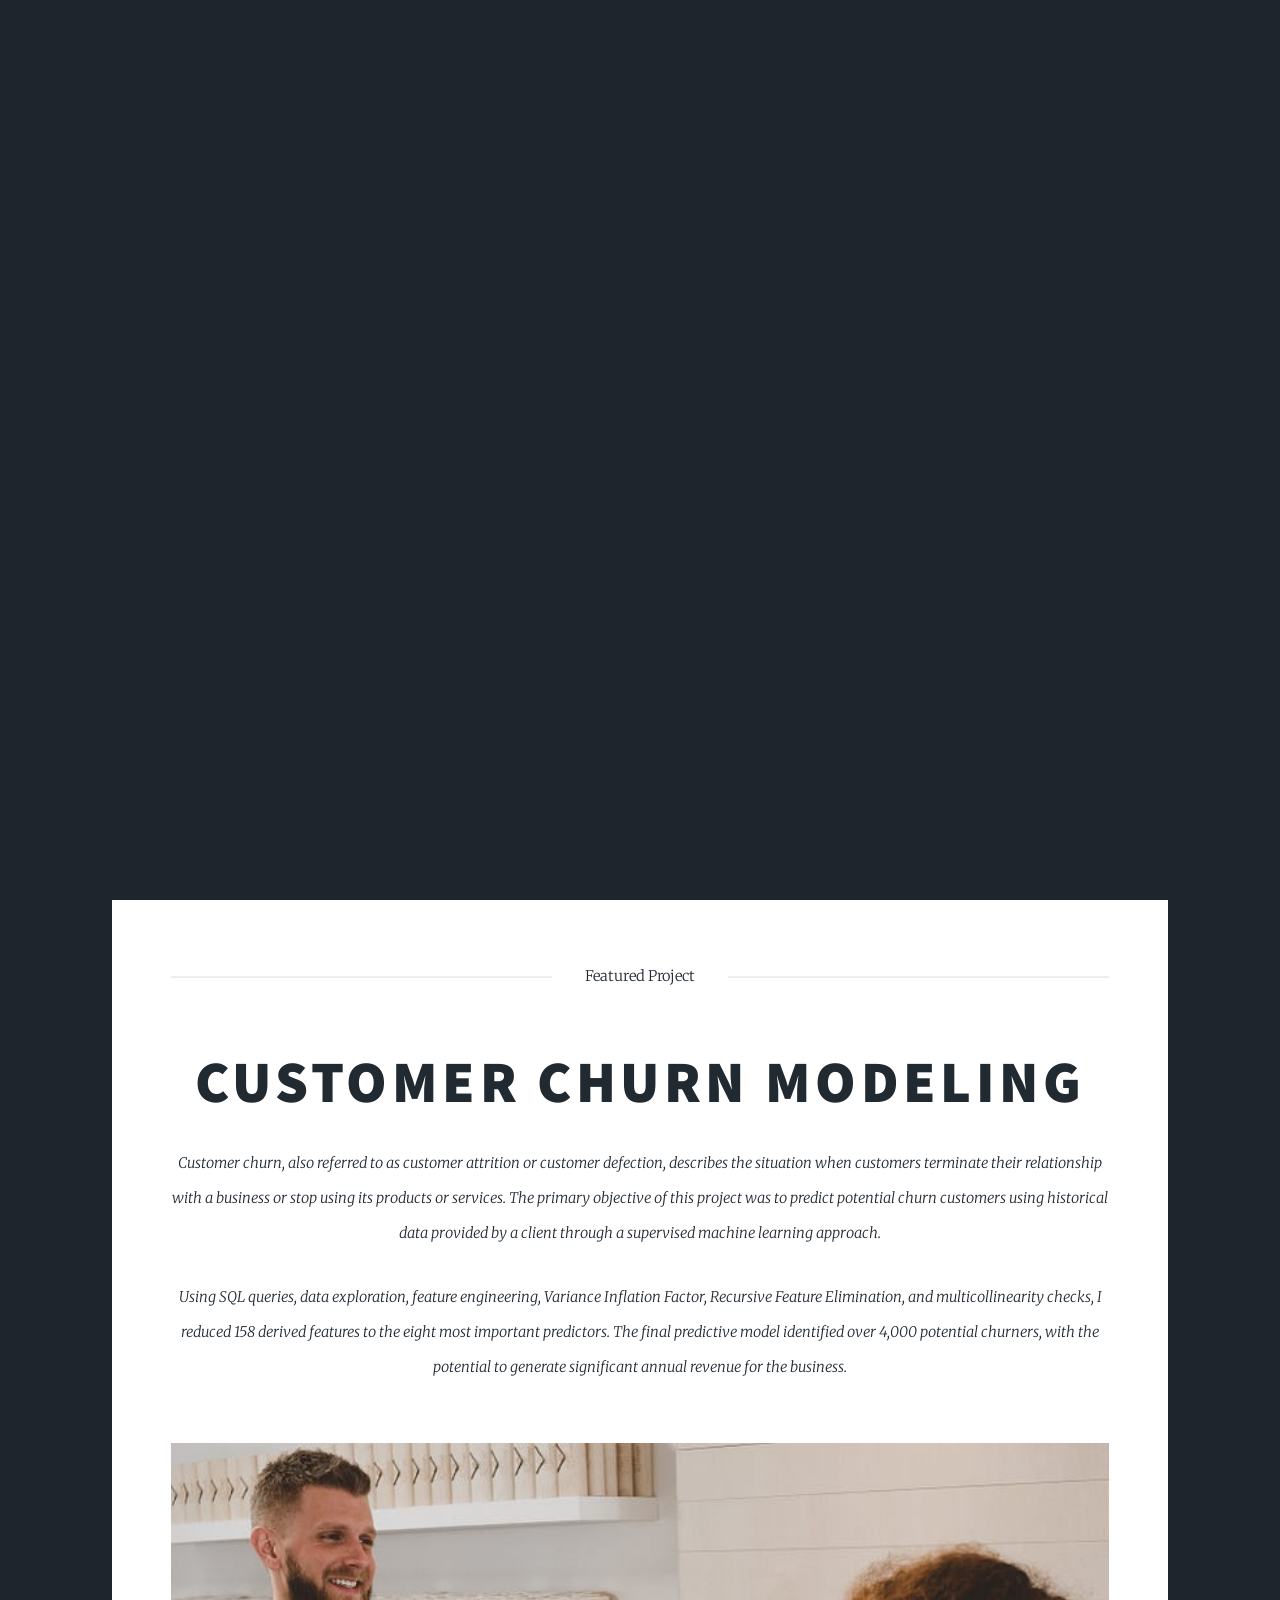
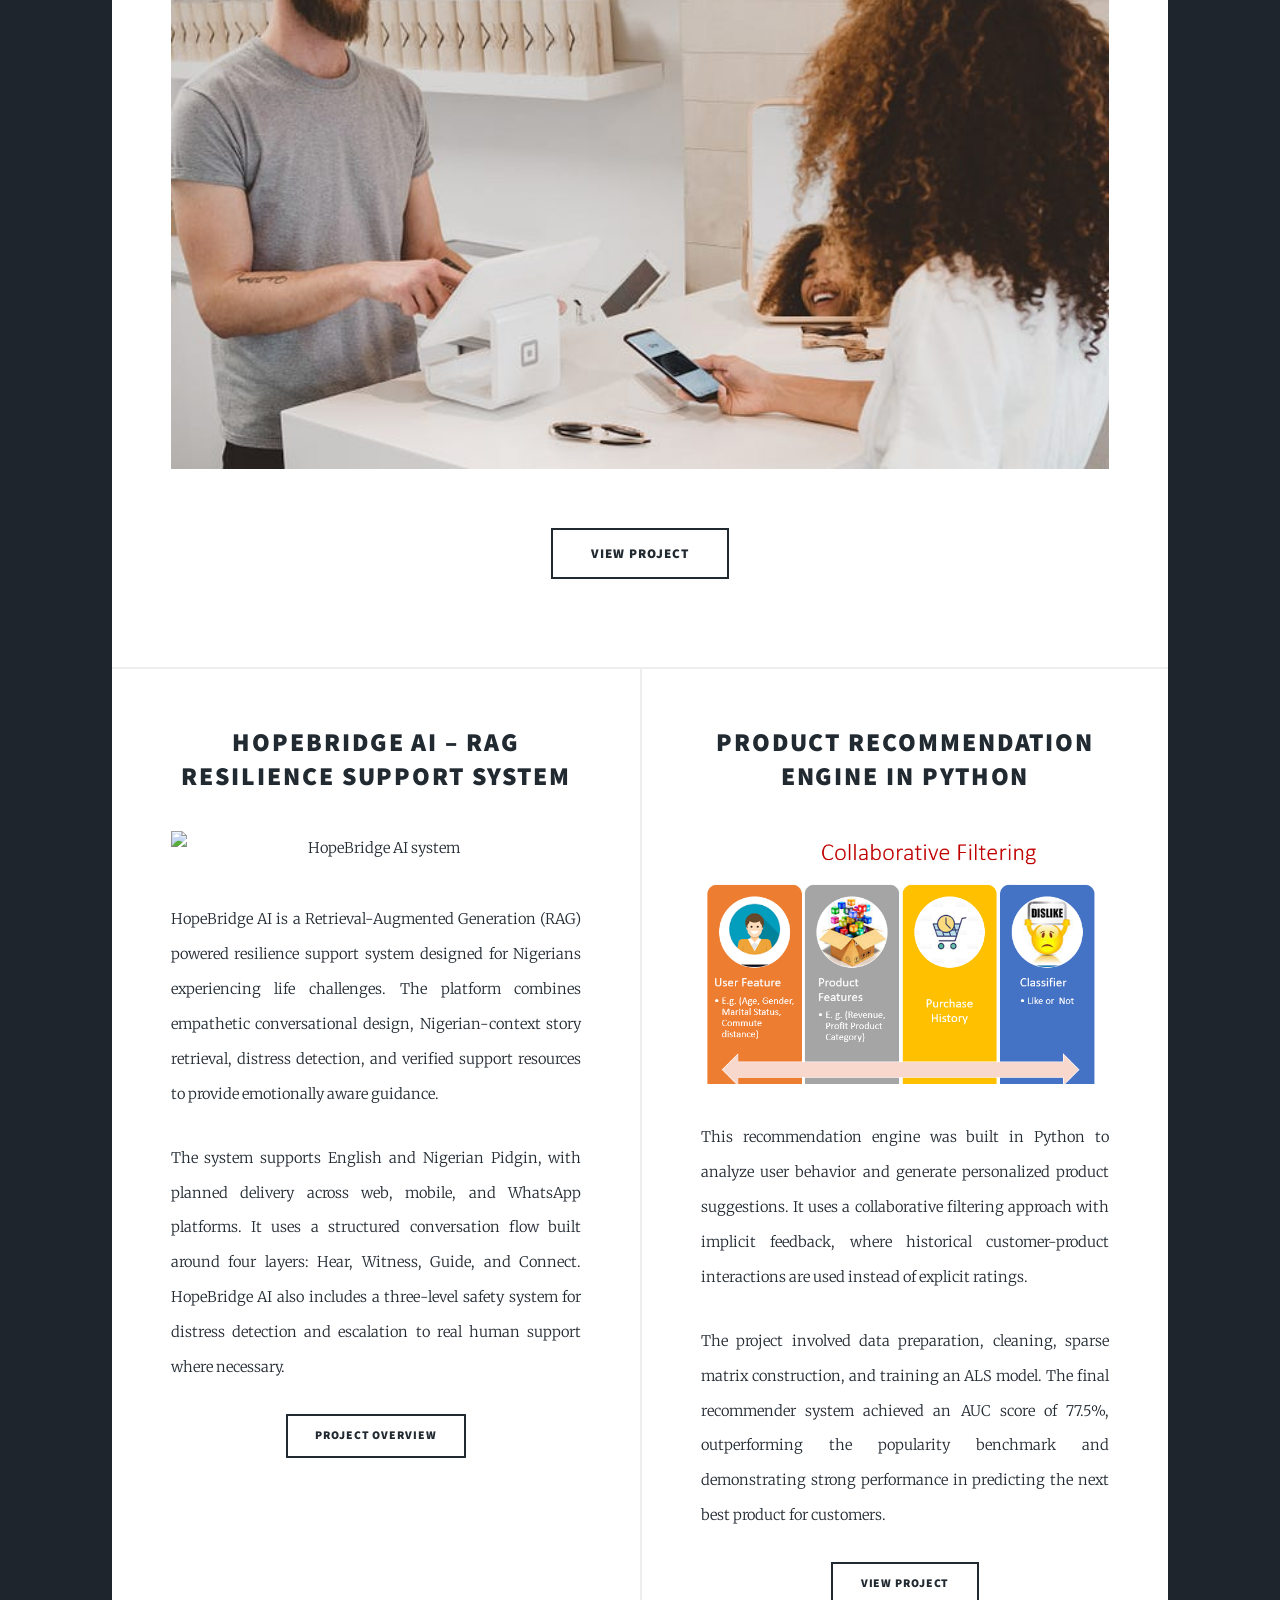
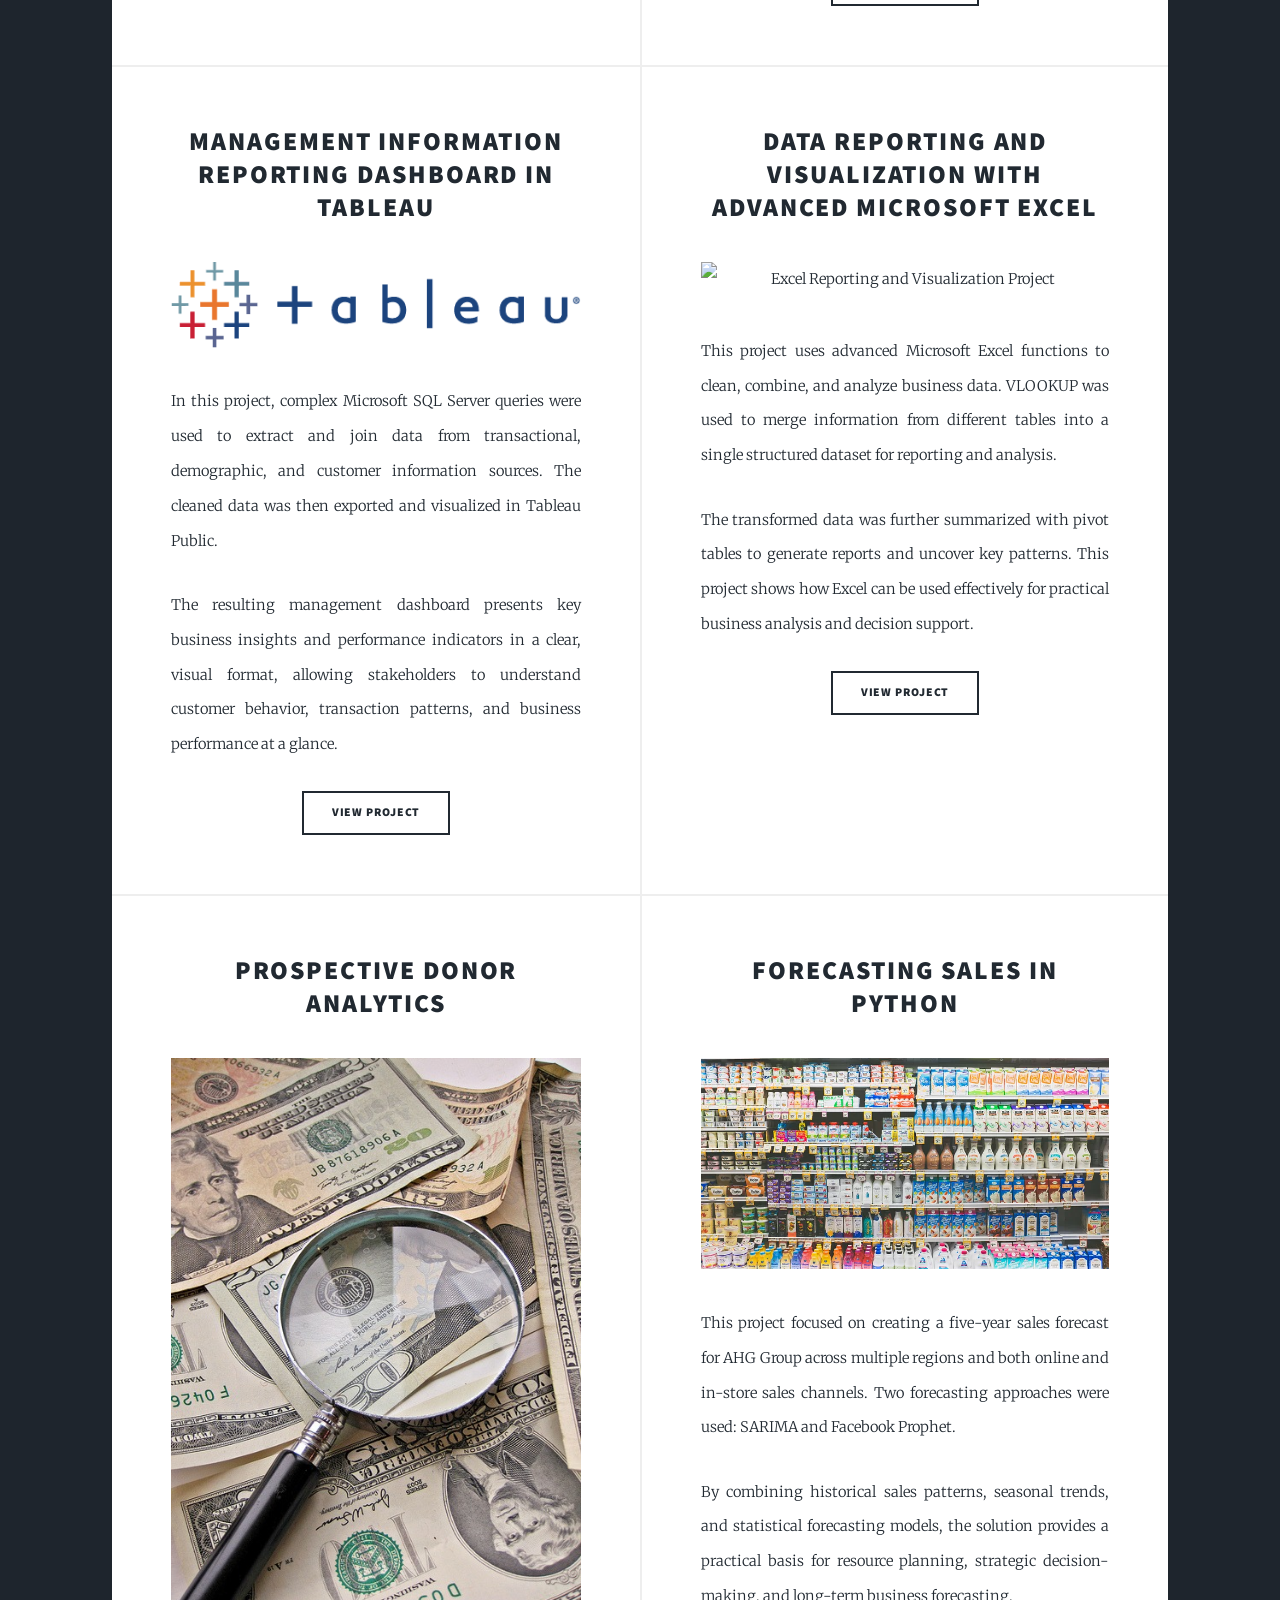
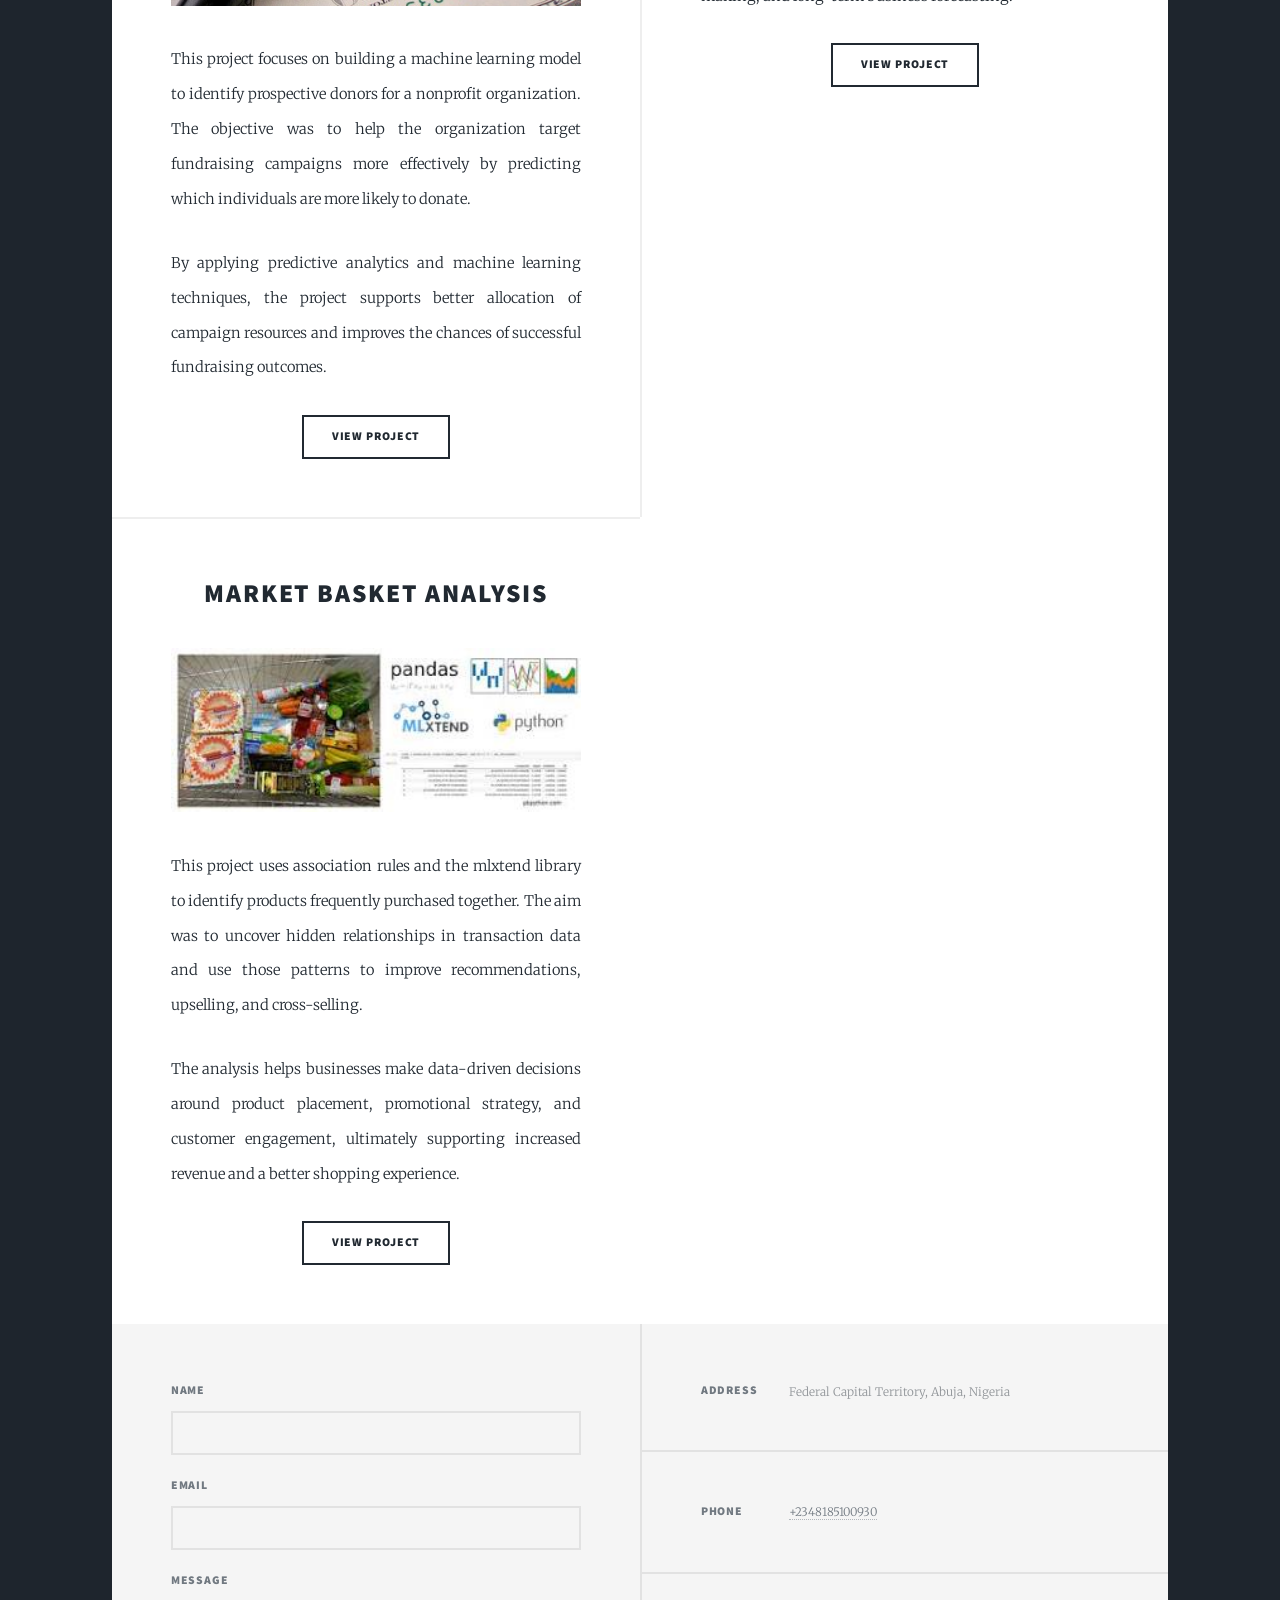
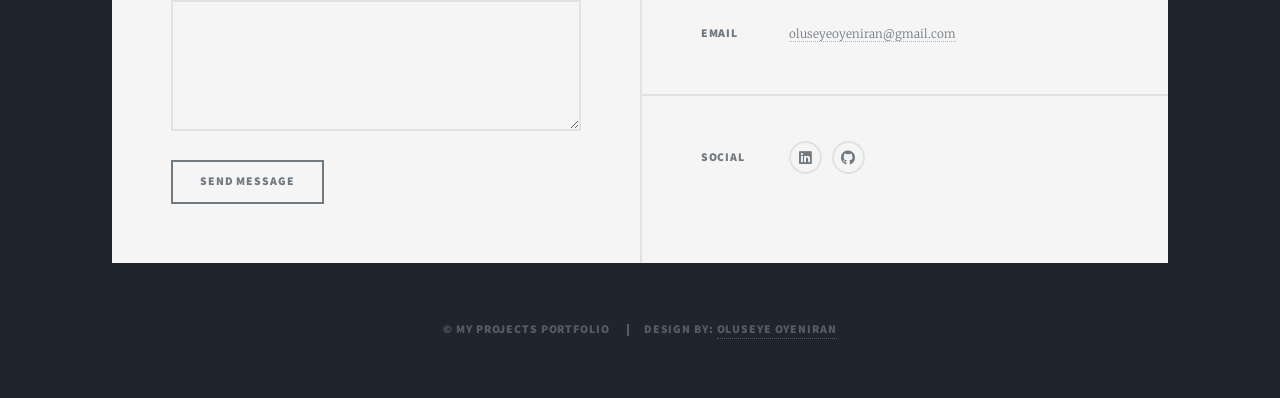
==== commit f70c138c: "Update index.html" ====
--- a/index.html
+++ b/index.html
@@ -1,255 +1,298 @@
 <!DOCTYPE HTML>
-
 <html>
 	<head>
-		<title>portfolio</title>
+		<title>Oluseye Oyeniran Portfolio</title>
 		<meta charset="utf-8" />
 		<meta name="viewport" content="width=device-width, initial-scale=1, user-scalable=no" />
+		<meta name="description" content="Portfolio of Oluseye Oyeniran - AI Engineer, Backend Developer, and Data Scientist." />
 		<link rel="stylesheet" href="assets/css/main.css" />
 		<noscript><link rel="stylesheet" href="assets/css/noscript.css" /></noscript>
 	</head>
 	<body class="is-preload">
 
-		<!-- Wrapper -->
-			<div id="wrapper" class="fade-in">
-
-				<!-- Intro -->
-					<div id="intro">
-						<h1>OLUSEYE OYENIRAN PORTFOLIO</h1>
-						<p>Pandas |Excel |MS SQL |Power bi |Tableau |Machine Learning |Scikit learn |Predictive Modeling |Google Data Studio |Google Analytics 4<a href="https://html5up.net/license"></a>.</p>
+		<div id="wrapper" class="fade-in">
+
+			<div id="intro">
+				<h1>OLUSEYE OYENIRAN PORTFOLIO</h1>
+				<p>
+					AI Engineer | Backend Developer | Data Scientist<br />
+					Python | FastAPI | PostgreSQL | RAG | Claude API | Machine Learning | Power BI | Tableau | SQL | Excel
+				</p>
+				<ul class="actions">
+					<li><a href="#header" class="button icon solid solo fa-arrow-down scrolly">Continue</a></li>
+				</ul>
+			</div>
+
+			<header id="header">
+				<a href="index.html" class="logo">Oluseye Oyeniran</a>
+			</header>
+
+			<nav id="nav">
+				<ul class="links">
+					<li class="active"><a href="index.html">Home</a></li>
+					<li><a href="generic.html">About Me</a></li>
+				</ul>
+				<ul class="icons">
+					<li>
+						<a href="https://www.linkedin.com/in/oluseye-oyeniran-509456109/" class="icon brands alt fa-linkedin">
+							<span class="label">LinkedIn</span>
+						</a>
+					</li>
+					<li>
+						<a href="https://github.com/Eriayomide/" class="icon brands alt fa-github">
+							<span class="label">GitHub</span>
+						</a>
+					</li>
+				</ul>
+			</nav>
+
+			<div id="main">
+
+				<article class="post featured">
+					<header class="major">
+						<span class="date">Featured Project</span>
+						<h2><a href="#">Customer Churn Modeling</a></h2>
+						<p>
+							Customer churn, also referred to as customer attrition or customer defection, describes the situation when customers terminate
+							their relationship with a business or stop using its products or services. The primary objective of this project was to predict
+							potential churn customers using historical data provided by a client through a supervised machine learning approach.
+						</p>
+						<p>
+							Using SQL queries, data exploration, feature engineering, Variance Inflation Factor, Recursive Feature Elimination, and
+							multicollinearity checks, I reduced 158 derived features to the eight most important predictors. The final predictive model
+							identified over 4,000 potential churners, with the potential to generate significant annual revenue for the business.
+						</p>
+					</header>
+					<a href="https://github.com/Eriayomide/Customer-Churn-modelling" class="image main">
+						<img src="images/customer churn.jpg" alt="Customer Churn Modeling Project" />
+					</a>
+					<ul class="actions special">
+						<li><a href="https://github.com/Eriayomide/Customer-Churn-modelling" class="button large">View Project</a></li>
+					</ul>
+				</article>
+
+				<section class="posts">
+
+					<article>
+						<header>
+							<h2><a href="#">HopeBridge AI – RAG Resilience Support System</a></h2>
+						</header>
+						<a href="#" class="image fit">
+							<img src="images/hopebridge-ai.jpg" alt="HopeBridge AI system" />
+						</a>
+						<p>
+							HopeBridge AI is a Retrieval-Augmented Generation (RAG) powered resilience support system designed for Nigerians experiencing
+							life challenges. The platform combines empathetic conversational design, Nigerian-context story retrieval, distress detection,
+							and verified support resources to provide emotionally aware guidance.
+						</p>
+						<p>
+							The system supports English and Nigerian Pidgin, with planned delivery across web, mobile, and WhatsApp platforms. It uses a
+							structured conversation flow built around four layers: Hear, Witness, Guide, and Connect. HopeBridge AI also includes a
+							three-level safety system for distress detection and escalation to real human support where necessary.
+						</p>
+						<ul class="actions special">
+							<li><a href="#" class="button">Project Overview</a></li>
+						</ul>
+					</article>
+
+					<article>
+						<header>
+							<h2><a href="https://github.com/Eriayomide/Recommendation-Engine">Product Recommendation Engine in Python</a></h2>
+						</header>
+						<a href="https://github.com/Eriayomide/Recommendation-Engine" class="image fit">
+							<img src="images/Recommendation engine.png" alt="Recommendation Engine Project" />
+						</a>
+						<p>
+							This recommendation engine was built in Python to analyze user behavior and generate personalized product suggestions.
+							It uses a collaborative filtering approach with implicit feedback, where historical customer-product interactions are used
+							instead of explicit ratings.
+						</p>
+						<p>
+							The project involved data preparation, cleaning, sparse matrix construction, and training an ALS model. The final recommender
+							system achieved an AUC score of 77.5%, outperforming the popularity benchmark and demonstrating strong performance in predicting
+							the next best product for customers.
+						</p>
+						<ul class="actions special">
+							<li><a href="https://github.com/Eriayomide/Recommendation-Engine" class="button">View Project</a></li>
+						</ul>
+					</article>
+
+					<article>
+						<header>
+							<h2><a href="https://public.tableau.com/authoring/Updated_PairviewTableau-Project2/Dashboard1#1">Management Information Reporting Dashboard in Tableau</a></h2>
+						</header>
+						<a href="https://public.tableau.com/authoring/Updated_PairviewTableau-Project2/Dashboard1#1" class="image fit">
+							<img src="images/Tableau.png" alt="Management Dashboard in Tableau" />
+						</a>
+						<p>
+							In this project, complex Microsoft SQL Server queries were used to extract and join data from transactional, demographic,
+							and customer information sources. The cleaned data was then exported and visualized in Tableau Public.
+						</p>
+						<p>
+							The resulting management dashboard presents key business insights and performance indicators in a clear, visual format,
+							allowing stakeholders to understand customer behavior, transaction patterns, and business performance at a glance.
+						</p>
+						<ul class="actions special">
+							<li><a href="https://public.tableau.com/authoring/Updated_PairviewTableau-Project2/Dashboard1#1" class="button">View Project</a></li>
+						</ul>
+					</article>
+
+					<article>
+						<header>
+							<h2><a href="https://docs.google.com/spreadsheets/d/1fx_27NTE9bx9mExCUwQQ1hFiHWu5gTEP/edit#gid=1729557482">Data Reporting and Visualization with Advanced Microsoft Excel</a></h2>
+						</header>
+						<a href="https://docs.google.com/spreadsheets/d/1fx_27NTE9bx9mExCUwQQ1hFiHWu5gTEP/edit#gid=1729557482" class="image fit">
+							<img src="images/Excel1.jfif" alt="Excel Reporting and Visualization Project" />
+						</a>
+						<p>
+							This project uses advanced Microsoft Excel functions to clean, combine, and analyze business data. VLOOKUP was used to merge
+							information from different tables into a single structured dataset for reporting and analysis.
+						</p>
+						<p>
+							The transformed data was further summarized with pivot tables to generate reports and uncover key patterns. This project shows
+							how Excel can be used effectively for practical business analysis and decision support.
+						</p>
+						<ul class="actions special">
+							<li><a href="https://docs.google.com/spreadsheets/d/1fx_27NTE9bx9mExCUwQQ1hFiHWu5gTEP/edit#gid=1729557482" class="button">View Project</a></li>
+						</ul>
+					</article>
+
+					<article>
+						<header>
+							<h2><a href="https://github.com/Eriayomide/Prospective_Donor-Analytics">Prospective Donor Analytics</a></h2>
+						</header>
+						<a href="https://github.com/Eriayomide/Prospective_Donor-Analytics" class="image fit">
+							<img src="images/Donor.jpg" alt="Prospective Donor Analytics Project" />
+						</a>
+						<p>
+							This project focuses on building a machine learning model to identify prospective donors for a nonprofit organization.
+							The objective was to help the organization target fundraising campaigns more effectively by predicting which individuals
+							are more likely to donate.
+						</p>
+						<p>
+							By applying predictive analytics and machine learning techniques, the project supports better allocation of campaign resources
+							and improves the chances of successful fundraising outcomes.
+						</p>
+						<ul class="actions special">
+							<li><a href="https://github.com/Eriayomide/Prospective_Donor-Analytics" class="button">View Project</a></li>
+						</ul>
+					</article>
+
+					<article>
+						<header>
+							<h2><a href="https://github.com/Eriayomide/AHG-5Years-Sales-Forecast">Forecasting Sales in Python</a></h2>
+						</header>
+						<a href="https://github.com/Eriayomide/AHG-5Years-Sales-Forecast" class="image fit">
+							<img src="images/forecast sales.webp" alt="Sales Forecasting Project" />
+						</a>
+						<p>
+							This project focused on creating a five-year sales forecast for AHG Group across multiple regions and both online and in-store
+							sales channels. Two forecasting approaches were used: SARIMA and Facebook Prophet.
+						</p>
+						<p>
+							By combining historical sales patterns, seasonal trends, and statistical forecasting models, the solution provides a practical
+							basis for resource planning, strategic decision-making, and long-term business forecasting.
+						</p>
+						<ul class="actions special">
+							<li><a href="https://github.com/Eriayomide/AHG-5Years-Sales-Forecast" class="button">View Project</a></li>
+						</ul>
+					</article>
+
+					<article>
+						<header>
+							<h2><a href="https://github.com/Eriayomide/Market-Basket-Analysis-for-AHG-Group">Market Basket Analysis</a></h2>
+						</header>
+						<a href="https://github.com/Eriayomide/Market-Basket-Analysis-for-AHG-Group" class="image fit">
+							<img src="images/basket.jfif" alt="Market Basket Analysis Project" />
+						</a>
+						<p>
+							This project uses association rules and the mlxtend library to identify products frequently purchased together.
+							The aim was to uncover hidden relationships in transaction data and use those patterns to improve recommendations,
+							upselling, and cross-selling.
+						</p>
+						<p>
+							The analysis helps businesses make data-driven decisions around product placement, promotional strategy, and customer engagement,
+							ultimately supporting increased revenue and a better shopping experience.
+						</p>
+						<ul class="actions special">
+							<li><a href="https://github.com/Eriayomide/Market-Basket-Analysis-for-AHG-Group" class="button">View Project</a></li>
+						</ul>
+					</article>
+
+				</section>
+
+			</div>
+
+			<footer id="footer">
+				<section>
+					<form method="post" action="#">
+						<div class="fields">
+							<div class="field">
+								<label for="name">Name</label>
+								<input type="text" name="name" id="name" />
+							</div>
+							<div class="field">
+								<label for="email">Email</label>
+								<input type="text" name="email" id="email" />
+							</div>
+							<div class="field">
+								<label for="message">Message</label>
+								<textarea name="message" id="message" rows="3"></textarea>
+							</div>
+						</div>
 						<ul class="actions">
-							<li><a href="#header" class="button icon solid solo fa-arrow-down scrolly">Continue</a></li>
-						</ul>
-					</div>
-
-				<!-- Header -->
-					<header id="header">
-						<a href="index.html" class="logo">Oluseye Oyeniran</a>
-					</header>
-
-				<!-- Nav -->
-					<nav id="nav">
-						<ul class="links">
-							<li class="active"><a href="index.html">Home</a></li>
-							<li><a href="generic.html">About Me</a></li>
-							
-						</ul>
-						<ul class="icons">
-							<li><a href="https://www.linkedin.com/in/oluseye-oyeniran-509456109/" class="icon brands alt fa-linkedin"><span class="label">fa-linkedin</span></a></li>
-									
-									<li><a href="https://github.com/Eriayomide/" class="icon brands alt fa-github"><span class="label">GitHub</span></a></li>
-						</ul>
-					</nav>
-
-				<!-- Main -->
-					<div id="main">
-
-						<!-- Featured Post -->
-							<article class="post featured">
-								<header class="major">
-									<span class="date"></span>
-									<h2><a href="https://github.com/Eriayomide/Customer-Churn-modelling">Customer Churn Modeling</a></h2>
-									<p>
-										Customer churn, also referred to as customer attrition or customer defection, is a term used to describe the situation when customers terminate their association with a business or cease utilizing its products or services. It reflects the rate at which customers disengage or end their involvement with a company within a specific timeframe. The primary objective of this project was to predict potential churn customers using historical data provided by our client. It involved a classification problem that utilized a supervised machine learning approach.
-										
-										To begin the analysis, I formulated queries to join tables and extract the necessary data from the database. Through data exploration and transformation, and employing statistical techniques such as Variance Inflation Factor, Recursive Feature Elimination, and assessment of multicollinearity, I reduced the initial set of 158 derived features to the most crucial eight features. These selected features were utilized as the final set for prediction.
-										
-										The predictive model successfully identified over 4,000 potential churners, which has the potential to generate an additional annual revenue of over $2,000,000 for the business.</p>
-								</header>
-								<a href="https://github.com/Eriayomide/Customer-Churn-modelling" class="image main"><img src="images/customer churn.jpg" alt="" /></a>
-								<ul class="actions special">
-									<li><a href="https://github.com/Eriayomide/Customer-Churn-modelling" class="button large">View Project</a></li>
-								</ul>
-							</article>
-
-						<!-- Posts -->
-							<section class="posts">
-								<article>
-									<header>
-										
-										<h2><a href="https://github.com/Eriayomide/Recommendation-Engine">Product Recommndation Engine in Python<br />
-										</a></h2>
-									</header>
-									<a href="https://github.com/Eriayomide/Recommendation-Engine" class="image fit"><img src="images/Recommendation engine.png" alt="" /></a>
-									<p>
-										A recommendation engine in Python is a system designed to analyze user data and generate personalized suggestions for items or content that the user may find interesting. It employs various algorithms and techniques to predict user preferences and deliver relevant recommendations.
-										
-										In this particular project, a collaborative filtering approach using implicit feedback is utilized. Implicit feedback refers to interactions between customers and products, without requiring explicit ratings from the user. The data is prepared and cleaned for analysis, and a sparse matrix is created to represent the non-zero interactions between customers and products. This helps manage memory usage and computational time.
-										
-										The matrix is then fed into an ALS (Alternating Least Squares) model, which effectively captures patterns and relationships in the data. The recommender system leverages this model to suggest the next best product to a customer based on their historical purchases.
-										
-										After evaluating the model's performance, it demonstrated excellent results with an AUC (Area Under the Curve) score of 77.5%. This score indicates that the system recommends items the user had actually purchased in the test set much more frequently than items they never ended up purchasing. Thus, the recommender system has been successfully trained and has outperformed the popularity benchmark.
-										
-										By employing this recommendation engine, users can receive tailored recommendations that align with their preferences, leading to enhanced user experiences and increased customer satisfaction.</p>
-									<ul class="actions special">
-										<li><a href="https://github.com/Eriayomide/Recommendation-Engine" class="button">View Project</a></li>
-									</ul>
-								</article>
-								<article>
-									<header>
-										<span class="date"></span>
-										<h2><a href="https://public.tableau.com/authoring/Updated_PairviewTableau-Project2/Dashboard1#1">Management Information Reporting Dashboard in Tableau</a></h2>
-									</header>
-									<a href="https://public.tableau.com/authoring/Updated_PairviewTableau-Project2/Dashboard1#1" class="image fit"><img src="images/Tableau.png" alt="" /></a>
-									<p>In this project, complex queries were utilized in Microsoft SQL Server to extract and join tables from transactional, demographic, and customer information sources. The extracted data was then saved to an Excel format and uploaded to Tableau Public. The purpose of this was to create reports and a management information reporting dashboard that provides valuable insights and key performance indices.
-
-										By combining and analyzing data from various tables, this project aimed to uncover meaningful relationships and generate actionable information. The resulting reports and dashboard created in Tableau Public offer a visual representation of the data, enabling stakeholders to gain a comprehensive understanding of the business's performance.
-										
-										The reports and dashboard provide valuable insights into various aspects of the business, such as customer behavior, transactional patterns, and demographic trends. Key performance indicators (KPIs) are highlighted to track the business's progress and assess its success against set targets or benchmarks.
-										
-										By employing sophisticated SQL queries, integrating relevant data, and leveraging the data visualization capabilities of Tableau Public, this project facilitates effective decision-making and enables stakeholders to have a comprehensive overview of the business's performance at a glance.</p>
-									<ul class="actions special">
-										<li><a href="https://public.tableau.com/authoring/Updated_PairviewTableau-Project2/Dashboard1#1" class="button">View Project</a></li>
-									</ul>
-								</article>
-								<article>
-									<header>
-										<span class="date"></span>
-										<h2><a href="https://docs.google.com/spreadsheets/d/1fx_27NTE9bx9mExCUwQQ1hFiHWu5gTEP/edit#gid=1729557482">Data Reporting and Vizualization With Advance Microsoft Excel<br />
-										</a></h2>
-									</header>
-									<a href="https://docs.google.com/spreadsheets/d/1fx_27NTE9bx9mExCUwQQ1hFiHWu5gTEP/edit#gid=1729557482" class="image fit"><img src="images/Excel1.jfif" alt="" /></a>
-									<p>This project leverages advanced functions in Microsoft Excel to robustly clean and analyze data. To combine data from different tables and ensure a unified view, the VLOOKUP function is employed. This facilitates the creation of a consolidated table, which is then transformed into a pivot table to generate comprehensive reports and extract valuable insights that address the business question at hand.
-
-										By utilizing the VLOOKUP function, data integrity and accuracy are maintained, enabling the integration of information from disparate sources into a single cohesive table. This enhances the reliability of subsequent analyses and ensures consistency in the final reports.
-										
-										The transformed data, organized into a pivot table, offers a dynamic and flexible representation of the information. This empowers users to explore and summarize the data based on various dimensions and metrics. The pivot table becomes a powerful tool for generating insightful reports, uncovering patterns, and extracting meaningful conclusions.
-										
-										Through the use of advanced Excel functions and techniques, this project demonstrates a robust approach to data cleaning and analysis. By utilizing the VLOOKUP function and transforming data into a pivot table, it provides an efficient and reliable methodology for answering business questions and gaining valuable insights from the data.
-										
-										
-										
-										
-										
-										</p>
-									<ul class="actions special">
-										<li><a href="https://docs.google.com/spreadsheets/d/1fx_27NTE9bx9mExCUwQQ1hFiHWu5gTEP/edit#gid=1729557482" class="button">View Project</a></li>
-									</ul>
-								</article>
-								<article>
-									<header>
-										<span class="date"></span>
-										<h2><a href="https://github.com/Eriayomide/Prospective_Donor-Analytics">Prospective Donor Analytics<br />
-										</a></h2>
-									</header>
-									<a href="https://github.com/Eriayomide/Prospective_Donor-Analytics" class="image fit"><img src="images/Donor.jpg" alt="" /></a>
-									<p>Developing a machine learning model to identify potential donors, allowing the organization to target their campaign efforts more effectively. By leveraging advanced analytics and predictive modeling techniques, the model will analyze various factors and patterns to identify individuals who are more likely to donate to the organization's cause. This will enable the organization to optimize their resources and tailor their campaign towards those individuals, increasing the chances of successful fundraising.</p>
-									<ul class="actions special">
-										<li><a href="https://github.com/Eriayomide/Prospective_Donor-Analytics" class="button">View Project</a></li>
-									</ul>
-								</article>
-								<article>
-									<header>
-										<span class="date"></span>
-										<h2><a href="https://github.com/Eriayomide/AHG-5Years-Sales-Forecast">Forecasting sales in python<br />
-										</a></h2>
-									</header>
-									<a href="https://github.com/Eriayomide/AHG-5Years-Sales-Forecast" class="image fit"><img src="images/forecast sales.webp" alt="" /></a>
-									<p>Sales forecast involves predicting future sales volumes, revenues, or units sold within a specified time frame. It plays a crucial role in helping businesses anticipate and plan their operations, resource allocation, production, inventory management, and overall business strategy.
-
-										In this particular project, the focus is on creating a sales forecast for AHG Group across all regions where they have a presence. The forecast spans a period of five years and encompasses both online and in-store sales. To accomplish this, the project utilizes two forecasting models: seasonal autoregressive moving average (SARIMA) and Facebook Prophet.
-										
-										The SARIMA model is a time series forecasting technique that takes into account seasonal patterns and dependencies within the data. By analyzing historical sales data, the SARIMA model is used to generate predictions for future sales, considering factors such as seasonal variations and past trends.
-										
-										In addition to SARIMA, the Facebook Prophet model is employed. Facebook Prophet is a powerful forecasting tool that incorporates trend changes, seasonality, and other relevant factors in a flexible and intuitive manner. It leverages historical data to generate accurate forecasts for the desired time period.
-										
-										By combining the strengths of SARIMA and Facebook Prophet, this project aims to provide AHG Group with a comprehensive and reliable sales forecast. The forecasted sales data can then be used to inform strategic decision-making, resource allocation, and planning for the next five years. Python is the programming language utilized for implementing and executing these forecasting models, enabling efficient and accurate sales forecasting for AHG Group across their various regions.</p>
-									<ul class="actions special">
-										<li><a href="https://github.com/Eriayomide/AHG-5Years-Sales-Forecast" class="button">View Project</a></li>
-									</ul>
-								</article>
-								<article>
-									<header>
-										<span class="date"></span>
-										<h2><a href="https://github.com/Eriayomide/Market-Basket-Analysis-for-AHG-Group">Market Basket Analysis<br />
-										</a></h2>
-									</header>
-									<a href="https://github.com/Eriayomide/Market-Basket-Analysis-for-AHG-Group" class="image fit"><img src="images/basket.jfif" alt="" /></a>
-									<p>Market Basket Analysis is a technique employed in this project using the mlxtend library and association rules to uncover products that are frequently purchased together. The primary objective is to identify patterns of product co-occurrence and leverage this information to make recommendations to new customers. By understanding the historical purchasing behavior of previous customers, stores can implement upselling and cross-selling strategies to increase revenue and enhance customer satisfaction.
-
-										Through the application of association rules, this project identifies relationships and associations between products, enabling stores to make targeted recommendations. By suggesting complementary or related items based on past customer purchases, stores can enhance the shopping experience, increase average transaction value, and improve customer loyalty.
-										
-										The utilization of the mlxtend library and association rules analysis empowers stores or companies to extract valuable insights from transactional data, enabling them to make informed decisions regarding product placement, marketing strategies, and customer engagement. Ultimately, this approach optimizes revenue generation and contributes to the overall success of the store or company.
-										
-										
-										
-										
-										
-										
-										</p>
-									<ul class="actions special">
-										<li><a href="https://github.com/Eriayomide/Market-Basket-Analysis-for-AHG-Group" class="button">View Project</a></li>
-									</ul>
-								</article>
-							</section>
-
-						<!-- Footer -->
-							
-
-					</div>
-
-				<!-- Footer -->
-					<footer id="footer">
-						<section>
-							<form method="post" action="#">
-								<div class="fields">
-									<div class="field">
-										<label for="name">Name</label>
-										<input type="text" name="name" id="name" />
-									</div>
-									<div class="field">
-										<label for="email">Email</label>
-										<input type="text" name="email" id="email" />
-									</div>
-									<div class="field">
-										<label for="message">Message</label>
-										<textarea name="message" id="message" rows="3"></textarea>
-									</div>
-								</div>
-								<ul class="actions">
-									<li><input type="submit" value="Send Message" /></li>
-								</ul>
-							</form>
-						</section>
-						<section class="split contact">
-							<section class="alt">
-								<h3>Address</h3>
-								<p>Federal Capital Territory,Abuja,Nigeria</p>
-							</section>
-							<section>
-								<h3>Phone</h3>
-								<p><a href="#">+2348185100930</a></p>
-							</section>
-							<section>
-								<h3>Email</h3>
-								<p><a href="#">oluseyeoyeniran@gmail.com</a></p>
-							</section>
-							<section>
-								<h3>Social</h3>
-								<ul class="icons alt">
-									<li><a href="https://www.linkedin.com/in/oluseye-oyeniran-509456109/" class="icon brands alt fa-linkedin"><span class="label">fa-linkedin</span></a></li>
-									
-									<li><a href="https://github.com/Eriayomide/" class="icon brands alt fa-github"><span class="label">GitHub</span></a></li>
-								</ul>
-							</section>
-						</section>
-					</footer>
-
-				<!-- Copyright -->
-					<div id="copyright">
-						<ul><li>&copy; my projects portfolio</li><li>Design by: <a href="#">oluseyeoyeniran</a></li></ul>
-					</div>
-
+							<li><input type="submit" value="Send Message" /></li>
+						</ul>
+					</form>
+				</section>
+
+				<section class="split contact">
+					<section class="alt">
+						<h3>Address</h3>
+						<p>Federal Capital Territory, Abuja, Nigeria</p>
+					</section>
+					<section>
+						<h3>Phone</h3>
+						<p><a href="tel:+2348185100930">+2348185100930</a></p>
+					</section>
+					<section>
+						<h3>Email</h3>
+						<p><a href="mailto:oluseyeoyeniran@gmail.com">oluseyeoyeniran@gmail.com</a></p>
+					</section>
+					<section>
+						<h3>Social</h3>
+						<ul class="icons alt">
+							<li>
+								<a href="https://www.linkedin.com/in/oluseye-oyeniran-509456109/" class="icon brands alt fa-linkedin">
+									<span class="label">LinkedIn</span>
+								</a>
+							</li>
+							<li>
+								<a href="https://github.com/Eriayomide/" class="icon brands alt fa-github">
+									<span class="label">GitHub</span>
+								</a>
+							</li>
+						</ul>
+					</section>
+				</section>
+			</footer>
+
+			<div id="copyright">
+				<ul>
+					<li>&copy; My Projects Portfolio</li>
+					<li>Design by: <a href="#">Oluseye Oyeniran</a></li>
+				</ul>
 			</div>
 
-		<!-- Scripts -->
-			<script src="assets/js/jquery.min.js"></script>
-			<script src="assets/js/jquery.scrollex.min.js"></script>
-			<script src="assets/js/jquery.scrolly.min.js"></script>
-			<script src="assets/js/browser.min.js"></script>
-			<script src="assets/js/breakpoints.min.js"></script>
-			<script src="assets/js/util.js"></script>
-			<script src="assets/js/main.js"></script>
+		</div>
+
+		<script src="assets/js/jquery.min.js"></script>
+		<script src="assets/js/jquery.scrollex.min.js"></script>
+		<script src="assets/js/jquery.scrolly.min.js"></script>
+		<script src="assets/js/browser.min.js"></script>
+		<script src="assets/js/breakpoints.min.js"></script>
+		<script src="assets/js/util.js"></script>
+		<script src="assets/js/main.js"></script>
 
 	</body>
-</html>+</html>
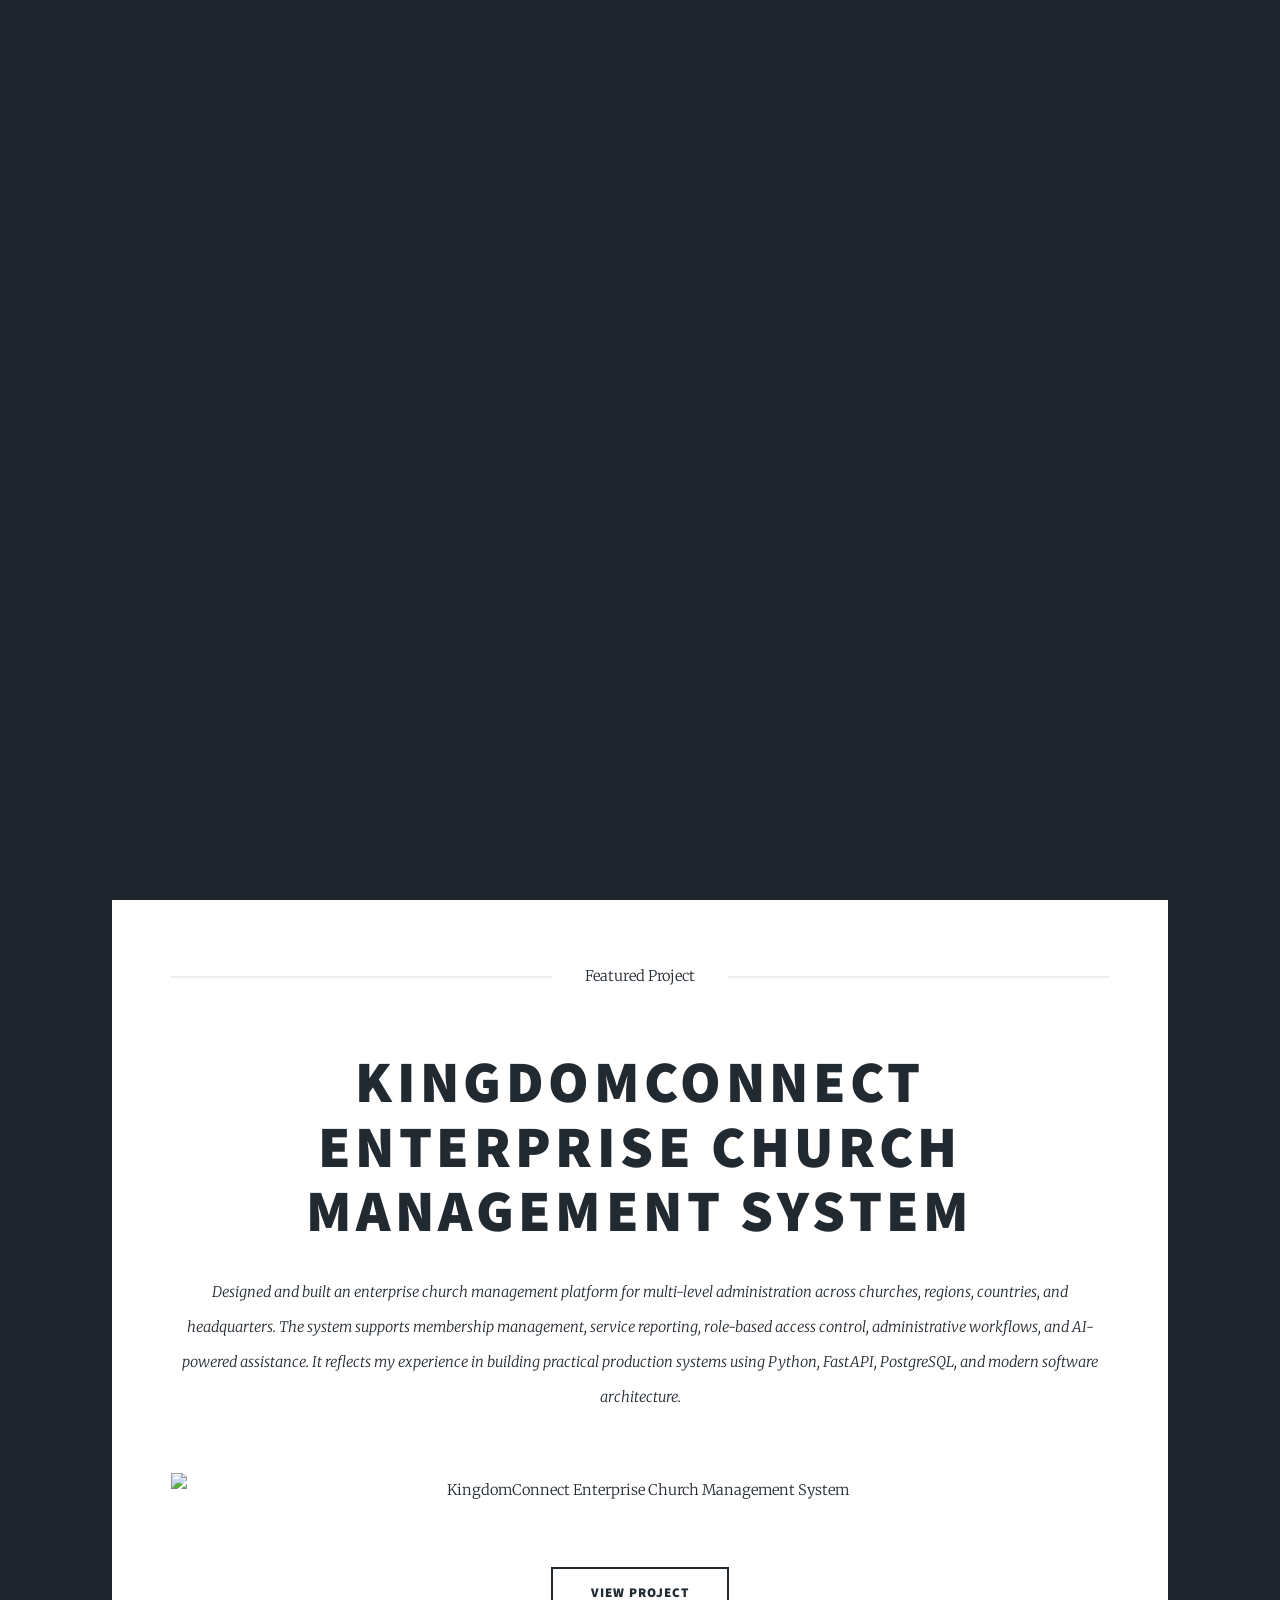
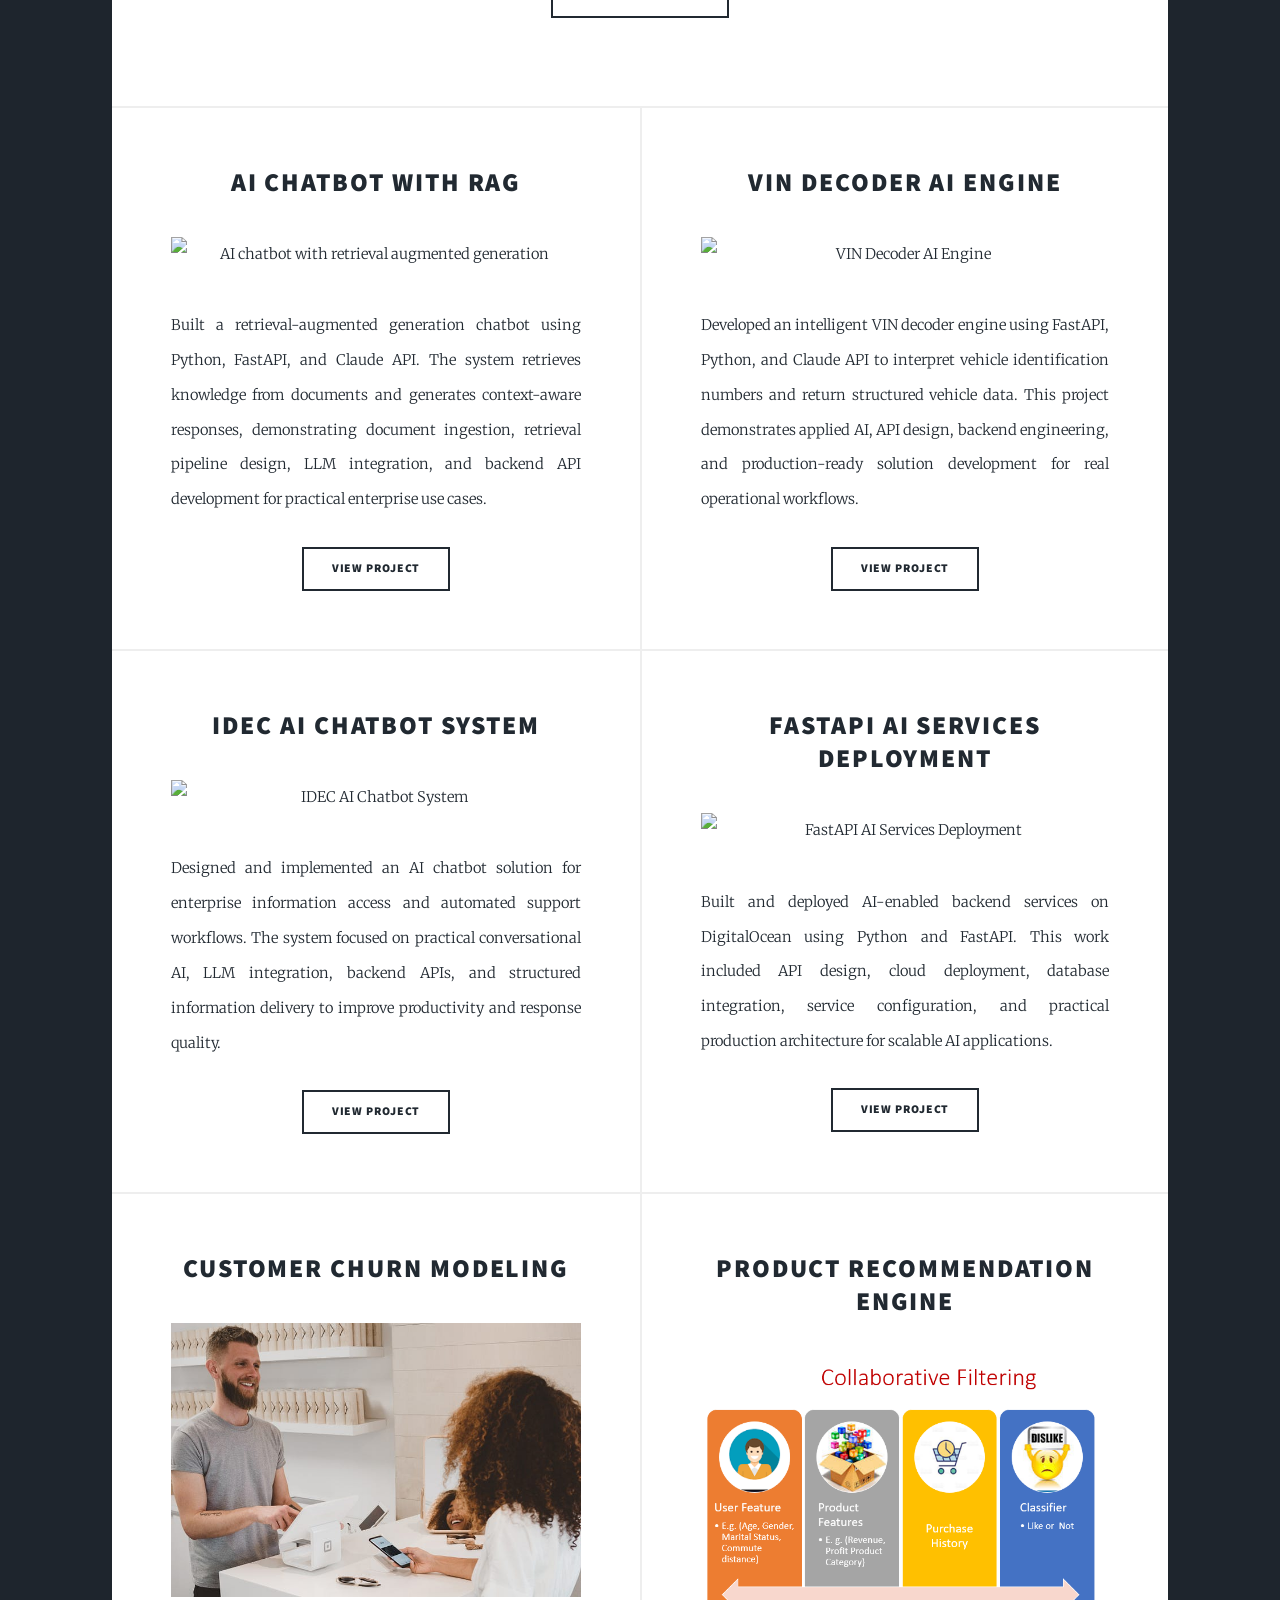
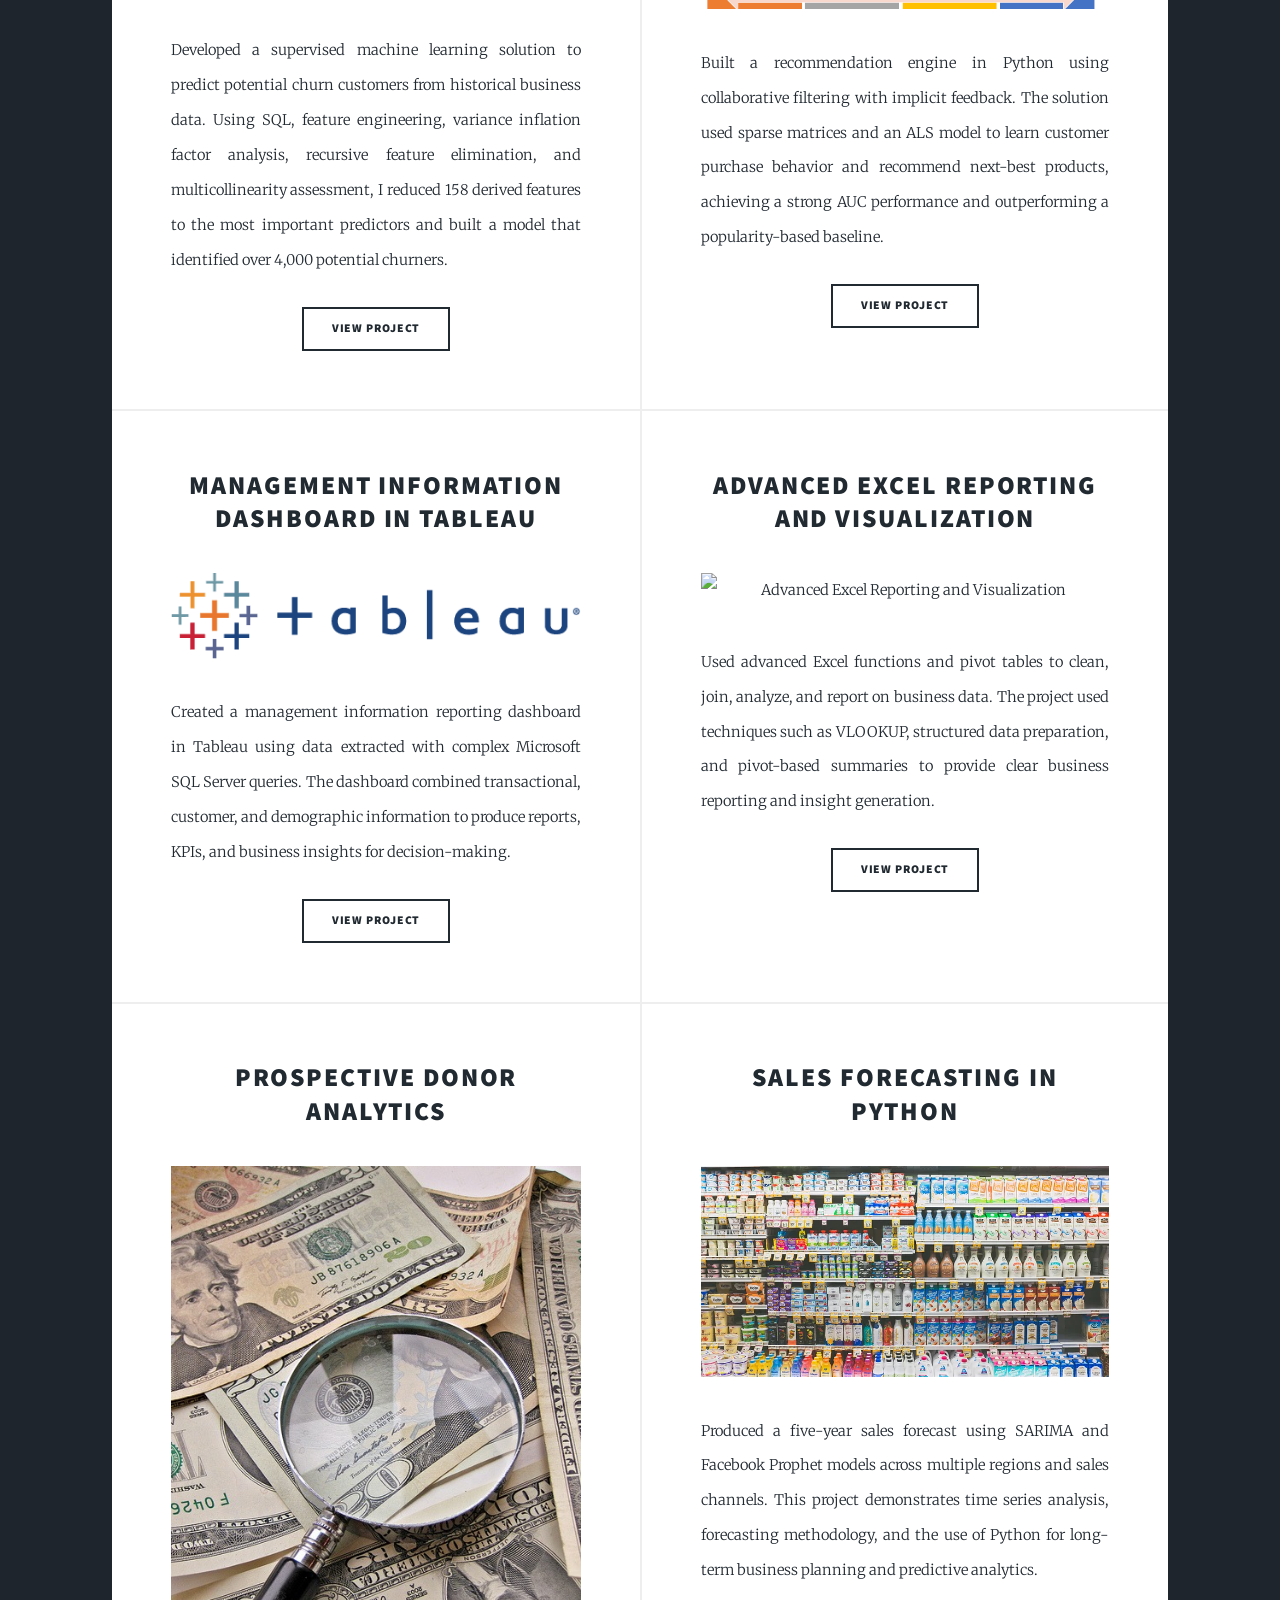
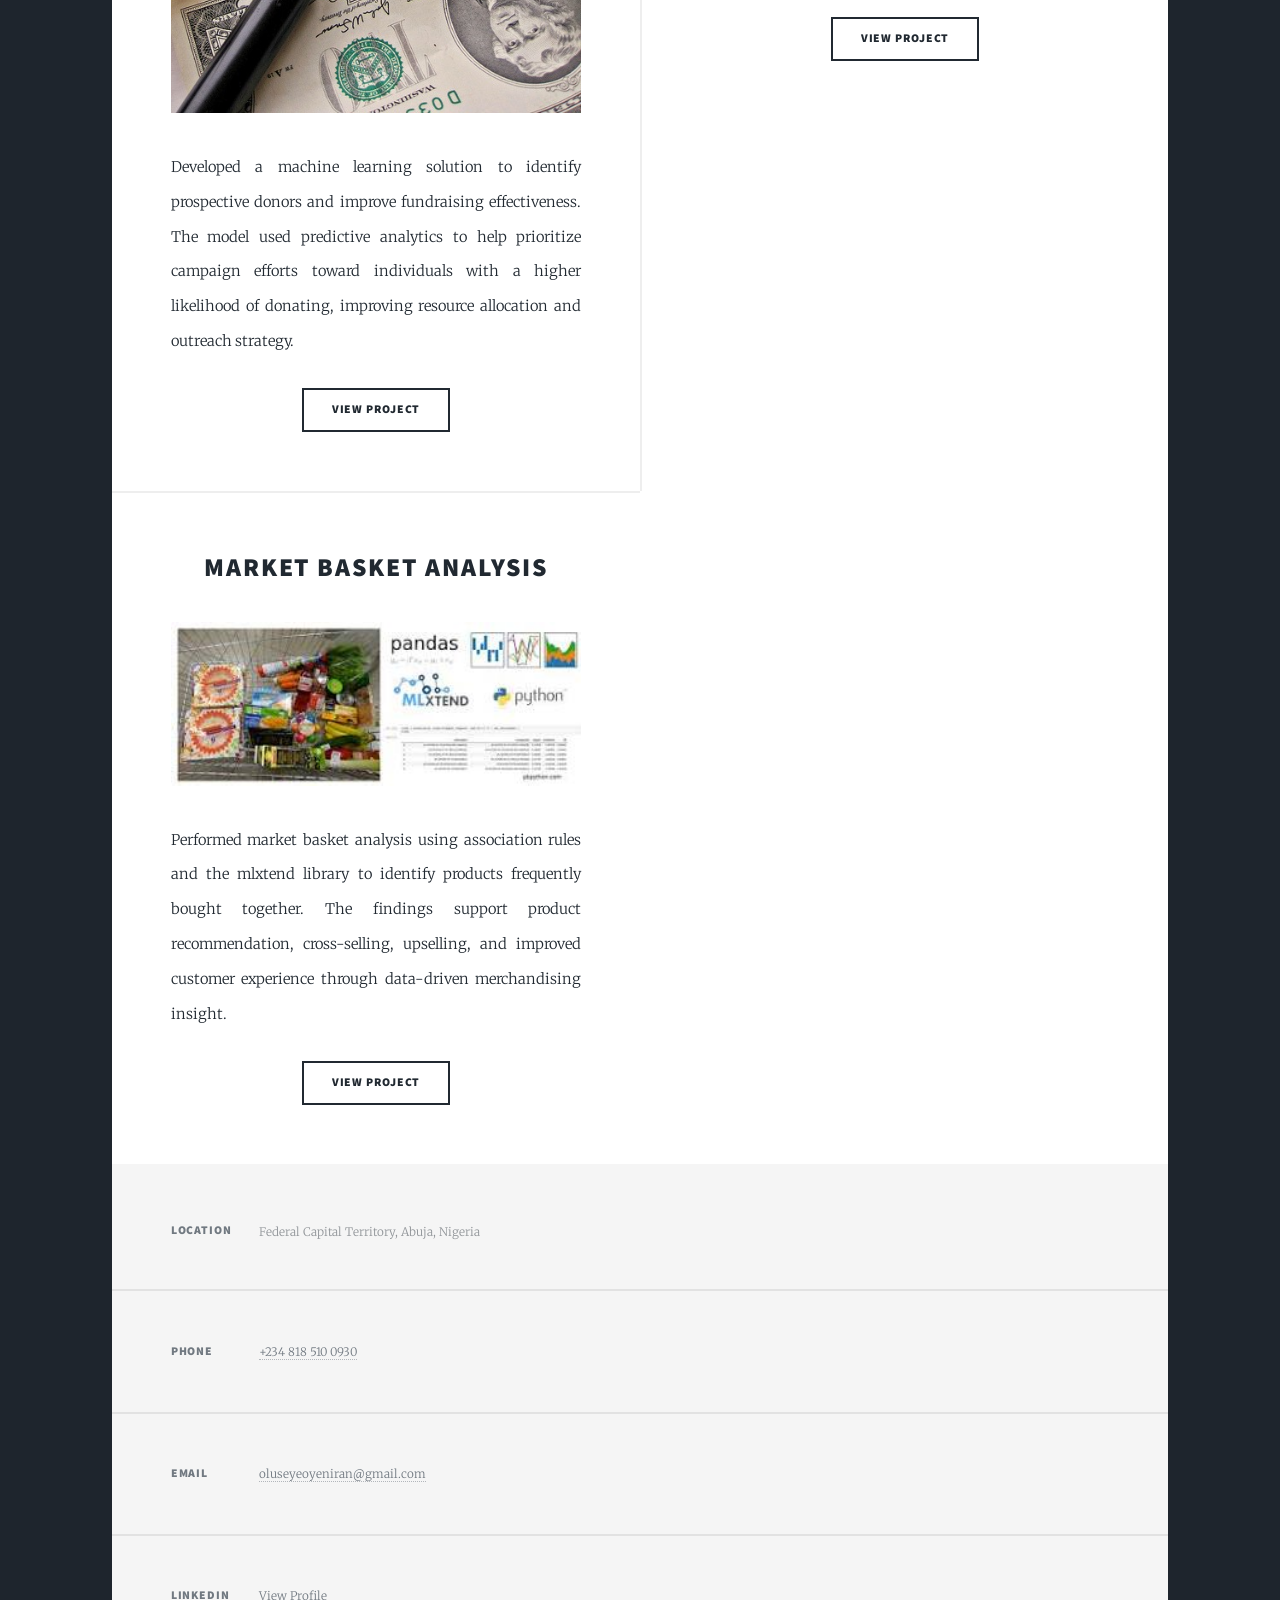
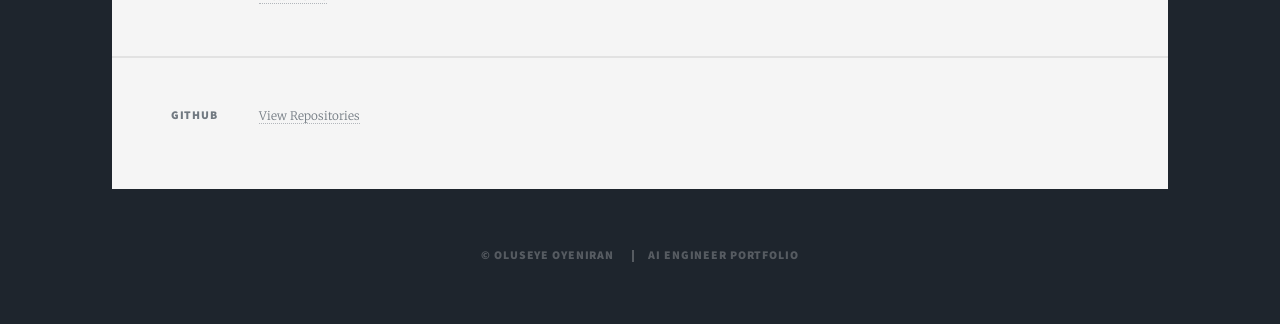
==== commit 4c307543: "Update index.html" ====
--- a/index.html
+++ b/index.html
@@ -1,10 +1,10 @@
 <!DOCTYPE HTML>
 <html>
 	<head>
-		<title>Oluseye Oyeniran Portfolio</title>
+		<title>Oluseye Oyeniran | AI Engineer Portfolio</title>
 		<meta charset="utf-8" />
 		<meta name="viewport" content="width=device-width, initial-scale=1, user-scalable=no" />
-		<meta name="description" content="Portfolio of Oluseye Oyeniran - AI Engineer, Backend Developer, and Data Scientist." />
+		<meta name="description" content="Portfolio of Oluseye Oyeniran - AI Engineer, Backend Developer, and Data Scientist building AI systems, FastAPI backends, RAG applications, and analytics solutions." />
 		<link rel="stylesheet" href="assets/css/main.css" />
 		<noscript><link rel="stylesheet" href="assets/css/noscript.css" /></noscript>
 	</head>
@@ -13,10 +13,10 @@
 		<div id="wrapper" class="fade-in">
 
 			<div id="intro">
-				<h1>OLUSEYE OYENIRAN PORTFOLIO</h1>
+				<h1>OLUSEYE OYENIRAN</h1>
 				<p>
 					AI Engineer | Backend Developer | Data Scientist<br />
-					Python | FastAPI | PostgreSQL | RAG | Claude API | Machine Learning | Power BI | Tableau | SQL | Excel
+					Python | FastAPI | PostgreSQL | RAG | LLM Integrations | Claude API | Machine Learning | Power BI | Tableau
 				</p>
 				<ul class="actions">
 					<li><a href="#header" class="button icon solid solo fa-arrow-down scrolly">Continue</a></li>
@@ -24,7 +24,7 @@
 			</div>
 
 			<header id="header">
-				<a href="index.html" class="logo">Oluseye Oyeniran</a>
+				<a href="index.html" class="logo">AI Engineer Portfolio</a>
 			</header>
 
 			<nav id="nav">
@@ -33,16 +33,8 @@
 					<li><a href="generic.html">About Me</a></li>
 				</ul>
 				<ul class="icons">
-					<li>
-						<a href="https://www.linkedin.com/in/oluseye-oyeniran-509456109/" class="icon brands alt fa-linkedin">
-							<span class="label">LinkedIn</span>
-						</a>
-					</li>
-					<li>
-						<a href="https://github.com/Eriayomide/" class="icon brands alt fa-github">
-							<span class="label">GitHub</span>
-						</a>
-					</li>
+					<li><a href="https://www.linkedin.com/in/oluseye-oyeniran-509456109/" class="icon brands alt fa-linkedin"><span class="label">LinkedIn</span></a></li>
+					<li><a href="https://github.com/Eriayomide/" class="icon brands alt fa-github"><span class="label">GitHub</span></a></li>
 				</ul>
 			</nav>
 
@@ -51,23 +43,16 @@
 				<article class="post featured">
 					<header class="major">
 						<span class="date">Featured Project</span>
-						<h2><a href="#">Customer Churn Modeling</a></h2>
-						<p>
-							Customer churn, also referred to as customer attrition or customer defection, describes the situation when customers terminate
-							their relationship with a business or stop using its products or services. The primary objective of this project was to predict
-							potential churn customers using historical data provided by a client through a supervised machine learning approach.
-						</p>
-						<p>
-							Using SQL queries, data exploration, feature engineering, Variance Inflation Factor, Recursive Feature Elimination, and
-							multicollinearity checks, I reduced 158 derived features to the eight most important predictors. The final predictive model
-							identified over 4,000 potential churners, with the potential to generate significant annual revenue for the business.
+						<h2><a href="#">KingdomConnect Enterprise Church Management System</a></h2>
+						<p>
+							Designed and built an enterprise church management platform for multi-level administration across churches, regions, countries, and headquarters.
+							The system supports membership management, service reporting, role-based access control, administrative workflows, and AI-powered assistance.
+							It reflects my experience in building practical production systems using Python, FastAPI, PostgreSQL, and modern software architecture.
 						</p>
 					</header>
-					<a href="https://github.com/Eriayomide/Customer-Churn-modelling" class="image main">
-						<img src="images/customer churn.jpg" alt="Customer Churn Modeling Project" />
-					</a>
+					<a href="#" class="image main"><img src="images/kingdomconnect.jpg" alt="KingdomConnect Enterprise Church Management System" /></a>
 					<ul class="actions special">
-						<li><a href="https://github.com/Eriayomide/Customer-Churn-modelling" class="button large">View Project</a></li>
+						<li><a href="#" class="button large">View Project</a></li>
 					</ul>
 				</article>
 
@@ -75,42 +60,85 @@
 
 					<article>
 						<header>
-							<h2><a href="#">HopeBridge AI – RAG Resilience Support System</a></h2>
-						</header>
-						<a href="#" class="image fit">
-							<img src="images/hopebridge-ai.jpg" alt="HopeBridge AI system" />
-						</a>
-						<p>
-							HopeBridge AI is a Retrieval-Augmented Generation (RAG) powered resilience support system designed for Nigerians experiencing
-							life challenges. The platform combines empathetic conversational design, Nigerian-context story retrieval, distress detection,
-							and verified support resources to provide emotionally aware guidance.
-						</p>
-						<p>
-							The system supports English and Nigerian Pidgin, with planned delivery across web, mobile, and WhatsApp platforms. It uses a
-							structured conversation flow built around four layers: Hear, Witness, Guide, and Connect. HopeBridge AI also includes a
-							three-level safety system for distress detection and escalation to real human support where necessary.
-						</p>
-						<ul class="actions special">
-							<li><a href="#" class="button">Project Overview</a></li>
-						</ul>
-					</article>
-
-					<article>
-						<header>
-							<h2><a href="https://github.com/Eriayomide/Recommendation-Engine">Product Recommendation Engine in Python</a></h2>
-						</header>
-						<a href="https://github.com/Eriayomide/Recommendation-Engine" class="image fit">
-							<img src="images/Recommendation engine.png" alt="Recommendation Engine Project" />
-						</a>
-						<p>
-							This recommendation engine was built in Python to analyze user behavior and generate personalized product suggestions.
-							It uses a collaborative filtering approach with implicit feedback, where historical customer-product interactions are used
-							instead of explicit ratings.
-						</p>
-						<p>
-							The project involved data preparation, cleaning, sparse matrix construction, and training an ALS model. The final recommender
-							system achieved an AUC score of 77.5%, outperforming the popularity benchmark and demonstrating strong performance in predicting
-							the next best product for customers.
+							<h2><a href="#">AI Chatbot with RAG</a></h2>
+						</header>
+						<a href="#" class="image fit"><img src="images/ai-chatbot.jpg" alt="AI chatbot with retrieval augmented generation" /></a>
+						<p>
+							Built a retrieval-augmented generation chatbot using Python, FastAPI, and Claude API.
+							The system retrieves knowledge from documents and generates context-aware responses, demonstrating document ingestion, retrieval pipeline design,
+							LLM integration, and backend API development for practical enterprise use cases.
+						</p>
+						<ul class="actions special">
+							<li><a href="#" class="button">View Project</a></li>
+						</ul>
+					</article>
+
+					<article>
+						<header>
+							<h2><a href="#">VIN Decoder AI Engine</a></h2>
+						</header>
+						<a href="#" class="image fit"><img src="images/vin-decoder.jpg" alt="VIN Decoder AI Engine" /></a>
+						<p>
+							Developed an intelligent VIN decoder engine using FastAPI, Python, and Claude API to interpret vehicle identification numbers and return structured vehicle data.
+							This project demonstrates applied AI, API design, backend engineering, and production-ready solution development for real operational workflows.
+						</p>
+						<ul class="actions special">
+							<li><a href="#" class="button">View Project</a></li>
+						</ul>
+					</article>
+
+					<article>
+						<header>
+							<h2><a href="#">IDEC AI Chatbot System</a></h2>
+						</header>
+						<a href="#" class="image fit"><img src="images/idec-chatbot.jpg" alt="IDEC AI Chatbot System" /></a>
+						<p>
+							Designed and implemented an AI chatbot solution for enterprise information access and automated support workflows.
+							The system focused on practical conversational AI, LLM integration, backend APIs, and structured information delivery to improve productivity and response quality.
+						</p>
+						<ul class="actions special">
+							<li><a href="#" class="button">View Project</a></li>
+						</ul>
+					</article>
+
+					<article>
+						<header>
+							<h2><a href="#">FastAPI AI Services Deployment</a></h2>
+						</header>
+						<a href="#" class="image fit"><img src="images/deployment.jpg" alt="FastAPI AI Services Deployment" /></a>
+						<p>
+							Built and deployed AI-enabled backend services on DigitalOcean using Python and FastAPI.
+							This work included API design, cloud deployment, database integration, service configuration, and practical production architecture for scalable AI applications.
+						</p>
+						<ul class="actions special">
+							<li><a href="#" class="button">View Project</a></li>
+						</ul>
+					</article>
+
+					<article>
+						<header>
+							<h2><a href="https://github.com/Eriayomide/Customer-Churn-modelling">Customer Churn Modeling</a></h2>
+						</header>
+						<a href="https://github.com/Eriayomide/Customer-Churn-modelling" class="image fit"><img src="images/customer churn.jpg" alt="Customer Churn Modeling" /></a>
+						<p>
+							Developed a supervised machine learning solution to predict potential churn customers from historical business data.
+							Using SQL, feature engineering, variance inflation factor analysis, recursive feature elimination, and multicollinearity assessment,
+							I reduced 158 derived features to the most important predictors and built a model that identified over 4,000 potential churners.
+						</p>
+						<ul class="actions special">
+							<li><a href="https://github.com/Eriayomide/Customer-Churn-modelling" class="button">View Project</a></li>
+						</ul>
+					</article>
+
+					<article>
+						<header>
+							<h2><a href="https://github.com/Eriayomide/Recommendation-Engine">Product Recommendation Engine</a></h2>
+						</header>
+						<a href="https://github.com/Eriayomide/Recommendation-Engine" class="image fit"><img src="images/Recommendation engine.png" alt="Product Recommendation Engine" /></a>
+						<p>
+							Built a recommendation engine in Python using collaborative filtering with implicit feedback.
+							The solution used sparse matrices and an ALS model to learn customer purchase behavior and recommend next-best products,
+							achieving a strong AUC performance and outperforming a popularity-based baseline.
 						</p>
 						<ul class="actions special">
 							<li><a href="https://github.com/Eriayomide/Recommendation-Engine" class="button">View Project</a></li>
@@ -119,18 +147,12 @@
 
 					<article>
 						<header>
-							<h2><a href="https://public.tableau.com/authoring/Updated_PairviewTableau-Project2/Dashboard1#1">Management Information Reporting Dashboard in Tableau</a></h2>
-						</header>
-						<a href="https://public.tableau.com/authoring/Updated_PairviewTableau-Project2/Dashboard1#1" class="image fit">
-							<img src="images/Tableau.png" alt="Management Dashboard in Tableau" />
-						</a>
-						<p>
-							In this project, complex Microsoft SQL Server queries were used to extract and join data from transactional, demographic,
-							and customer information sources. The cleaned data was then exported and visualized in Tableau Public.
-						</p>
-						<p>
-							The resulting management dashboard presents key business insights and performance indicators in a clear, visual format,
-							allowing stakeholders to understand customer behavior, transaction patterns, and business performance at a glance.
+							<h2><a href="https://public.tableau.com/authoring/Updated_PairviewTableau-Project2/Dashboard1#1">Management Information Dashboard in Tableau</a></h2>
+						</header>
+						<a href="https://public.tableau.com/authoring/Updated_PairviewTableau-Project2/Dashboard1#1" class="image fit"><img src="images/Tableau.png" alt="Management Information Dashboard in Tableau" /></a>
+						<p>
+							Created a management information reporting dashboard in Tableau using data extracted with complex Microsoft SQL Server queries.
+							The dashboard combined transactional, customer, and demographic information to produce reports, KPIs, and business insights for decision-making.
 						</p>
 						<ul class="actions special">
 							<li><a href="https://public.tableau.com/authoring/Updated_PairviewTableau-Project2/Dashboard1#1" class="button">View Project</a></li>
@@ -139,18 +161,12 @@
 
 					<article>
 						<header>
-							<h2><a href="https://docs.google.com/spreadsheets/d/1fx_27NTE9bx9mExCUwQQ1hFiHWu5gTEP/edit#gid=1729557482">Data Reporting and Visualization with Advanced Microsoft Excel</a></h2>
-						</header>
-						<a href="https://docs.google.com/spreadsheets/d/1fx_27NTE9bx9mExCUwQQ1hFiHWu5gTEP/edit#gid=1729557482" class="image fit">
-							<img src="images/Excel1.jfif" alt="Excel Reporting and Visualization Project" />
-						</a>
-						<p>
-							This project uses advanced Microsoft Excel functions to clean, combine, and analyze business data. VLOOKUP was used to merge
-							information from different tables into a single structured dataset for reporting and analysis.
-						</p>
-						<p>
-							The transformed data was further summarized with pivot tables to generate reports and uncover key patterns. This project shows
-							how Excel can be used effectively for practical business analysis and decision support.
+							<h2><a href="https://docs.google.com/spreadsheets/d/1fx_27NTE9bx9mExCUwQQ1hFiHWu5gTEP/edit#gid=1729557482">Advanced Excel Reporting and Visualization</a></h2>
+						</header>
+						<a href="https://docs.google.com/spreadsheets/d/1fx_27NTE9bx9mExCUwQQ1hFiHWu5gTEP/edit#gid=1729557482" class="image fit"><img src="images/Excel1.jfif" alt="Advanced Excel Reporting and Visualization" /></a>
+						<p>
+							Used advanced Excel functions and pivot tables to clean, join, analyze, and report on business data.
+							The project used techniques such as VLOOKUP, structured data preparation, and pivot-based summaries to provide clear business reporting and insight generation.
 						</p>
 						<ul class="actions special">
 							<li><a href="https://docs.google.com/spreadsheets/d/1fx_27NTE9bx9mExCUwQQ1hFiHWu5gTEP/edit#gid=1729557482" class="button">View Project</a></li>
@@ -161,17 +177,10 @@
 						<header>
 							<h2><a href="https://github.com/Eriayomide/Prospective_Donor-Analytics">Prospective Donor Analytics</a></h2>
 						</header>
-						<a href="https://github.com/Eriayomide/Prospective_Donor-Analytics" class="image fit">
-							<img src="images/Donor.jpg" alt="Prospective Donor Analytics Project" />
-						</a>
-						<p>
-							This project focuses on building a machine learning model to identify prospective donors for a nonprofit organization.
-							The objective was to help the organization target fundraising campaigns more effectively by predicting which individuals
-							are more likely to donate.
-						</p>
-						<p>
-							By applying predictive analytics and machine learning techniques, the project supports better allocation of campaign resources
-							and improves the chances of successful fundraising outcomes.
+						<a href="https://github.com/Eriayomide/Prospective_Donor-Analytics" class="image fit"><img src="images/Donor.jpg" alt="Prospective Donor Analytics" /></a>
+						<p>
+							Developed a machine learning solution to identify prospective donors and improve fundraising effectiveness.
+							The model used predictive analytics to help prioritize campaign efforts toward individuals with a higher likelihood of donating, improving resource allocation and outreach strategy.
 						</p>
 						<ul class="actions special">
 							<li><a href="https://github.com/Eriayomide/Prospective_Donor-Analytics" class="button">View Project</a></li>
@@ -180,18 +189,12 @@
 
 					<article>
 						<header>
-							<h2><a href="https://github.com/Eriayomide/AHG-5Years-Sales-Forecast">Forecasting Sales in Python</a></h2>
-						</header>
-						<a href="https://github.com/Eriayomide/AHG-5Years-Sales-Forecast" class="image fit">
-							<img src="images/forecast sales.webp" alt="Sales Forecasting Project" />
-						</a>
-						<p>
-							This project focused on creating a five-year sales forecast for AHG Group across multiple regions and both online and in-store
-							sales channels. Two forecasting approaches were used: SARIMA and Facebook Prophet.
-						</p>
-						<p>
-							By combining historical sales patterns, seasonal trends, and statistical forecasting models, the solution provides a practical
-							basis for resource planning, strategic decision-making, and long-term business forecasting.
+							<h2><a href="https://github.com/Eriayomide/AHG-5Years-Sales-Forecast">Sales Forecasting in Python</a></h2>
+						</header>
+						<a href="https://github.com/Eriayomide/AHG-5Years-Sales-Forecast" class="image fit"><img src="images/forecast sales.webp" alt="Sales Forecasting in Python" /></a>
+						<p>
+							Produced a five-year sales forecast using SARIMA and Facebook Prophet models across multiple regions and sales channels.
+							This project demonstrates time series analysis, forecasting methodology, and the use of Python for long-term business planning and predictive analytics.
 						</p>
 						<ul class="actions special">
 							<li><a href="https://github.com/Eriayomide/AHG-5Years-Sales-Forecast" class="button">View Project</a></li>
@@ -202,17 +205,10 @@
 						<header>
 							<h2><a href="https://github.com/Eriayomide/Market-Basket-Analysis-for-AHG-Group">Market Basket Analysis</a></h2>
 						</header>
-						<a href="https://github.com/Eriayomide/Market-Basket-Analysis-for-AHG-Group" class="image fit">
-							<img src="images/basket.jfif" alt="Market Basket Analysis Project" />
-						</a>
-						<p>
-							This project uses association rules and the mlxtend library to identify products frequently purchased together.
-							The aim was to uncover hidden relationships in transaction data and use those patterns to improve recommendations,
-							upselling, and cross-selling.
-						</p>
-						<p>
-							The analysis helps businesses make data-driven decisions around product placement, promotional strategy, and customer engagement,
-							ultimately supporting increased revenue and a better shopping experience.
+						<a href="https://github.com/Eriayomide/Market-Basket-Analysis-for-AHG-Group" class="image fit"><img src="images/basket.jfif" alt="Market Basket Analysis" /></a>
+						<p>
+							Performed market basket analysis using association rules and the mlxtend library to identify products frequently bought together.
+							The findings support product recommendation, cross-selling, upselling, and improved customer experience through data-driven merchandising insight.
 						</p>
 						<ul class="actions special">
 							<li><a href="https://github.com/Eriayomide/Market-Basket-Analysis-for-AHG-Group" class="button">View Project</a></li>
@@ -224,63 +220,34 @@
 			</div>
 
 			<footer id="footer">
-				<section>
-					<form method="post" action="#">
-						<div class="fields">
-							<div class="field">
-								<label for="name">Name</label>
-								<input type="text" name="name" id="name" />
-							</div>
-							<div class="field">
-								<label for="email">Email</label>
-								<input type="text" name="email" id="email" />
-							</div>
-							<div class="field">
-								<label for="message">Message</label>
-								<textarea name="message" id="message" rows="3"></textarea>
-							</div>
-						</div>
-						<ul class="actions">
-							<li><input type="submit" value="Send Message" /></li>
-						</ul>
-					</form>
-				</section>
-
 				<section class="split contact">
 					<section class="alt">
-						<h3>Address</h3>
+						<h3>Location</h3>
 						<p>Federal Capital Territory, Abuja, Nigeria</p>
 					</section>
 					<section>
 						<h3>Phone</h3>
-						<p><a href="tel:+2348185100930">+2348185100930</a></p>
+						<p><a href="tel:+2348185100930">+234 818 510 0930</a></p>
 					</section>
 					<section>
 						<h3>Email</h3>
 						<p><a href="mailto:oluseyeoyeniran@gmail.com">oluseyeoyeniran@gmail.com</a></p>
 					</section>
 					<section>
-						<h3>Social</h3>
-						<ul class="icons alt">
-							<li>
-								<a href="https://www.linkedin.com/in/oluseye-oyeniran-509456109/" class="icon brands alt fa-linkedin">
-									<span class="label">LinkedIn</span>
-								</a>
-							</li>
-							<li>
-								<a href="https://github.com/Eriayomide/" class="icon brands alt fa-github">
-									<span class="label">GitHub</span>
-								</a>
-							</li>
-						</ul>
+						<h3>LinkedIn</h3>
+						<p><a href="https://www.linkedin.com/in/oluseye-oyeniran-509456109/">View Profile</a></p>
+					</section>
+					<section>
+						<h3>GitHub</h3>
+						<p><a href="https://github.com/Eriayomide/">View Repositories</a></p>
 					</section>
 				</section>
 			</footer>
 
 			<div id="copyright">
 				<ul>
-					<li>&copy; My Projects Portfolio</li>
-					<li>Design by: <a href="#">Oluseye Oyeniran</a></li>
+					<li>&copy; Oluseye Oyeniran</li>
+					<li>AI Engineer Portfolio</li>
 				</ul>
 			</div>
 
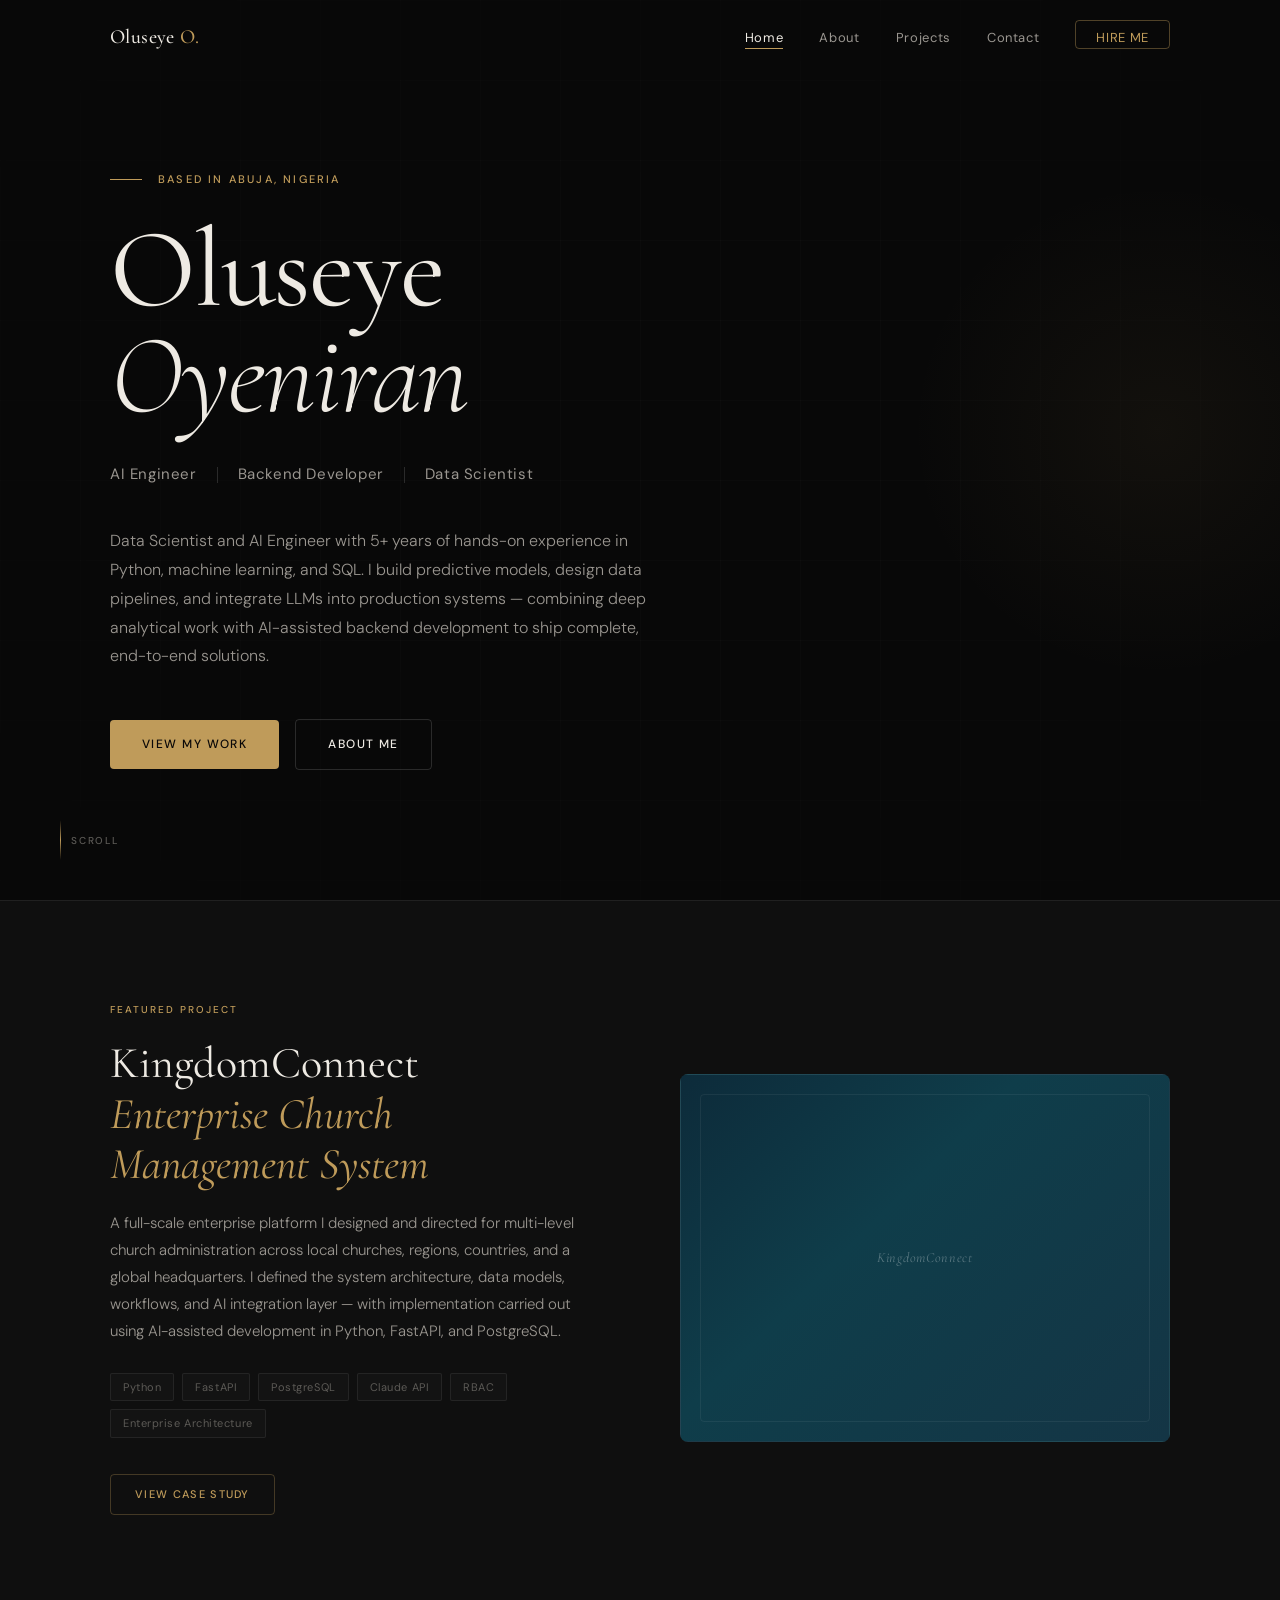
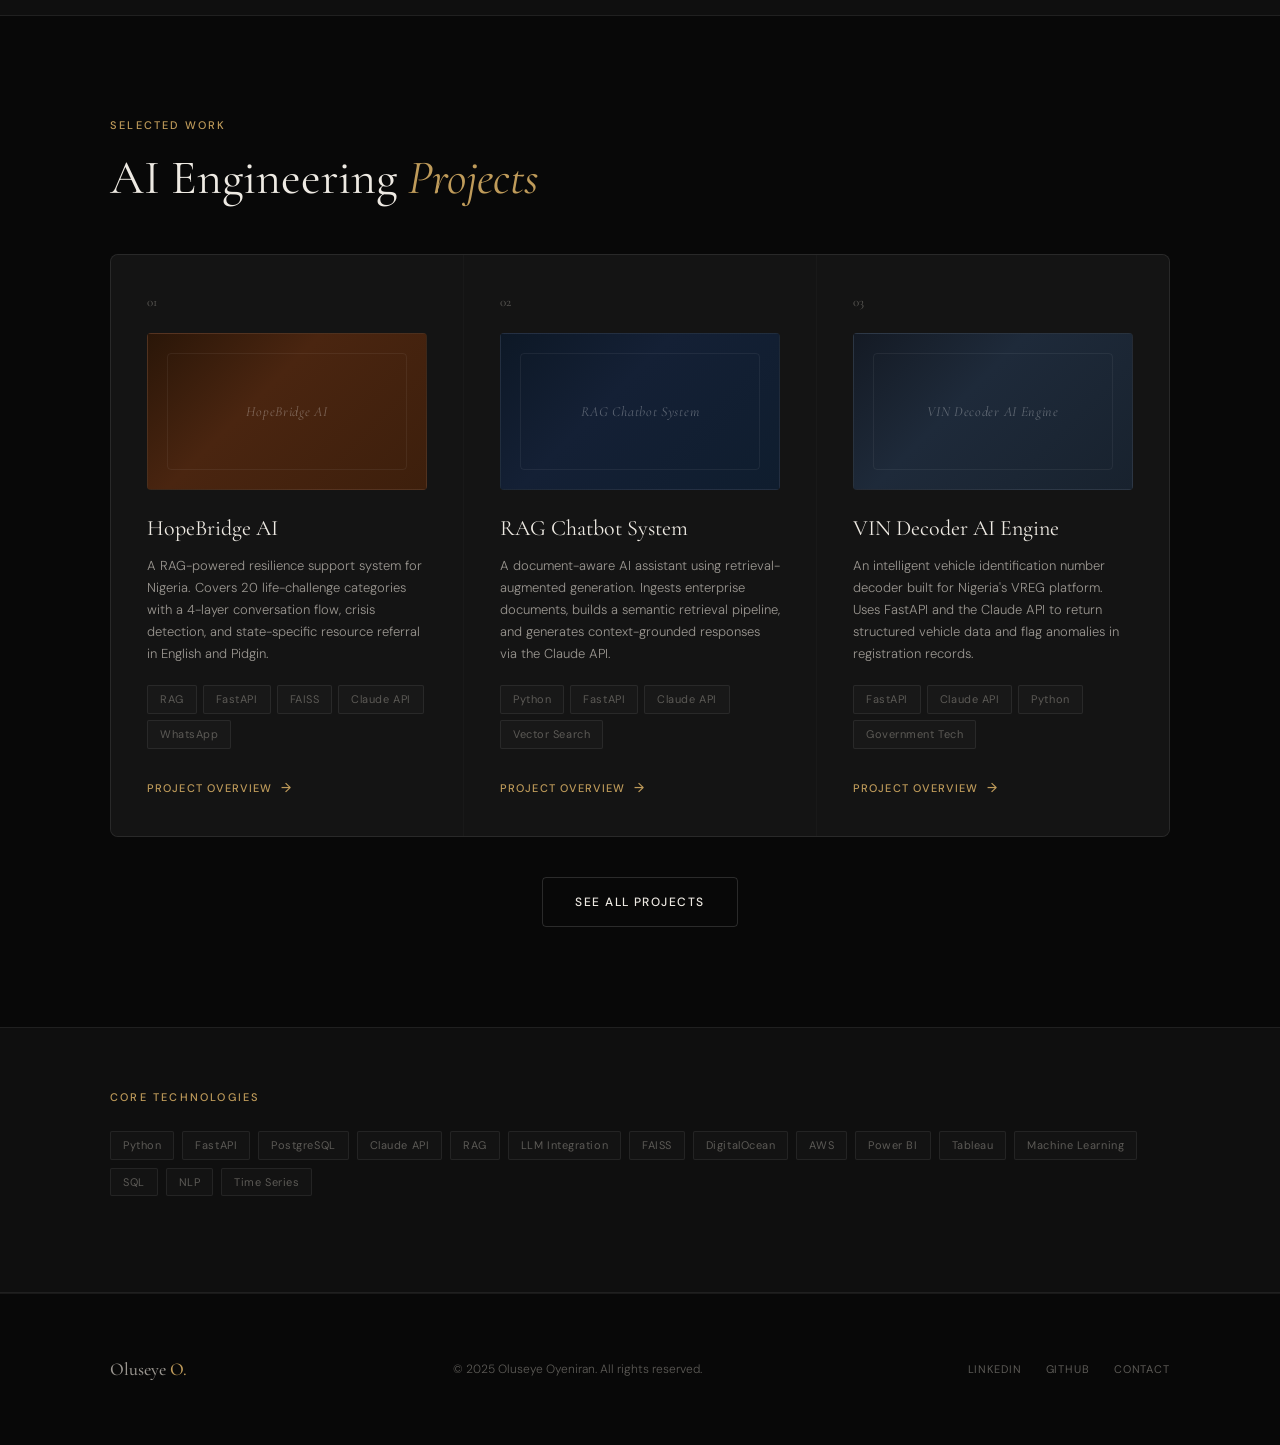
==== commit 6cb299c2: "Add files via upload" ====
--- a/index.html
+++ b/index.html
@@ -1,265 +1,264 @@
-<!DOCTYPE HTML>
-<html>
-	<head>
-		<title>Oluseye Oyeniran | AI Engineer Portfolio</title>
-		<meta charset="utf-8" />
-		<meta name="viewport" content="width=device-width, initial-scale=1, user-scalable=no" />
-		<meta name="description" content="Portfolio of Oluseye Oyeniran - AI Engineer, Backend Developer, and Data Scientist building AI systems, FastAPI backends, RAG applications, and analytics solutions." />
-		<link rel="stylesheet" href="assets/css/main.css" />
-		<noscript><link rel="stylesheet" href="assets/css/noscript.css" /></noscript>
-	</head>
-	<body class="is-preload">
-
-		<div id="wrapper" class="fade-in">
-
-			<div id="intro">
-				<h1>OLUSEYE OYENIRAN</h1>
-				<p>
-					AI Engineer | Backend Developer | Data Scientist<br />
-					Python | FastAPI | PostgreSQL | RAG | LLM Integrations | Claude API | Machine Learning | Power BI | Tableau
-				</p>
-				<ul class="actions">
-					<li><a href="#header" class="button icon solid solo fa-arrow-down scrolly">Continue</a></li>
-				</ul>
-			</div>
-
-			<header id="header">
-				<a href="index.html" class="logo">AI Engineer Portfolio</a>
-			</header>
-
-			<nav id="nav">
-				<ul class="links">
-					<li class="active"><a href="index.html">Home</a></li>
-					<li><a href="generic.html">About Me</a></li>
-				</ul>
-				<ul class="icons">
-					<li><a href="https://www.linkedin.com/in/oluseye-oyeniran-509456109/" class="icon brands alt fa-linkedin"><span class="label">LinkedIn</span></a></li>
-					<li><a href="https://github.com/Eriayomide/" class="icon brands alt fa-github"><span class="label">GitHub</span></a></li>
-				</ul>
-			</nav>
-
-			<div id="main">
-
-				<article class="post featured">
-					<header class="major">
-						<span class="date">Featured Project</span>
-						<h2><a href="#">KingdomConnect Enterprise Church Management System</a></h2>
-						<p>
-							Designed and built an enterprise church management platform for multi-level administration across churches, regions, countries, and headquarters.
-							The system supports membership management, service reporting, role-based access control, administrative workflows, and AI-powered assistance.
-							It reflects my experience in building practical production systems using Python, FastAPI, PostgreSQL, and modern software architecture.
-						</p>
-					</header>
-					<a href="#" class="image main"><img src="images/kingdomconnect.jpg" alt="KingdomConnect Enterprise Church Management System" /></a>
-					<ul class="actions special">
-						<li><a href="#" class="button large">View Project</a></li>
-					</ul>
-				</article>
-
-				<section class="posts">
-
-					<article>
-						<header>
-							<h2><a href="#">AI Chatbot with RAG</a></h2>
-						</header>
-						<a href="#" class="image fit"><img src="images/ai-chatbot.jpg" alt="AI chatbot with retrieval augmented generation" /></a>
-						<p>
-							Built a retrieval-augmented generation chatbot using Python, FastAPI, and Claude API.
-							The system retrieves knowledge from documents and generates context-aware responses, demonstrating document ingestion, retrieval pipeline design,
-							LLM integration, and backend API development for practical enterprise use cases.
-						</p>
-						<ul class="actions special">
-							<li><a href="#" class="button">View Project</a></li>
-						</ul>
-					</article>
-
-					<article>
-						<header>
-							<h2><a href="#">VIN Decoder AI Engine</a></h2>
-						</header>
-						<a href="#" class="image fit"><img src="images/vin-decoder.jpg" alt="VIN Decoder AI Engine" /></a>
-						<p>
-							Developed an intelligent VIN decoder engine using FastAPI, Python, and Claude API to interpret vehicle identification numbers and return structured vehicle data.
-							This project demonstrates applied AI, API design, backend engineering, and production-ready solution development for real operational workflows.
-						</p>
-						<ul class="actions special">
-							<li><a href="#" class="button">View Project</a></li>
-						</ul>
-					</article>
-
-					<article>
-						<header>
-							<h2><a href="#">IDEC AI Chatbot System</a></h2>
-						</header>
-						<a href="#" class="image fit"><img src="images/idec-chatbot.jpg" alt="IDEC AI Chatbot System" /></a>
-						<p>
-							Designed and implemented an AI chatbot solution for enterprise information access and automated support workflows.
-							The system focused on practical conversational AI, LLM integration, backend APIs, and structured information delivery to improve productivity and response quality.
-						</p>
-						<ul class="actions special">
-							<li><a href="#" class="button">View Project</a></li>
-						</ul>
-					</article>
-
-					<article>
-						<header>
-							<h2><a href="#">FastAPI AI Services Deployment</a></h2>
-						</header>
-						<a href="#" class="image fit"><img src="images/deployment.jpg" alt="FastAPI AI Services Deployment" /></a>
-						<p>
-							Built and deployed AI-enabled backend services on DigitalOcean using Python and FastAPI.
-							This work included API design, cloud deployment, database integration, service configuration, and practical production architecture for scalable AI applications.
-						</p>
-						<ul class="actions special">
-							<li><a href="#" class="button">View Project</a></li>
-						</ul>
-					</article>
-
-					<article>
-						<header>
-							<h2><a href="https://github.com/Eriayomide/Customer-Churn-modelling">Customer Churn Modeling</a></h2>
-						</header>
-						<a href="https://github.com/Eriayomide/Customer-Churn-modelling" class="image fit"><img src="images/customer churn.jpg" alt="Customer Churn Modeling" /></a>
-						<p>
-							Developed a supervised machine learning solution to predict potential churn customers from historical business data.
-							Using SQL, feature engineering, variance inflation factor analysis, recursive feature elimination, and multicollinearity assessment,
-							I reduced 158 derived features to the most important predictors and built a model that identified over 4,000 potential churners.
-						</p>
-						<ul class="actions special">
-							<li><a href="https://github.com/Eriayomide/Customer-Churn-modelling" class="button">View Project</a></li>
-						</ul>
-					</article>
-
-					<article>
-						<header>
-							<h2><a href="https://github.com/Eriayomide/Recommendation-Engine">Product Recommendation Engine</a></h2>
-						</header>
-						<a href="https://github.com/Eriayomide/Recommendation-Engine" class="image fit"><img src="images/Recommendation engine.png" alt="Product Recommendation Engine" /></a>
-						<p>
-							Built a recommendation engine in Python using collaborative filtering with implicit feedback.
-							The solution used sparse matrices and an ALS model to learn customer purchase behavior and recommend next-best products,
-							achieving a strong AUC performance and outperforming a popularity-based baseline.
-						</p>
-						<ul class="actions special">
-							<li><a href="https://github.com/Eriayomide/Recommendation-Engine" class="button">View Project</a></li>
-						</ul>
-					</article>
-
-					<article>
-						<header>
-							<h2><a href="https://public.tableau.com/authoring/Updated_PairviewTableau-Project2/Dashboard1#1">Management Information Dashboard in Tableau</a></h2>
-						</header>
-						<a href="https://public.tableau.com/authoring/Updated_PairviewTableau-Project2/Dashboard1#1" class="image fit"><img src="images/Tableau.png" alt="Management Information Dashboard in Tableau" /></a>
-						<p>
-							Created a management information reporting dashboard in Tableau using data extracted with complex Microsoft SQL Server queries.
-							The dashboard combined transactional, customer, and demographic information to produce reports, KPIs, and business insights for decision-making.
-						</p>
-						<ul class="actions special">
-							<li><a href="https://public.tableau.com/authoring/Updated_PairviewTableau-Project2/Dashboard1#1" class="button">View Project</a></li>
-						</ul>
-					</article>
-
-					<article>
-						<header>
-							<h2><a href="https://docs.google.com/spreadsheets/d/1fx_27NTE9bx9mExCUwQQ1hFiHWu5gTEP/edit#gid=1729557482">Advanced Excel Reporting and Visualization</a></h2>
-						</header>
-						<a href="https://docs.google.com/spreadsheets/d/1fx_27NTE9bx9mExCUwQQ1hFiHWu5gTEP/edit#gid=1729557482" class="image fit"><img src="images/Excel1.jfif" alt="Advanced Excel Reporting and Visualization" /></a>
-						<p>
-							Used advanced Excel functions and pivot tables to clean, join, analyze, and report on business data.
-							The project used techniques such as VLOOKUP, structured data preparation, and pivot-based summaries to provide clear business reporting and insight generation.
-						</p>
-						<ul class="actions special">
-							<li><a href="https://docs.google.com/spreadsheets/d/1fx_27NTE9bx9mExCUwQQ1hFiHWu5gTEP/edit#gid=1729557482" class="button">View Project</a></li>
-						</ul>
-					</article>
-
-					<article>
-						<header>
-							<h2><a href="https://github.com/Eriayomide/Prospective_Donor-Analytics">Prospective Donor Analytics</a></h2>
-						</header>
-						<a href="https://github.com/Eriayomide/Prospective_Donor-Analytics" class="image fit"><img src="images/Donor.jpg" alt="Prospective Donor Analytics" /></a>
-						<p>
-							Developed a machine learning solution to identify prospective donors and improve fundraising effectiveness.
-							The model used predictive analytics to help prioritize campaign efforts toward individuals with a higher likelihood of donating, improving resource allocation and outreach strategy.
-						</p>
-						<ul class="actions special">
-							<li><a href="https://github.com/Eriayomide/Prospective_Donor-Analytics" class="button">View Project</a></li>
-						</ul>
-					</article>
-
-					<article>
-						<header>
-							<h2><a href="https://github.com/Eriayomide/AHG-5Years-Sales-Forecast">Sales Forecasting in Python</a></h2>
-						</header>
-						<a href="https://github.com/Eriayomide/AHG-5Years-Sales-Forecast" class="image fit"><img src="images/forecast sales.webp" alt="Sales Forecasting in Python" /></a>
-						<p>
-							Produced a five-year sales forecast using SARIMA and Facebook Prophet models across multiple regions and sales channels.
-							This project demonstrates time series analysis, forecasting methodology, and the use of Python for long-term business planning and predictive analytics.
-						</p>
-						<ul class="actions special">
-							<li><a href="https://github.com/Eriayomide/AHG-5Years-Sales-Forecast" class="button">View Project</a></li>
-						</ul>
-					</article>
-
-					<article>
-						<header>
-							<h2><a href="https://github.com/Eriayomide/Market-Basket-Analysis-for-AHG-Group">Market Basket Analysis</a></h2>
-						</header>
-						<a href="https://github.com/Eriayomide/Market-Basket-Analysis-for-AHG-Group" class="image fit"><img src="images/basket.jfif" alt="Market Basket Analysis" /></a>
-						<p>
-							Performed market basket analysis using association rules and the mlxtend library to identify products frequently bought together.
-							The findings support product recommendation, cross-selling, upselling, and improved customer experience through data-driven merchandising insight.
-						</p>
-						<ul class="actions special">
-							<li><a href="https://github.com/Eriayomide/Market-Basket-Analysis-for-AHG-Group" class="button">View Project</a></li>
-						</ul>
-					</article>
-
-				</section>
-
-			</div>
-
-			<footer id="footer">
-				<section class="split contact">
-					<section class="alt">
-						<h3>Location</h3>
-						<p>Federal Capital Territory, Abuja, Nigeria</p>
-					</section>
-					<section>
-						<h3>Phone</h3>
-						<p><a href="tel:+2348185100930">+234 818 510 0930</a></p>
-					</section>
-					<section>
-						<h3>Email</h3>
-						<p><a href="mailto:oluseyeoyeniran@gmail.com">oluseyeoyeniran@gmail.com</a></p>
-					</section>
-					<section>
-						<h3>LinkedIn</h3>
-						<p><a href="https://www.linkedin.com/in/oluseye-oyeniran-509456109/">View Profile</a></p>
-					</section>
-					<section>
-						<h3>GitHub</h3>
-						<p><a href="https://github.com/Eriayomide/">View Repositories</a></p>
-					</section>
-				</section>
-			</footer>
-
-			<div id="copyright">
-				<ul>
-					<li>&copy; Oluseye Oyeniran</li>
-					<li>AI Engineer Portfolio</li>
-				</ul>
-			</div>
-
-		</div>
-
-		<script src="assets/js/jquery.min.js"></script>
-		<script src="assets/js/jquery.scrollex.min.js"></script>
-		<script src="assets/js/jquery.scrolly.min.js"></script>
-		<script src="assets/js/browser.min.js"></script>
-		<script src="assets/js/breakpoints.min.js"></script>
-		<script src="assets/js/util.js"></script>
-		<script src="assets/js/main.js"></script>
-
-	</body>
-</html>
+<!DOCTYPE html>
+<html lang="en">
+<head>
+  <meta charset="UTF-8" />
+  <meta name="viewport" content="width=device-width, initial-scale=1.0" />
+  <meta name="description" content="Oluseye Oyeniran — AI Engineer, Backend Developer, and Data Scientist building intelligent systems with Python, FastAPI, RAG, and LLMs." />
+  <title>Oluseye Oyeniran — AI Engineer &amp; Data Scientist</title>
+  <link rel="stylesheet" href="assets/css/style.css" />
+</head>
+<body>
+
+  <!-- ============================================================
+       NAVIGATION
+  ============================================================ -->
+  <nav class="nav" role="navigation" aria-label="Main navigation">
+    <div class="nav-inner">
+      <a href="index.html" class="nav-logo">Oluseye <span>O.</span></a>
+
+      <!-- Mobile toggle -->
+      <button class="nav-toggle" aria-label="Toggle menu" aria-expanded="false">
+        <span></span>
+        <span></span>
+        <span></span>
+      </button>
+
+      <ul class="nav-links" role="list">
+        <li><a href="index.html">Home</a></li>
+        <li><a href="about.html">About</a></li>
+        <li><a href="projects.html">Projects</a></li>
+        <li><a href="contact.html">Contact</a></li>
+        <li><a href="contact.html" class="nav-cta">Hire Me</a></li>
+      </ul>
+    </div>
+  </nav>
+
+
+  <!-- ============================================================
+       HERO
+  ============================================================ -->
+  <section class="hero" aria-label="Introduction">
+    <div class="hero-inner">
+
+      <div class="hero-eyebrow">
+        <div class="hero-eyebrow-line" aria-hidden="true"></div>
+        <span>Based in Abuja, Nigeria</span>
+      </div>
+
+      <h1 class="hero-name">
+        Oluseye
+        <span class="hero-name-last">Oyeniran</span>
+      </h1>
+
+      <div class="hero-title-row">
+        <span class="hero-title-text">AI Engineer</span>
+        <span class="hero-title-sep" aria-hidden="true"></span>
+        <span class="hero-title-text">Backend Developer</span>
+        <span class="hero-title-sep" aria-hidden="true"></span>
+        <span class="hero-title-text">Data Scientist</span>
+      </div>
+
+      <p class="hero-bio">
+        Data Scientist and AI Engineer with 5+ years of hands-on experience in Python,
+        machine learning, and SQL. I build predictive models, design data pipelines, and
+        integrate LLMs into production systems — combining deep analytical work with
+        AI-assisted backend development to ship complete, end-to-end solutions.
+      </p>
+
+      <div class="hero-actions">
+        <a href="projects.html" class="btn btn-primary">View My Work</a>
+        <a href="about.html" class="btn btn-outline">About Me</a>
+      </div>
+
+    </div>
+
+    <div class="hero-scroll-hint" aria-hidden="true">
+      <div class="scroll-line"></div>
+      <span>Scroll</span>
+    </div>
+  </section>
+
+
+  <!-- ============================================================
+       FEATURED PROJECT — KingdomConnect
+  ============================================================ -->
+  <section class="featured section" aria-labelledby="featured-heading">
+    <div class="container">
+      <div class="featured-inner">
+
+        <!-- Content -->
+        <div class="reveal">
+          <p class="featured-label">Featured Project</p>
+          <h2 class="featured-title" id="featured-heading">
+            KingdomConnect<br>
+            <em>Enterprise Church<br>Management System</em>
+          </h2>
+          <p class="featured-desc">
+            A full-scale enterprise platform I designed and directed for multi-level church
+            administration across local churches, regions, countries, and a global headquarters.
+            I defined the system architecture, data models, workflows, and AI integration layer —
+            with implementation carried out using AI-assisted development in Python, FastAPI, and PostgreSQL.
+          </p>
+
+          <div class="featured-tags">
+            <span class="tag">Python</span>
+            <span class="tag">FastAPI</span>
+            <span class="tag">PostgreSQL</span>
+            <span class="tag">Claude API</span>
+            <span class="tag">RBAC</span>
+            <span class="tag">Enterprise Architecture</span>
+          </div>
+
+          <a href="projects.html#kingdomconnect" class="btn btn-ghost">View Case Study</a>
+        </div>
+
+        <!-- Visual placeholder -->
+        <div class="project-visual reveal reveal-delay-2">
+          <div class="project-visual-inner visual-kingdomconnect">
+            <span>KingdomConnect</span>
+          </div>
+        </div>
+
+      </div>
+    </div>
+  </section>
+
+
+  <!-- ============================================================
+       OTHER MAJOR PROJECTS — 3-column grid
+  ============================================================ -->
+  <section class="section" aria-labelledby="projects-heading">
+    <div class="container">
+
+      <p class="section-label reveal">Selected Work</p>
+      <h2 class="section-title reveal" id="projects-heading">
+        AI Engineering <em>Projects</em>
+      </h2>
+
+      <div class="projects-grid">
+
+        <!-- HopeBridge AI -->
+        <article class="project-card reveal">
+          <p class="project-card-number">01</p>
+          <div class="project-card-visual">
+            <div class="project-visual-inner visual-hopebridge">
+              <span>HopeBridge AI</span>
+            </div>
+          </div>
+          <h3 class="project-card-title">HopeBridge AI</h3>
+          <p class="project-card-desc">
+            A RAG-powered resilience support system for Nigeria. Covers 20 life-challenge
+            categories with a 4-layer conversation flow, crisis detection, and state-specific
+            resource referral in English and Pidgin.
+          </p>
+          <div class="project-card-tags">
+            <span class="tag">RAG</span>
+            <span class="tag">FastAPI</span>
+            <span class="tag">FAISS</span>
+            <span class="tag">Claude API</span>
+            <span class="tag">WhatsApp</span>
+          </div>
+          <a href="projects.html#hopebridge" class="project-card-link">Project Overview</a>
+        </article>
+
+        <!-- RAG Chatbot -->
+        <article class="project-card reveal reveal-delay-1">
+          <p class="project-card-number">02</p>
+          <div class="project-card-visual">
+            <div class="project-visual-inner visual-rag">
+              <span>RAG Chatbot System</span>
+            </div>
+          </div>
+          <h3 class="project-card-title">RAG Chatbot System</h3>
+          <p class="project-card-desc">
+            A document-aware AI assistant using retrieval-augmented generation. Ingests
+            enterprise documents, builds a semantic retrieval pipeline, and generates
+            context-grounded responses via the Claude API.
+          </p>
+          <div class="project-card-tags">
+            <span class="tag">Python</span>
+            <span class="tag">FastAPI</span>
+            <span class="tag">Claude API</span>
+            <span class="tag">Vector Search</span>
+          </div>
+          <a href="projects.html#rag" class="project-card-link">Project Overview</a>
+        </article>
+
+        <!-- VIN Decoder -->
+        <article class="project-card reveal reveal-delay-2">
+          <p class="project-card-number">03</p>
+          <div class="project-card-visual">
+            <div class="project-visual-inner visual-vin">
+              <span>VIN Decoder AI Engine</span>
+            </div>
+          </div>
+          <h3 class="project-card-title">VIN Decoder AI Engine</h3>
+          <p class="project-card-desc">
+            An intelligent vehicle identification number decoder built for Nigeria's VREG
+            platform. Uses FastAPI and the Claude API to return structured vehicle data
+            and flag anomalies in registration records.
+          </p>
+          <div class="project-card-tags">
+            <span class="tag">FastAPI</span>
+            <span class="tag">Claude API</span>
+            <span class="tag">Python</span>
+            <span class="tag">Government Tech</span>
+          </div>
+          <a href="projects.html#vin" class="project-card-link">Project Overview</a>
+        </article>
+
+      </div>
+
+      <div style="margin-top: 40px; text-align: center;" class="reveal">
+        <a href="projects.html" class="btn btn-outline">See All Projects</a>
+      </div>
+
+    </div>
+  </section>
+
+
+  <!-- ============================================================
+       BRIEF SKILLS STRIP
+  ============================================================ -->
+  <section class="section" style="padding: 60px 0; border-top: 1px solid var(--border); border-bottom: 1px solid var(--border); background: var(--surface);" aria-label="Core technologies">
+    <div class="container">
+      <p class="section-label reveal" style="margin-bottom: 24px;">Core Technologies</p>
+      <div class="featured-tags reveal">
+        <span class="tag">Python</span>
+        <span class="tag">FastAPI</span>
+        <span class="tag">PostgreSQL</span>
+        <span class="tag">Claude API</span>
+        <span class="tag">RAG</span>
+        <span class="tag">LLM Integration</span>
+        <span class="tag">FAISS</span>
+        <span class="tag">DigitalOcean</span>
+        <span class="tag">AWS</span>
+        <span class="tag">Power BI</span>
+        <span class="tag">Tableau</span>
+        <span class="tag">Machine Learning</span>
+        <span class="tag">SQL</span>
+        <span class="tag">NLP</span>
+        <span class="tag">Time Series</span>
+      </div>
+    </div>
+  </section>
+
+
+  <!-- ============================================================
+       FOOTER
+  ============================================================ -->
+  <footer class="footer" role="contentinfo">
+    <div class="footer-inner">
+      <div class="footer-logo">Oluseye <span>O.</span></div>
+      <p class="footer-copy">&copy; 2025 Oluseye Oyeniran. All rights reserved.</p>
+      <nav class="footer-links" aria-label="Footer navigation">
+        <a href="https://www.linkedin.com/in/oluseye-oyeniran-509456109/" target="_blank" rel="noopener noreferrer">LinkedIn</a>
+        <a href="https://github.com/Eriayomide/" target="_blank" rel="noopener noreferrer">GitHub</a>
+        <a href="contact.html">Contact</a>
+      </nav>
+    </div>
+  </footer>
+
+  <script src="assets/js/main.js"></script>
+</body>
+</html>
--- a/assets/css/style.css
+++ b/assets/css/style.css
@@ -0,0 +1,1472 @@
+/* ================================================================
+   OLUSEYE OYENIRAN — Portfolio Stylesheet
+   Theme: Dark editorial, warm bronze/gold accents
+   Fonts: Cormorant Garamond (display) + DM Sans (body/UI)
+   ================================================================ */
+
+/* --- Google Fonts Import --- */
+@import url('https://fonts.googleapis.com/css2?family=Cormorant+Garamond:ital,wght@0,300;0,400;0,500;0,600;1,300;1,400&family=DM+Sans:ital,opsz,wght@0,9..40,300;0,9..40,400;0,9..40,500;1,9..40,300&display=swap');
+
+/* --- CSS Custom Properties --- */
+:root {
+  --bg:            #080808;
+  --surface:       #0F0F0F;
+  --card:          #141414;
+  --card-hover:    #1A1A1A;
+  --border:        rgba(255, 255, 255, 0.07);
+  --border-strong: rgba(255, 255, 255, 0.14);
+
+  --accent:        #BF9B5A;
+  --accent-light:  #D4AF6E;
+  --accent-dim:    rgba(191, 155, 90, 0.15);
+
+  --text:          #EEEAE3;
+  --text-secondary:#9A9690;
+  --text-muted:    #5C5A56;
+
+  --font-display:  'Cormorant Garamond', Georgia, serif;
+  --font-body:     'DM Sans', system-ui, sans-serif;
+
+  --max-width:     1180px;
+  --side-pad:      clamp(20px, 5vw, 60px);
+  --radius:        4px;
+  --radius-card:   8px;
+
+  --transition:    all 0.25s ease;
+  --transition-slow: all 0.45s ease;
+}
+
+/* --- Reset & Base --- */
+*, *::before, *::after { box-sizing: border-box; margin: 0; padding: 0; }
+
+html {
+  font-size: 16px;
+  scroll-behavior: smooth;
+  -webkit-font-smoothing: antialiased;
+}
+
+body {
+  background-color: var(--bg);
+  color: var(--text);
+  font-family: var(--font-body);
+  font-weight: 300;
+  line-height: 1.7;
+  min-height: 100vh;
+}
+
+a {
+  color: inherit;
+  text-decoration: none;
+}
+
+img {
+  display: block;
+  max-width: 100%;
+}
+
+ul { list-style: none; }
+
+/* --- Utility Classes --- */
+.container {
+  max-width: var(--max-width);
+  margin: 0 auto;
+  padding: 0 var(--side-pad);
+}
+
+.section {
+  padding: 100px 0;
+}
+
+.section-label {
+  font-family: var(--font-body);
+  font-size: 11px;
+  font-weight: 500;
+  letter-spacing: 0.2em;
+  text-transform: uppercase;
+  color: var(--accent);
+  margin-bottom: 16px;
+}
+
+.section-title {
+  font-family: var(--font-display);
+  font-size: clamp(32px, 4vw, 48px);
+  font-weight: 400;
+  line-height: 1.15;
+  color: var(--text);
+  margin-bottom: 48px;
+}
+
+.section-title em {
+  font-style: italic;
+  color: var(--accent);
+}
+
+.divider {
+  width: 40px;
+  height: 1px;
+  background: var(--accent);
+  margin: 24px 0 40px;
+}
+
+/* ================================================================
+   NAVIGATION
+   ================================================================ */
+.nav {
+  position: fixed;
+  top: 0;
+  left: 0;
+  right: 0;
+  z-index: 100;
+  padding: 20px 0;
+  transition: var(--transition);
+  border-bottom: 1px solid transparent;
+}
+
+.nav.scrolled {
+  background: rgba(8, 8, 8, 0.96);
+  backdrop-filter: blur(12px);
+  -webkit-backdrop-filter: blur(12px);
+  border-bottom-color: var(--border);
+  padding: 14px 0;
+}
+
+.nav-inner {
+  max-width: var(--max-width);
+  margin: 0 auto;
+  padding: 0 var(--side-pad);
+  display: flex;
+  align-items: center;
+  justify-content: space-between;
+}
+
+/* Wordmark logo */
+.nav-logo {
+  font-family: var(--font-display);
+  font-size: 20px;
+  font-weight: 500;
+  letter-spacing: 0.02em;
+  color: var(--text);
+  transition: var(--transition);
+}
+
+.nav-logo span {
+  color: var(--accent);
+}
+
+.nav-logo:hover { color: var(--accent-light); }
+
+/* Nav links */
+.nav-links {
+  display: flex;
+  align-items: center;
+  gap: 36px;
+}
+
+.nav-links a {
+  font-size: 13px;
+  font-weight: 400;
+  letter-spacing: 0.05em;
+  color: var(--text-secondary);
+  transition: var(--transition);
+  position: relative;
+  padding-bottom: 2px;
+}
+
+.nav-links a::after {
+  content: '';
+  position: absolute;
+  bottom: -1px;
+  left: 0;
+  width: 0;
+  height: 1px;
+  background: var(--accent);
+  transition: width 0.25s ease;
+}
+
+.nav-links a:hover,
+.nav-links a.active {
+  color: var(--text);
+}
+
+.nav-links a:hover::after,
+.nav-links a.active::after {
+  width: 100%;
+}
+
+/* Hire me CTA in nav */
+.nav-cta {
+  font-size: 12px;
+  font-weight: 500;
+  letter-spacing: 0.1em;
+  text-transform: uppercase;
+  color: var(--accent) !important;
+  border: 1px solid rgba(191, 155, 90, 0.4);
+  padding: 8px 20px;
+  border-radius: var(--radius);
+  transition: var(--transition) !important;
+}
+
+.nav-cta::after { display: none !important; }
+
+.nav-cta:hover {
+  background: var(--accent-dim) !important;
+  border-color: var(--accent) !important;
+  color: var(--accent-light) !important;
+}
+
+/* Mobile nav toggle */
+.nav-toggle {
+  display: none;
+  background: none;
+  border: none;
+  cursor: pointer;
+  padding: 4px;
+  flex-direction: column;
+  gap: 5px;
+}
+
+.nav-toggle span {
+  display: block;
+  width: 24px;
+  height: 1.5px;
+  background: var(--text);
+  transition: var(--transition);
+}
+
+/* ================================================================
+   BUTTONS
+   ================================================================ */
+.btn {
+  display: inline-block;
+  font-family: var(--font-body);
+  font-size: 12px;
+  font-weight: 500;
+  letter-spacing: 0.12em;
+  text-transform: uppercase;
+  padding: 14px 32px;
+  border-radius: var(--radius);
+  transition: var(--transition);
+  cursor: pointer;
+  border: none;
+}
+
+.btn-primary {
+  background: var(--accent);
+  color: #0A0808;
+}
+
+.btn-primary:hover {
+  background: var(--accent-light);
+  transform: translateY(-1px);
+}
+
+.btn-outline {
+  background: transparent;
+  color: var(--text);
+  border: 1px solid var(--border-strong);
+}
+
+.btn-outline:hover {
+  border-color: var(--accent);
+  color: var(--accent);
+  transform: translateY(-1px);
+}
+
+.btn-ghost {
+  background: transparent;
+  color: var(--accent);
+  border: 1px solid rgba(191, 155, 90, 0.3);
+  padding: 10px 24px;
+  font-size: 11px;
+}
+
+.btn-ghost:hover {
+  background: var(--accent-dim);
+  border-color: var(--accent);
+}
+
+/* ================================================================
+   PAGE HEADER (inner pages)
+   ================================================================ */
+.page-header {
+  padding: 160px 0 80px;
+  border-bottom: 1px solid var(--border);
+}
+
+.page-header-inner {
+  max-width: var(--max-width);
+  margin: 0 auto;
+  padding: 0 var(--side-pad);
+}
+
+.page-header h1 {
+  font-family: var(--font-display);
+  font-size: clamp(42px, 6vw, 72px);
+  font-weight: 400;
+  line-height: 1.05;
+  color: var(--text);
+  margin-bottom: 20px;
+}
+
+.page-header h1 em {
+  font-style: italic;
+  color: var(--accent);
+}
+
+.page-header p {
+  font-size: 16px;
+  color: var(--text-secondary);
+  max-width: 520px;
+  line-height: 1.7;
+}
+
+/* ================================================================
+   HOME — HERO
+   ================================================================ */
+.hero {
+  min-height: 100vh;
+  display: flex;
+  align-items: center;
+  position: relative;
+  overflow: hidden;
+  padding: 120px 0 80px;
+}
+
+/* Subtle grid texture */
+.hero::before {
+  content: '';
+  position: absolute;
+  inset: 0;
+  background-image:
+    linear-gradient(rgba(255,255,255,0.015) 1px, transparent 1px),
+    linear-gradient(90deg, rgba(255,255,255,0.015) 1px, transparent 1px);
+  background-size: 80px 80px;
+  mask-image: radial-gradient(ellipse 80% 80% at 50% 50%, black 30%, transparent 100%);
+  pointer-events: none;
+}
+
+/* Subtle glow */
+.hero::after {
+  content: '';
+  position: absolute;
+  top: 20%;
+  right: -10%;
+  width: 500px;
+  height: 500px;
+  background: radial-gradient(circle, rgba(191, 155, 90, 0.06) 0%, transparent 70%);
+  pointer-events: none;
+}
+
+.hero-inner {
+  max-width: var(--max-width);
+  margin: 0 auto;
+  padding: 0 var(--side-pad);
+  width: 100%;
+  position: relative;
+  z-index: 1;
+}
+
+.hero-eyebrow {
+  display: flex;
+  align-items: center;
+  gap: 16px;
+  margin-bottom: 28px;
+  opacity: 0;
+  animation: fadeUp 0.7s ease 0.1s forwards;
+}
+
+.hero-eyebrow-line {
+  width: 32px;
+  height: 1px;
+  background: var(--accent);
+}
+
+.hero-eyebrow span {
+  font-size: 11px;
+  font-weight: 500;
+  letter-spacing: 0.2em;
+  text-transform: uppercase;
+  color: var(--accent);
+}
+
+.hero-name {
+  font-family: var(--font-display);
+  font-size: clamp(52px, 9vw, 112px);
+  font-weight: 400;
+  line-height: 0.95;
+  letter-spacing: -0.02em;
+  color: var(--text);
+  margin-bottom: 8px;
+  opacity: 0;
+  animation: fadeUp 0.8s ease 0.2s forwards;
+}
+
+.hero-name-last {
+  display: block;
+  color: var(--text);
+  font-style: italic;
+  font-weight: 300;
+}
+
+.hero-title-row {
+  display: flex;
+  align-items: center;
+  gap: 20px;
+  margin: 32px 0 40px;
+  opacity: 0;
+  animation: fadeUp 0.8s ease 0.35s forwards;
+}
+
+.hero-title-text {
+  font-size: clamp(13px, 1.5vw, 15px);
+  font-weight: 400;
+  color: var(--text-secondary);
+  letter-spacing: 0.04em;
+}
+
+.hero-title-sep {
+  width: 1px;
+  height: 16px;
+  background: var(--border-strong);
+}
+
+.hero-bio {
+  max-width: 560px;
+  font-size: 16px;
+  font-weight: 300;
+  color: var(--text-secondary);
+  line-height: 1.8;
+  margin-bottom: 48px;
+  opacity: 0;
+  animation: fadeUp 0.8s ease 0.45s forwards;
+}
+
+.hero-actions {
+  display: flex;
+  align-items: center;
+  gap: 16px;
+  flex-wrap: wrap;
+  opacity: 0;
+  animation: fadeUp 0.8s ease 0.55s forwards;
+}
+
+.hero-scroll-hint {
+  position: absolute;
+  bottom: 40px;
+  left: var(--side-pad);
+  display: flex;
+  align-items: center;
+  gap: 10px;
+  opacity: 0;
+  animation: fadeIn 1s ease 1.2s forwards;
+}
+
+.hero-scroll-hint span {
+  font-size: 10px;
+  font-weight: 500;
+  letter-spacing: 0.18em;
+  text-transform: uppercase;
+  color: var(--text-muted);
+}
+
+.scroll-line {
+  width: 1px;
+  height: 40px;
+  background: linear-gradient(to bottom, transparent, var(--accent), transparent);
+  animation: scrollPulse 2s ease-in-out infinite;
+}
+
+/* ================================================================
+   HOME — FEATURED PROJECT
+   ================================================================ */
+.featured {
+  background: var(--surface);
+  border-top: 1px solid var(--border);
+  border-bottom: 1px solid var(--border);
+}
+
+.featured-inner {
+  display: grid;
+  grid-template-columns: 1fr 1fr;
+  gap: 80px;
+  align-items: center;
+}
+
+.featured-label {
+  font-size: 10px;
+  font-weight: 500;
+  letter-spacing: 0.2em;
+  text-transform: uppercase;
+  color: var(--accent);
+  margin-bottom: 20px;
+}
+
+.featured-title {
+  font-family: var(--font-display);
+  font-size: clamp(28px, 3.5vw, 44px);
+  font-weight: 400;
+  line-height: 1.15;
+  color: var(--text);
+  margin-bottom: 20px;
+}
+
+.featured-title em { font-style: italic; color: var(--accent); }
+
+.featured-desc {
+  font-size: 15px;
+  font-weight: 300;
+  color: var(--text-secondary);
+  line-height: 1.8;
+  margin-bottom: 28px;
+}
+
+.featured-tags {
+  display: flex;
+  flex-wrap: wrap;
+  gap: 8px;
+  margin-bottom: 36px;
+}
+
+.tag {
+  font-size: 11px;
+  font-weight: 400;
+  letter-spacing: 0.05em;
+  color: var(--text-muted);
+  border: 1px solid var(--border);
+  padding: 4px 12px;
+  border-radius: 2px;
+  background: rgba(255,255,255,0.02);
+}
+
+/* Project visual placeholder */
+.project-visual {
+  border-radius: var(--radius-card);
+  overflow: hidden;
+  aspect-ratio: 4/3;
+  position: relative;
+}
+
+.project-visual-inner {
+  width: 100%;
+  height: 100%;
+  display: flex;
+  align-items: center;
+  justify-content: center;
+  font-family: var(--font-display);
+  font-size: 14px;
+  font-weight: 400;
+  font-style: italic;
+  letter-spacing: 0.05em;
+  color: rgba(255,255,255,0.3);
+  border: 1px solid var(--border);
+}
+
+/* Each project gets a distinct background */
+.visual-kingdomconnect {
+  background: linear-gradient(135deg, #0D2B3A 0%, #0F3D4A 40%, #143545 100%);
+}
+
+.visual-hopebridge {
+  background: linear-gradient(135deg, #2A1608 0%, #4A2510 40%, #3D1F0C 100%);
+}
+
+.visual-rag {
+  background: linear-gradient(135deg, #0D1826 0%, #142035 40%, #0F1D2E 100%);
+}
+
+.visual-vin {
+  background: linear-gradient(135deg, #141A24 0%, #1E2A3A 40%, #18222E 100%);
+}
+
+.visual-analytics {
+  background: linear-gradient(135deg, #131A13 0%, #1A2A1A 40%, #162016 100%);
+}
+
+/* Decorative lines in project visuals */
+.project-visual-inner::before {
+  content: '';
+  position: absolute;
+  inset: 20px;
+  border: 1px solid rgba(255,255,255,0.06);
+  border-radius: 4px;
+}
+
+/* ================================================================
+   HOME — PROJECTS GRID (secondary)
+   ================================================================ */
+.projects-grid {
+  display: grid;
+  grid-template-columns: repeat(3, 1fr);
+  gap: 1px;
+  background: var(--border);
+  border: 1px solid var(--border);
+  border-radius: var(--radius-card);
+  overflow: hidden;
+}
+
+.project-card {
+  background: var(--card);
+  padding: 36px;
+  transition: var(--transition-slow);
+  position: relative;
+  overflow: hidden;
+}
+
+.project-card::before {
+  content: '';
+  position: absolute;
+  bottom: 0;
+  left: 0;
+  right: 0;
+  height: 2px;
+  background: var(--accent);
+  transform: scaleX(0);
+  transform-origin: left;
+  transition: transform 0.4s ease;
+}
+
+.project-card:hover {
+  background: var(--card-hover);
+}
+
+.project-card:hover::before {
+  transform: scaleX(1);
+}
+
+.project-card-number {
+  font-family: var(--font-display);
+  font-size: 13px;
+  font-weight: 400;
+  color: var(--text-muted);
+  margin-bottom: 20px;
+}
+
+.project-card-visual {
+  border-radius: 4px;
+  overflow: hidden;
+  aspect-ratio: 16/9;
+  margin-bottom: 24px;
+  position: relative;
+}
+
+.project-card-title {
+  font-family: var(--font-display);
+  font-size: 22px;
+  font-weight: 400;
+  color: var(--text);
+  line-height: 1.3;
+  margin-bottom: 12px;
+}
+
+.project-card-desc {
+  font-size: 13px;
+  font-weight: 300;
+  color: var(--text-secondary);
+  line-height: 1.7;
+  margin-bottom: 20px;
+}
+
+.project-card-tags {
+  display: flex;
+  flex-wrap: wrap;
+  gap: 6px;
+  margin-bottom: 24px;
+}
+
+.project-card-link {
+  font-size: 11px;
+  font-weight: 500;
+  letter-spacing: 0.1em;
+  text-transform: uppercase;
+  color: var(--accent);
+  display: inline-flex;
+  align-items: center;
+  gap: 8px;
+  transition: var(--transition);
+}
+
+.project-card-link:hover {
+  color: var(--accent-light);
+  gap: 12px;
+}
+
+.project-card-link::after {
+  content: '→';
+  font-size: 13px;
+}
+
+/* ================================================================
+   PROJECTS PAGE — FULL PROJECT CARDS
+   ================================================================ */
+.project-full {
+  padding: 60px 0;
+  border-bottom: 1px solid var(--border);
+}
+
+.project-full:last-child {
+  border-bottom: none;
+}
+
+.project-full-inner {
+  display: grid;
+  grid-template-columns: 1.1fr 0.9fr;
+  gap: 80px;
+  align-items: start;
+}
+
+.project-full-inner.reverse {
+  grid-template-columns: 0.9fr 1.1fr;
+}
+
+.project-full-inner.reverse .project-full-content {
+  order: 2;
+}
+
+.project-full-inner.reverse .project-full-visual {
+  order: 1;
+}
+
+.project-number {
+  font-family: var(--font-display);
+  font-size: 80px;
+  font-weight: 300;
+  color: rgba(255,255,255,0.04);
+  line-height: 1;
+  margin-bottom: -20px;
+  position: relative;
+  z-index: 0;
+}
+
+.project-full-title {
+  font-family: var(--font-display);
+  font-size: clamp(26px, 3vw, 38px);
+  font-weight: 400;
+  line-height: 1.2;
+  color: var(--text);
+  margin-bottom: 16px;
+  position: relative;
+  z-index: 1;
+}
+
+.project-full-title em { font-style: italic; color: var(--accent); }
+
+.project-full-desc {
+  font-size: 15px;
+  font-weight: 300;
+  color: var(--text-secondary);
+  line-height: 1.85;
+  margin-bottom: 28px;
+}
+
+.project-full-meta {
+  display: grid;
+  grid-template-columns: repeat(2, 1fr);
+  gap: 20px;
+  padding: 24px 0;
+  border-top: 1px solid var(--border);
+  border-bottom: 1px solid var(--border);
+  margin-bottom: 32px;
+}
+
+.meta-item-label {
+  font-size: 10px;
+  font-weight: 500;
+  letter-spacing: 0.15em;
+  text-transform: uppercase;
+  color: var(--text-muted);
+  margin-bottom: 6px;
+}
+
+.meta-item-value {
+  font-size: 14px;
+  font-weight: 400;
+  color: var(--text-secondary);
+}
+
+.project-full-visual {
+  position: sticky;
+  top: 100px;
+}
+
+/* ================================================================
+   ANALYTICS PROJECTS — SMALLER GRID
+   ================================================================ */
+.analytics-grid {
+  display: grid;
+  grid-template-columns: repeat(3, 1fr);
+  gap: 24px;
+}
+
+.analytics-card {
+  background: var(--card);
+  border: 1px solid var(--border);
+  border-radius: var(--radius-card);
+  padding: 28px;
+  transition: var(--transition-slow);
+}
+
+.analytics-card:hover {
+  background: var(--card-hover);
+  border-color: var(--border-strong);
+  transform: translateY(-2px);
+}
+
+.analytics-card-title {
+  font-family: var(--font-display);
+  font-size: 19px;
+  font-weight: 400;
+  color: var(--text);
+  margin-bottom: 10px;
+  line-height: 1.3;
+}
+
+.analytics-card-desc {
+  font-size: 13px;
+  font-weight: 300;
+  color: var(--text-secondary);
+  line-height: 1.7;
+  margin-bottom: 18px;
+}
+
+.analytics-card-link {
+  font-size: 11px;
+  font-weight: 500;
+  letter-spacing: 0.08em;
+  text-transform: uppercase;
+  color: var(--accent);
+  display: inline-flex;
+  align-items: center;
+  gap: 6px;
+  transition: var(--transition);
+}
+
+.analytics-card-link:hover {
+  color: var(--accent-light);
+  gap: 10px;
+}
+
+.analytics-card-link::after { content: '↗'; }
+
+/* ================================================================
+   ABOUT PAGE
+   ================================================================ */
+.about-grid {
+  display: grid;
+  grid-template-columns: 1fr 1.6fr;
+  gap: 100px;
+  align-items: start;
+}
+
+.about-sidebar {
+  position: sticky;
+  top: 100px;
+}
+
+.about-photo {
+  aspect-ratio: 3/4;
+  background: var(--card);
+  border: 1px solid var(--border);
+  border-radius: var(--radius-card);
+  overflow: hidden;
+  margin-bottom: 28px;
+  display: flex;
+  align-items: center;
+  justify-content: center;
+  color: var(--text-muted);
+  font-size: 13px;
+  font-style: italic;
+  font-family: var(--font-display);
+  background: linear-gradient(160deg, #141414 0%, #0F1820 100%);
+}
+
+.about-contact-list {
+  display: flex;
+  flex-direction: column;
+  gap: 12px;
+}
+
+.about-contact-item {
+  display: flex;
+  flex-direction: column;
+  gap: 2px;
+}
+
+.about-contact-label {
+  font-size: 10px;
+  font-weight: 500;
+  letter-spacing: 0.15em;
+  text-transform: uppercase;
+  color: var(--text-muted);
+}
+
+.about-contact-value {
+  font-size: 13px;
+  color: var(--text-secondary);
+  transition: var(--transition);
+}
+
+a.about-contact-value:hover {
+  color: var(--accent);
+}
+
+.about-content h2 {
+  font-family: var(--font-display);
+  font-size: clamp(22px, 2.5vw, 30px);
+  font-weight: 400;
+  color: var(--text);
+  margin: 48px 0 16px;
+  line-height: 1.3;
+}
+
+.about-content h2:first-child { margin-top: 0; }
+
+.about-content p {
+  font-size: 15px;
+  font-weight: 300;
+  color: var(--text-secondary);
+  line-height: 1.9;
+  margin-bottom: 20px;
+}
+
+/* Experience timeline */
+.experience-list {
+  display: flex;
+  flex-direction: column;
+  gap: 0;
+  margin-top: 8px;
+}
+
+.experience-item {
+  padding: 28px 0;
+  border-bottom: 1px solid var(--border);
+  display: grid;
+  grid-template-columns: 160px 1fr;
+  gap: 32px;
+}
+
+.experience-item:first-child {
+  padding-top: 0;
+}
+
+.experience-item:last-child {
+  border-bottom: none;
+}
+
+.experience-period {
+  font-size: 12px;
+  font-weight: 400;
+  color: var(--text-muted);
+  padding-top: 4px;
+  line-height: 1.5;
+}
+
+.experience-role {
+  font-family: var(--font-display);
+  font-size: 20px;
+  font-weight: 400;
+  color: var(--text);
+  margin-bottom: 4px;
+}
+
+.experience-company {
+  font-size: 13px;
+  font-weight: 400;
+  color: var(--accent);
+  margin-bottom: 10px;
+}
+
+.experience-desc {
+  font-size: 13px;
+  font-weight: 300;
+  color: var(--text-secondary);
+  line-height: 1.7;
+}
+
+/* Skills section */
+.skills-grid {
+  display: grid;
+  grid-template-columns: repeat(2, 1fr);
+  gap: 32px;
+  margin-top: 8px;
+}
+
+.skill-group-title {
+  font-size: 10px;
+  font-weight: 500;
+  letter-spacing: 0.18em;
+  text-transform: uppercase;
+  color: var(--accent);
+  margin-bottom: 14px;
+}
+
+.skill-list {
+  display: flex;
+  flex-direction: column;
+  gap: 6px;
+}
+
+.skill-list li {
+  font-size: 13px;
+  font-weight: 300;
+  color: var(--text-secondary);
+  padding-left: 16px;
+  position: relative;
+}
+
+.skill-list li::before {
+  content: '·';
+  position: absolute;
+  left: 4px;
+  color: var(--accent);
+}
+
+/* Education section */
+.education-list {
+  display: flex;
+  flex-direction: column;
+  gap: 24px;
+  margin-top: 8px;
+}
+
+.education-item {
+  padding: 20px 24px;
+  border: 1px solid var(--border);
+  border-radius: var(--radius-card);
+  background: var(--card);
+}
+
+.education-degree {
+  font-family: var(--font-display);
+  font-size: 18px;
+  font-weight: 400;
+  color: var(--text);
+  margin-bottom: 4px;
+}
+
+.education-institution {
+  font-size: 13px;
+  font-weight: 400;
+  color: var(--accent);
+  margin-bottom: 4px;
+}
+
+.education-year {
+  font-size: 12px;
+  color: var(--text-muted);
+}
+
+/* ================================================================
+   CONTACT PAGE
+   ================================================================ */
+.contact-grid {
+  display: grid;
+  grid-template-columns: 1fr 1.4fr;
+  gap: 100px;
+  align-items: start;
+}
+
+.contact-info h2 {
+  font-family: var(--font-display);
+  font-size: clamp(28px, 3.5vw, 42px);
+  font-weight: 400;
+  line-height: 1.2;
+  color: var(--text);
+  margin-bottom: 20px;
+}
+
+.contact-info h2 em { font-style: italic; color: var(--accent); }
+
+.contact-info p {
+  font-size: 15px;
+  font-weight: 300;
+  color: var(--text-secondary);
+  line-height: 1.8;
+  margin-bottom: 40px;
+}
+
+.contact-details {
+  display: flex;
+  flex-direction: column;
+  gap: 20px;
+}
+
+.contact-detail-item {
+  display: flex;
+  flex-direction: column;
+  gap: 4px;
+}
+
+.contact-detail-label {
+  font-size: 10px;
+  font-weight: 500;
+  letter-spacing: 0.18em;
+  text-transform: uppercase;
+  color: var(--text-muted);
+}
+
+.contact-detail-value {
+  font-size: 15px;
+  font-weight: 300;
+  color: var(--text-secondary);
+  transition: var(--transition);
+}
+
+a.contact-detail-value:hover {
+  color: var(--accent);
+}
+
+.contact-social {
+  display: flex;
+  gap: 16px;
+  margin-top: 40px;
+}
+
+.social-link {
+  font-size: 11px;
+  font-weight: 500;
+  letter-spacing: 0.12em;
+  text-transform: uppercase;
+  color: var(--text-muted);
+  border: 1px solid var(--border);
+  padding: 10px 20px;
+  border-radius: var(--radius);
+  transition: var(--transition);
+}
+
+.social-link:hover {
+  color: var(--accent);
+  border-color: rgba(191, 155, 90, 0.4);
+  background: var(--accent-dim);
+}
+
+/* Contact form */
+.contact-form {
+  display: flex;
+  flex-direction: column;
+  gap: 24px;
+}
+
+.form-group {
+  display: flex;
+  flex-direction: column;
+  gap: 8px;
+}
+
+.form-group label {
+  font-size: 11px;
+  font-weight: 500;
+  letter-spacing: 0.12em;
+  text-transform: uppercase;
+  color: var(--text-muted);
+}
+
+.form-group input,
+.form-group textarea,
+.form-group select {
+  background: var(--card);
+  border: 1px solid var(--border);
+  border-radius: var(--radius);
+  color: var(--text);
+  font-family: var(--font-body);
+  font-size: 14px;
+  font-weight: 300;
+  padding: 14px 18px;
+  width: 100%;
+  transition: var(--transition);
+  outline: none;
+  -webkit-appearance: none;
+}
+
+.form-group input:focus,
+.form-group textarea:focus,
+.form-group select:focus {
+  border-color: var(--accent);
+  background: var(--card-hover);
+}
+
+.form-group input::placeholder,
+.form-group textarea::placeholder {
+  color: var(--text-muted);
+}
+
+.form-group textarea {
+  resize: vertical;
+  min-height: 140px;
+}
+
+/* ================================================================
+   FOOTER
+   ================================================================ */
+.footer {
+  border-top: 1px solid var(--border);
+  padding: 60px 0;
+}
+
+.footer-inner {
+  max-width: var(--max-width);
+  margin: 0 auto;
+  padding: 0 var(--side-pad);
+  display: flex;
+  align-items: center;
+  justify-content: space-between;
+  gap: 24px;
+  flex-wrap: wrap;
+}
+
+.footer-logo {
+  font-family: var(--font-display);
+  font-size: 18px;
+  font-weight: 500;
+  color: var(--text-secondary);
+}
+
+.footer-logo span { color: var(--accent); }
+
+.footer-copy {
+  font-size: 12px;
+  color: var(--text-muted);
+  text-align: center;
+}
+
+.footer-links {
+  display: flex;
+  gap: 24px;
+}
+
+.footer-links a {
+  font-size: 11px;
+  font-weight: 400;
+  letter-spacing: 0.08em;
+  text-transform: uppercase;
+  color: var(--text-muted);
+  transition: var(--transition);
+}
+
+.footer-links a:hover { color: var(--accent); }
+
+/* ================================================================
+   ANIMATIONS
+   ================================================================ */
+@keyframes fadeUp {
+  from { opacity: 0; transform: translateY(20px); }
+  to   { opacity: 1; transform: translateY(0); }
+}
+
+@keyframes fadeIn {
+  from { opacity: 0; }
+  to   { opacity: 1; }
+}
+
+@keyframes scrollPulse {
+  0%, 100% { opacity: 0.3; transform: scaleY(1); }
+  50%       { opacity: 0.8; transform: scaleY(1.1); }
+}
+
+/* Scroll-reveal: elements start hidden, JS adds .revealed */
+.reveal {
+  opacity: 0;
+  transform: translateY(24px);
+  transition: opacity 0.65s ease, transform 0.65s ease;
+}
+
+.reveal.revealed {
+  opacity: 1;
+  transform: translateY(0);
+}
+
+.reveal-delay-1 { transition-delay: 0.1s; }
+.reveal-delay-2 { transition-delay: 0.2s; }
+.reveal-delay-3 { transition-delay: 0.3s; }
+.reveal-delay-4 { transition-delay: 0.4s; }
+
+/* ================================================================
+   CODE SNIPPETS — shown on private project cards
+   ================================================================ */
+.code-block {
+  background: #0A0A0A;
+  border: 1px solid var(--border);
+  border-left: 2px solid var(--accent);
+  border-radius: var(--radius);
+  padding: 20px 22px;
+  margin: 24px 0 28px;
+  overflow-x: auto;
+  position: relative;
+}
+
+.code-block-label {
+  font-size: 10px;
+  font-weight: 500;
+  letter-spacing: 0.15em;
+  text-transform: uppercase;
+  color: var(--accent);
+  margin-bottom: 12px;
+  display: block;
+}
+
+.code-block pre {
+  margin: 0;
+  font-family: 'SFMono-Regular', 'Consolas', 'Liberation Mono', monospace;
+  font-size: 12.5px;
+  line-height: 1.75;
+  color: #C9C5BC;
+  white-space: pre;
+}
+
+/* Syntax colour tokens */
+.tok-kw     { color: #BF9B5A; }   /* keywords — gold */
+.tok-fn     { color: #7EB8D4; }   /* function names — blue */
+.tok-str    { color: #87B87F; }   /* strings — green */
+.tok-cm     { color: #5A5956; }   /* comments — muted */
+.tok-num    { color: #D49A6A; }   /* numbers — warm orange */
+.tok-cls    { color: #D4B483; }   /* class names */
+.tok-dec    { color: #9A8FC0; }   /* decorators — soft purple */
+
+   ================================================================ */
+@media (max-width: 1024px) {
+  .featured-inner {
+    grid-template-columns: 1fr;
+    gap: 48px;
+  }
+
+  .featured-inner .project-visual {
+    max-width: 560px;
+  }
+
+  .projects-grid {
+    grid-template-columns: 1fr 1fr;
+  }
+
+  .project-full-inner,
+  .project-full-inner.reverse {
+    grid-template-columns: 1fr;
+    gap: 40px;
+  }
+
+  .project-full-inner.reverse .project-full-content,
+  .project-full-inner.reverse .project-full-visual {
+    order: unset;
+  }
+
+  .project-full-visual {
+    position: static;
+    max-width: 480px;
+  }
+
+  .analytics-grid {
+    grid-template-columns: repeat(2, 1fr);
+  }
+
+  .about-grid {
+    grid-template-columns: 1fr;
+    gap: 60px;
+  }
+
+  .about-sidebar {
+    position: static;
+    display: grid;
+    grid-template-columns: 200px 1fr;
+    gap: 40px;
+    align-items: start;
+  }
+
+  .about-photo {
+    margin-bottom: 0;
+  }
+
+  .contact-grid {
+    grid-template-columns: 1fr;
+    gap: 60px;
+  }
+}
+
+/* ================================================================
+   RESPONSIVE — MOBILE (≤ 680px)
+   ================================================================ */
+@media (max-width: 680px) {
+  .section { padding: 70px 0; }
+
+  .nav-links {
+    display: none;
+    position: fixed;
+    top: 0;
+    left: 0;
+    right: 0;
+    bottom: 0;
+    background: rgba(8,8,8,0.98);
+    flex-direction: column;
+    align-items: center;
+    justify-content: center;
+    gap: 32px;
+    z-index: 90;
+  }
+
+  .nav-links.open { display: flex; }
+
+  .nav-links a {
+    font-size: 22px;
+    font-family: var(--font-display);
+    font-weight: 400;
+    color: var(--text);
+  }
+
+  .nav-cta { display: none; }
+
+  .nav-toggle {
+    display: flex;
+    position: relative;
+    z-index: 101;
+  }
+
+  .nav-toggle.active span:nth-child(1) {
+    transform: translateY(6.5px) rotate(45deg);
+  }
+  .nav-toggle.active span:nth-child(2) { opacity: 0; }
+  .nav-toggle.active span:nth-child(3) {
+    transform: translateY(-6.5px) rotate(-45deg);
+  }
+
+  .projects-grid {
+    grid-template-columns: 1fr;
+  }
+
+  .analytics-grid {
+    grid-template-columns: 1fr;
+  }
+
+  .about-sidebar {
+    grid-template-columns: 1fr;
+  }
+
+  .skills-grid {
+    grid-template-columns: 1fr;
+  }
+
+  .experience-item {
+    grid-template-columns: 1fr;
+    gap: 8px;
+  }
+
+  .footer-inner {
+    flex-direction: column;
+    text-align: center;
+  }
+
+  .hero-name {
+    font-size: clamp(44px, 14vw, 64px);
+  }
+
+  .hero-title-row {
+    flex-wrap: wrap;
+    gap: 8px;
+  }
+
+  .hero-title-sep { display: none; }
+
+  .page-header {
+    padding: 120px 0 60px;
+  }
+
+  .project-full-meta {
+    grid-template-columns: 1fr;
+  }
+}
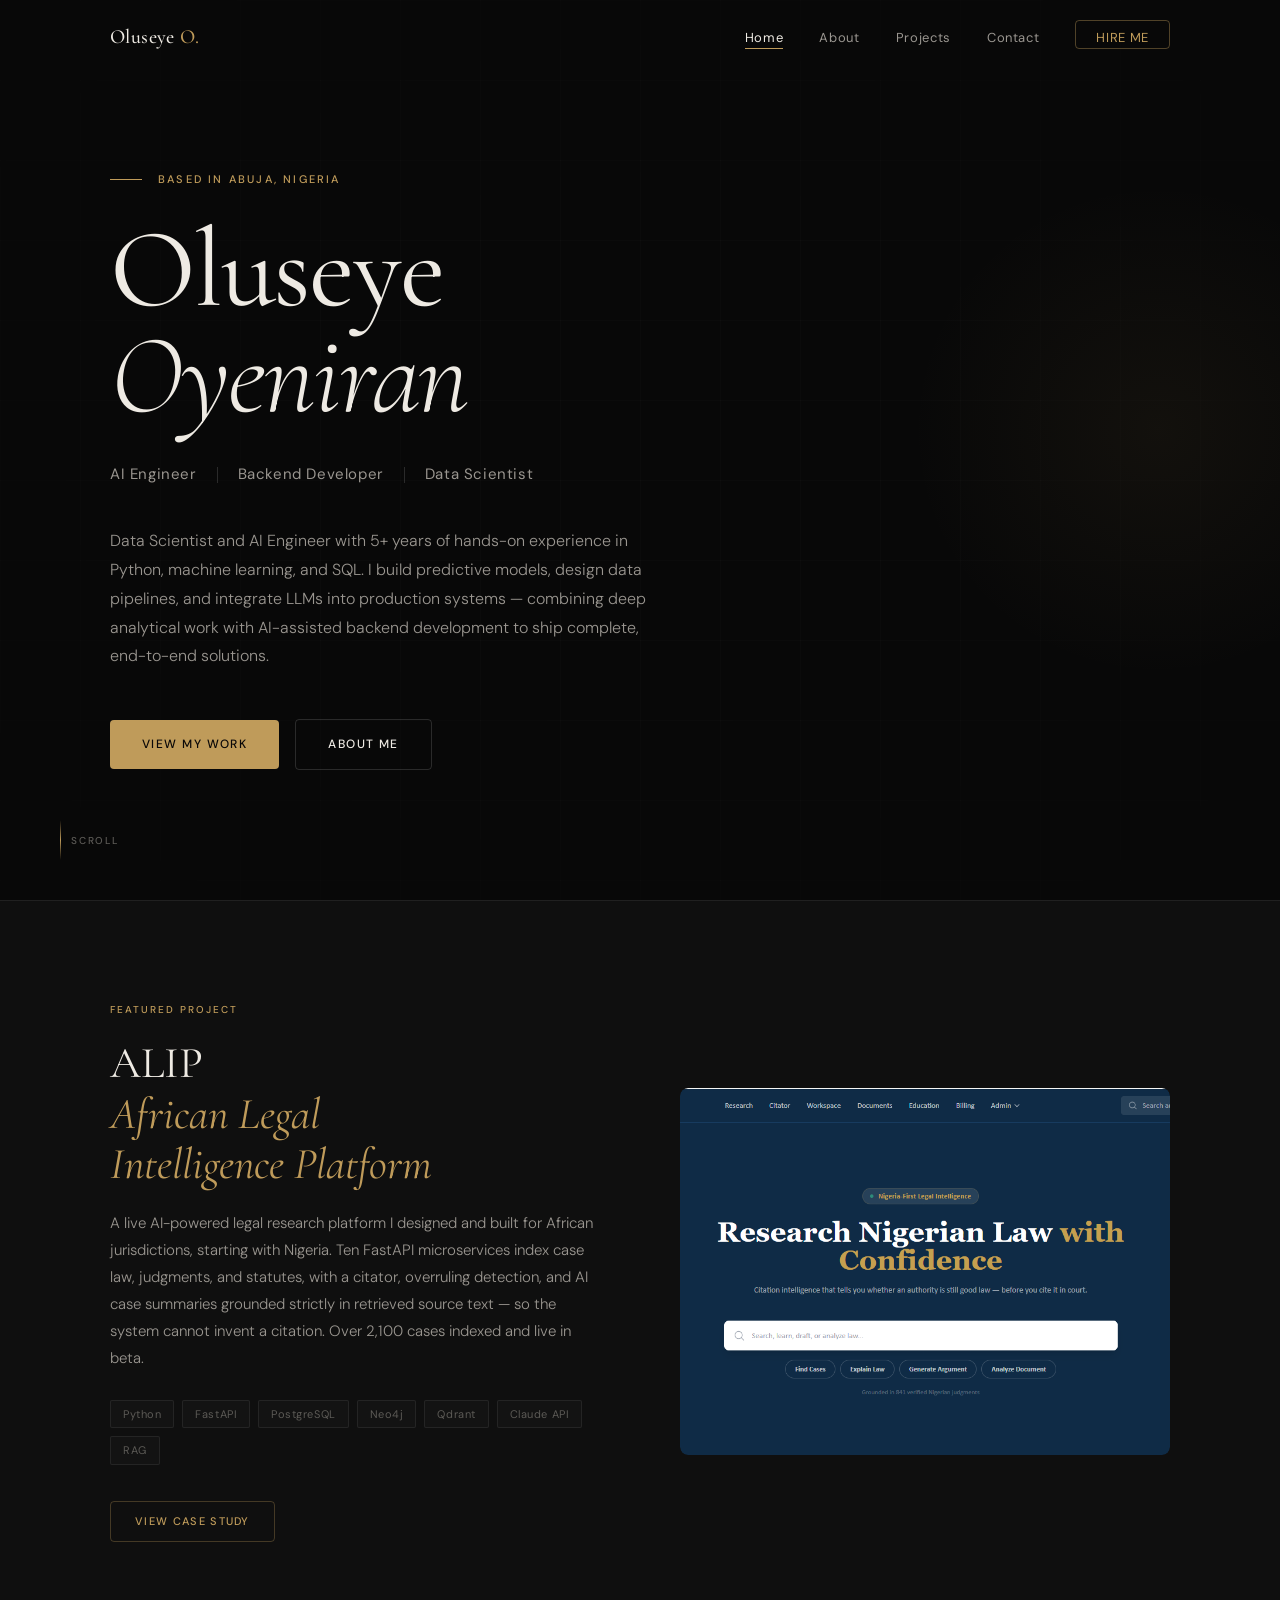
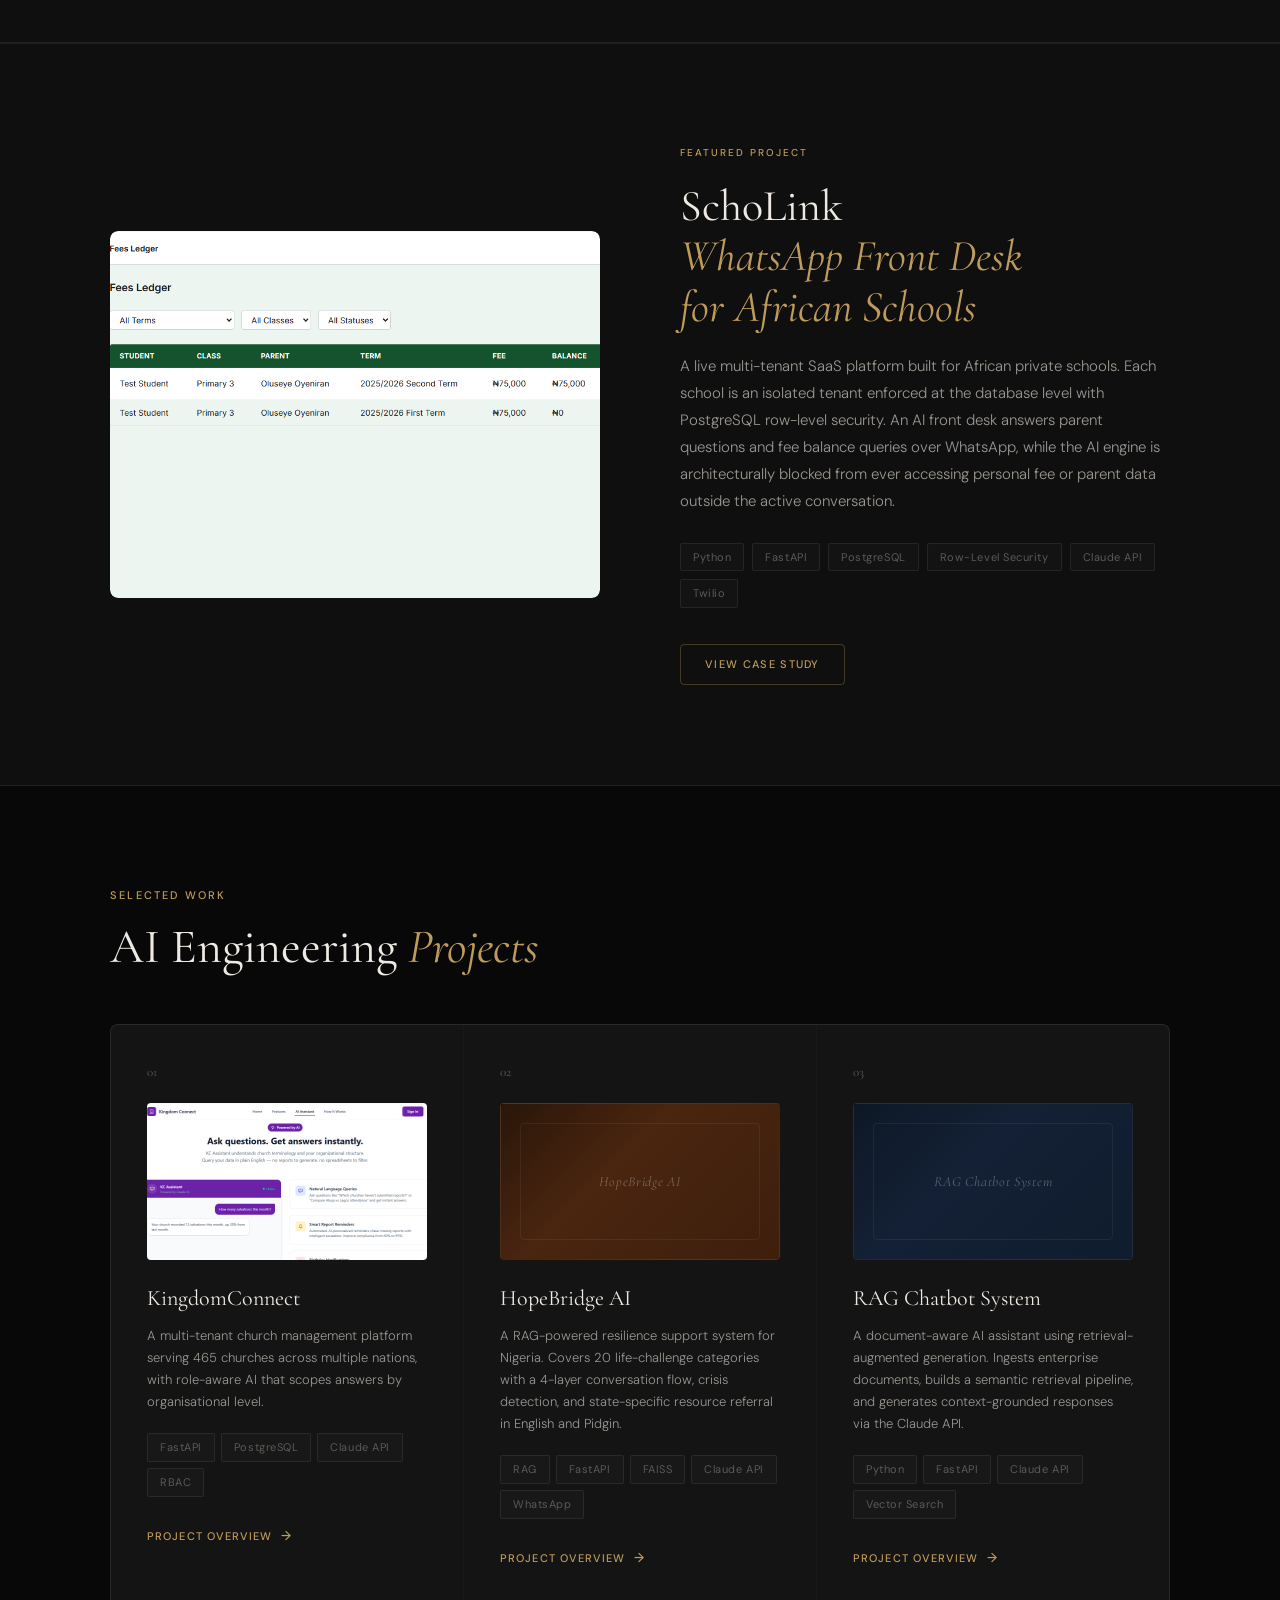
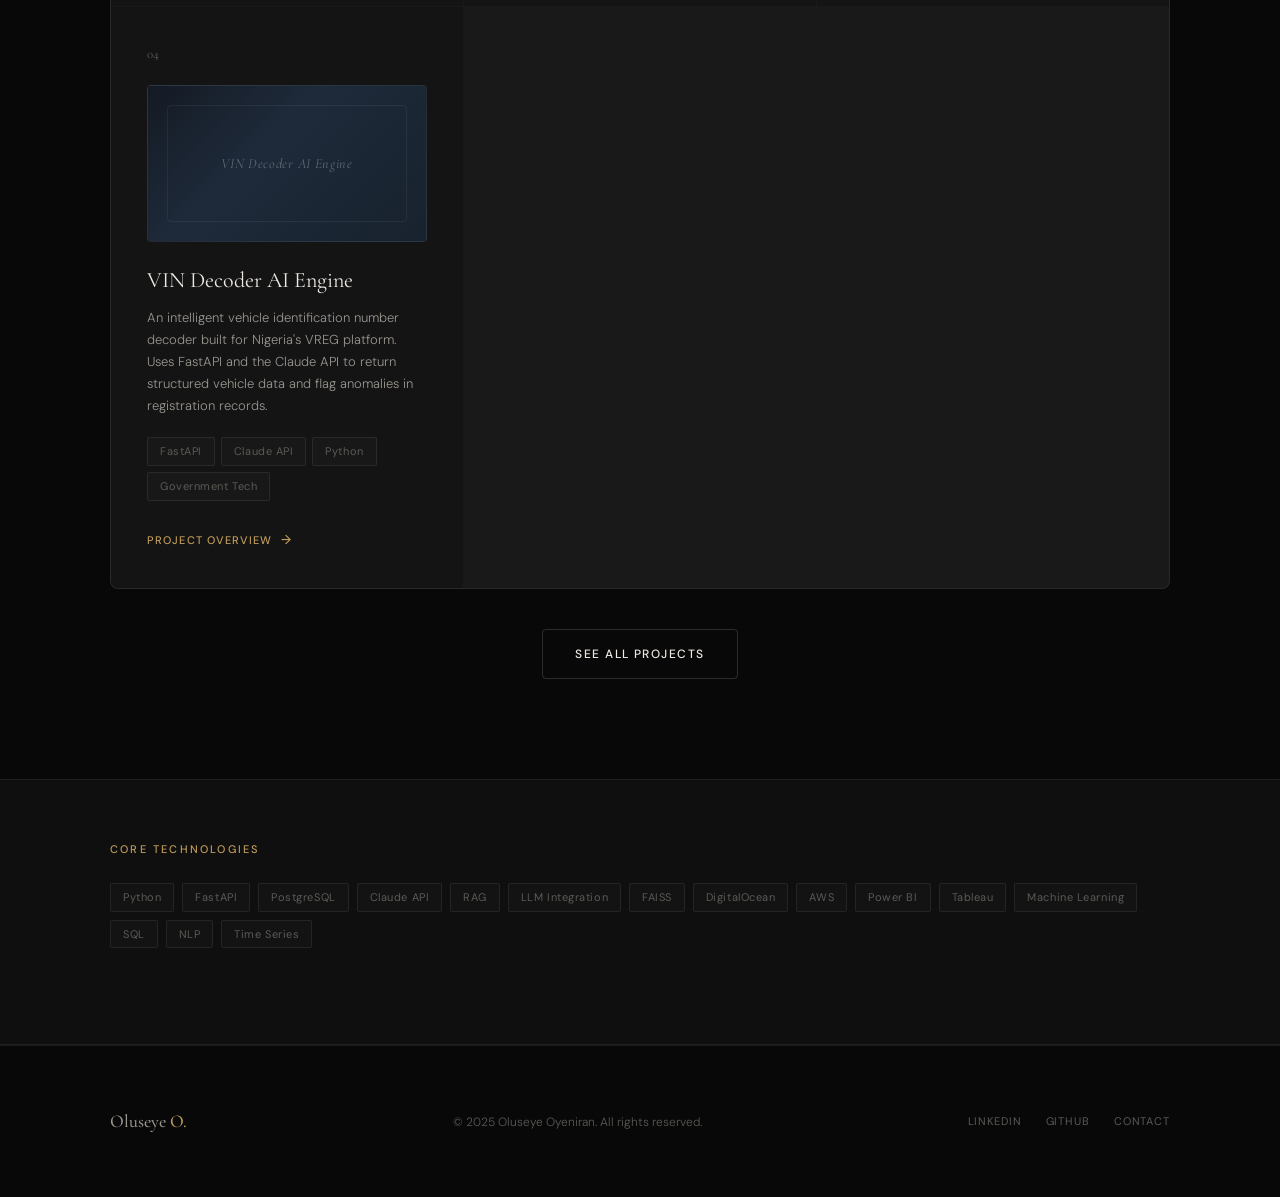
==== commit a7d3c376: "Update index.html" ====
--- a/index.html
+++ b/index.html
@@ -80,7 +80,7 @@
 
 
   <!-- ============================================================
-       FEATURED PROJECT — KingdomConnect
+       FEATURED PROJECT — ALIP
   ============================================================ -->
   <section class="featured section" aria-labelledby="featured-heading">
     <div class="container">
@@ -90,33 +90,33 @@
         <div class="reveal">
           <p class="featured-label">Featured Project</p>
           <h2 class="featured-title" id="featured-heading">
-            KingdomConnect<br>
-            <em>Enterprise Church<br>Management System</em>
+            ALIP<br>
+            <em>African Legal<br>Intelligence Platform</em>
           </h2>
           <p class="featured-desc">
-            A full-scale enterprise platform I designed and directed for multi-level church
-            administration across local churches, regions, countries, and a global headquarters.
-            I defined the system architecture, data models, workflows, and AI integration layer —
-            with implementation carried out using AI-assisted development in Python, FastAPI, and PostgreSQL.
+            A live AI-powered legal research platform I designed and built for African
+            jurisdictions, starting with Nigeria. Ten FastAPI microservices index case law,
+            judgments, and statutes, with a citator, overruling detection, and AI case
+            summaries grounded strictly in retrieved source text — so the system cannot
+            invent a citation. Over 2,100 cases indexed and live in beta.
           </p>
 
           <div class="featured-tags">
             <span class="tag">Python</span>
             <span class="tag">FastAPI</span>
             <span class="tag">PostgreSQL</span>
-            <span class="tag">Claude API</span>
-            <span class="tag">RBAC</span>
-            <span class="tag">Enterprise Architecture</span>
-          </div>
-
-          <a href="projects.html#kingdomconnect" class="btn btn-ghost">View Case Study</a>
+            <span class="tag">Neo4j</span>
+            <span class="tag">Qdrant</span>
+            <span class="tag">Claude API</span>
+            <span class="tag">RAG</span>
+          </div>
+
+          <a href="projects.html#alip" class="btn btn-ghost">View Case Study</a>
         </div>
 
-        <!-- Visual placeholder -->
-        <div class="project-visual reveal reveal-delay-2">
-          <div class="project-visual-inner visual-kingdomconnect">
-            <span>KingdomConnect</span>
-          </div>
+        <!-- Visual -->
+        <div class="project-visual reveal reveal-delay-2" style="overflow: hidden;">
+          <img src="images/alip-landing.png" alt="ALIP landing page at alip.africa" style="width: 100%; height: 100%; object-fit: cover; object-position: top; border-radius: inherit;" />
         </div>
 
       </div>
@@ -125,7 +125,51 @@
 
 
   <!-- ============================================================
-       OTHER MAJOR PROJECTS — 3-column grid
+       FEATURED PROJECT — SchoLink
+  ============================================================ -->
+  <section class="featured section" style="background: var(--surface); border-top: 1px solid var(--border); border-bottom: 1px solid var(--border);" aria-labelledby="featured-heading-2">
+    <div class="container">
+      <div class="featured-inner reverse">
+
+        <!-- Visual -->
+        <div class="project-visual reveal reveal-delay-2" style="overflow: hidden;">
+          <img src="images/scholink-fees.png" alt="SchoLink Fees Ledger admin panel" style="width: 100%; height: 100%; object-fit: cover; object-position: top; border-radius: inherit;" />
+        </div>
+
+        <!-- Content -->
+        <div class="reveal">
+          <p class="featured-label">Featured Project</p>
+          <h2 class="featured-title" id="featured-heading-2">
+            SchoLink<br>
+            <em>WhatsApp Front Desk<br>for African Schools</em>
+          </h2>
+          <p class="featured-desc">
+            A live multi-tenant SaaS platform built for African private schools. Each school
+            is an isolated tenant enforced at the database level with PostgreSQL row-level
+            security. An AI front desk answers parent questions and fee balance queries over
+            WhatsApp, while the AI engine is architecturally blocked from ever accessing
+            personal fee or parent data outside the active conversation.
+          </p>
+
+          <div class="featured-tags">
+            <span class="tag">Python</span>
+            <span class="tag">FastAPI</span>
+            <span class="tag">PostgreSQL</span>
+            <span class="tag">Row-Level Security</span>
+            <span class="tag">Claude API</span>
+            <span class="tag">Twilio</span>
+          </div>
+
+          <a href="projects.html#scholink" class="btn btn-ghost">View Case Study</a>
+        </div>
+
+      </div>
+    </div>
+  </section>
+
+
+  <!-- ============================================================
+       OTHER MAJOR PROJECTS — 4-column grid
   ============================================================ -->
   <section class="section" aria-labelledby="projects-heading">
     <div class="container">
@@ -137,9 +181,29 @@
 
       <div class="projects-grid">
 
-        <!-- HopeBridge AI -->
+        <!-- KingdomConnect -->
         <article class="project-card reveal">
           <p class="project-card-number">01</p>
+          <div class="project-card-visual" style="overflow: hidden;">
+            <img src="images/kingdomconnect-ai.png" alt="KingdomConnect AI Assistant interface" style="width: 100%; height: 100%; object-fit: cover; object-position: top;" />
+          </div>
+          <h3 class="project-card-title">KingdomConnect</h3>
+          <p class="project-card-desc">
+            A multi-tenant church management platform serving 465 churches across multiple
+            nations, with role-aware AI that scopes answers by organisational level.
+          </p>
+          <div class="project-card-tags">
+            <span class="tag">FastAPI</span>
+            <span class="tag">PostgreSQL</span>
+            <span class="tag">Claude API</span>
+            <span class="tag">RBAC</span>
+          </div>
+          <a href="projects.html#kingdomconnect" class="project-card-link">Project Overview</a>
+        </article>
+
+        <!-- HopeBridge AI -->
+        <article class="project-card reveal reveal-delay-1">
+          <p class="project-card-number">02</p>
           <div class="project-card-visual">
             <div class="project-visual-inner visual-hopebridge">
               <span>HopeBridge AI</span>
@@ -162,8 +226,8 @@
         </article>
 
         <!-- RAG Chatbot -->
-        <article class="project-card reveal reveal-delay-1">
-          <p class="project-card-number">02</p>
+        <article class="project-card reveal reveal-delay-2">
+          <p class="project-card-number">03</p>
           <div class="project-card-visual">
             <div class="project-visual-inner visual-rag">
               <span>RAG Chatbot System</span>
@@ -185,8 +249,8 @@
         </article>
 
         <!-- VIN Decoder -->
-        <article class="project-card reveal reveal-delay-2">
-          <p class="project-card-number">03</p>
+        <article class="project-card reveal">
+          <p class="project-card-number">04</p>
           <div class="project-card-visual">
             <div class="project-visual-inner visual-vin">
               <span>VIN Decoder AI Engine</span>
@@ -252,7 +316,7 @@
       <div class="footer-logo">Oluseye <span>O.</span></div>
       <p class="footer-copy">&copy; 2025 Oluseye Oyeniran. All rights reserved.</p>
       <nav class="footer-links" aria-label="Footer navigation">
-        <a href="https://www.linkedin.com/in/oluseye-oyeniran-509456109/" target="_blank" rel="noopener noreferrer">LinkedIn</a>
+        <a href="https://www.linkedin.com/in/oluseye-alani-oyeniran-803a02400/" target="_blank" rel="noopener noreferrer">LinkedIn</a>
         <a href="https://github.com/Eriayomide/" target="_blank" rel="noopener noreferrer">GitHub</a>
         <a href="contact.html">Contact</a>
       </nav>
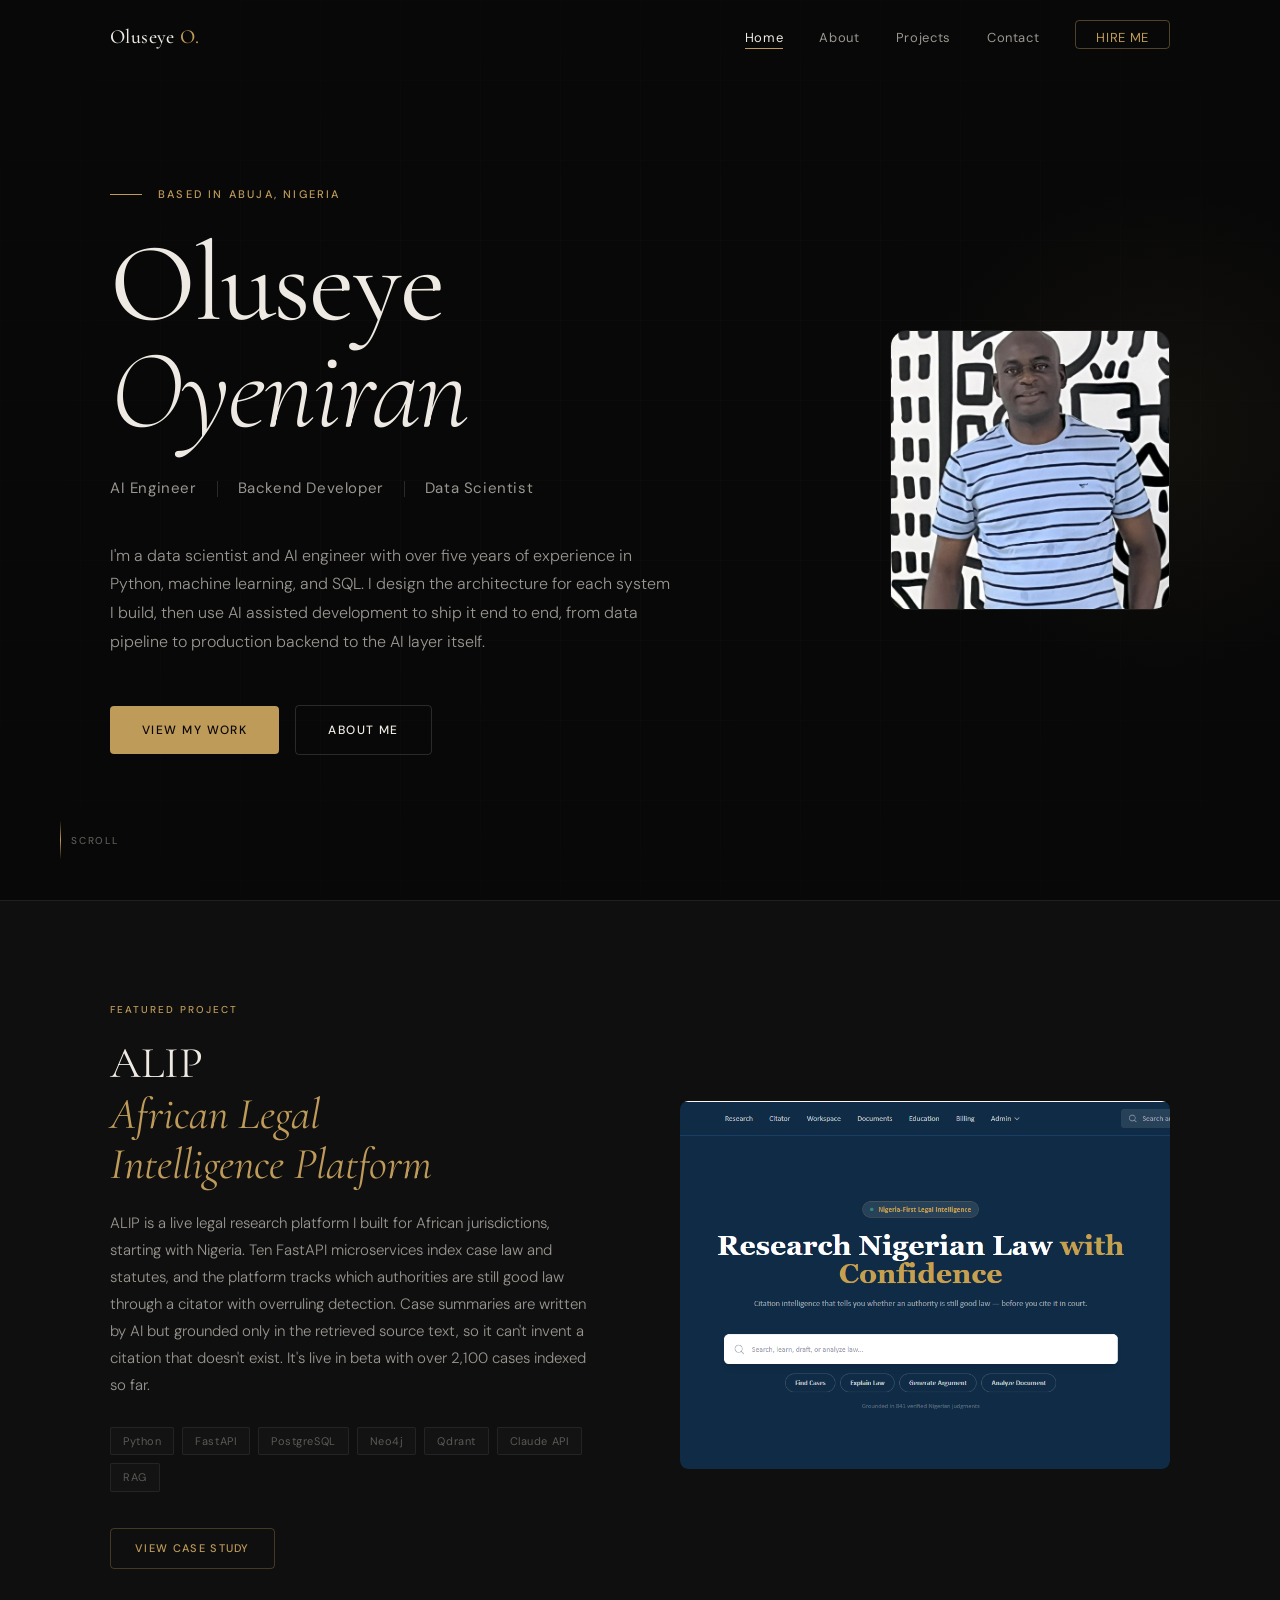
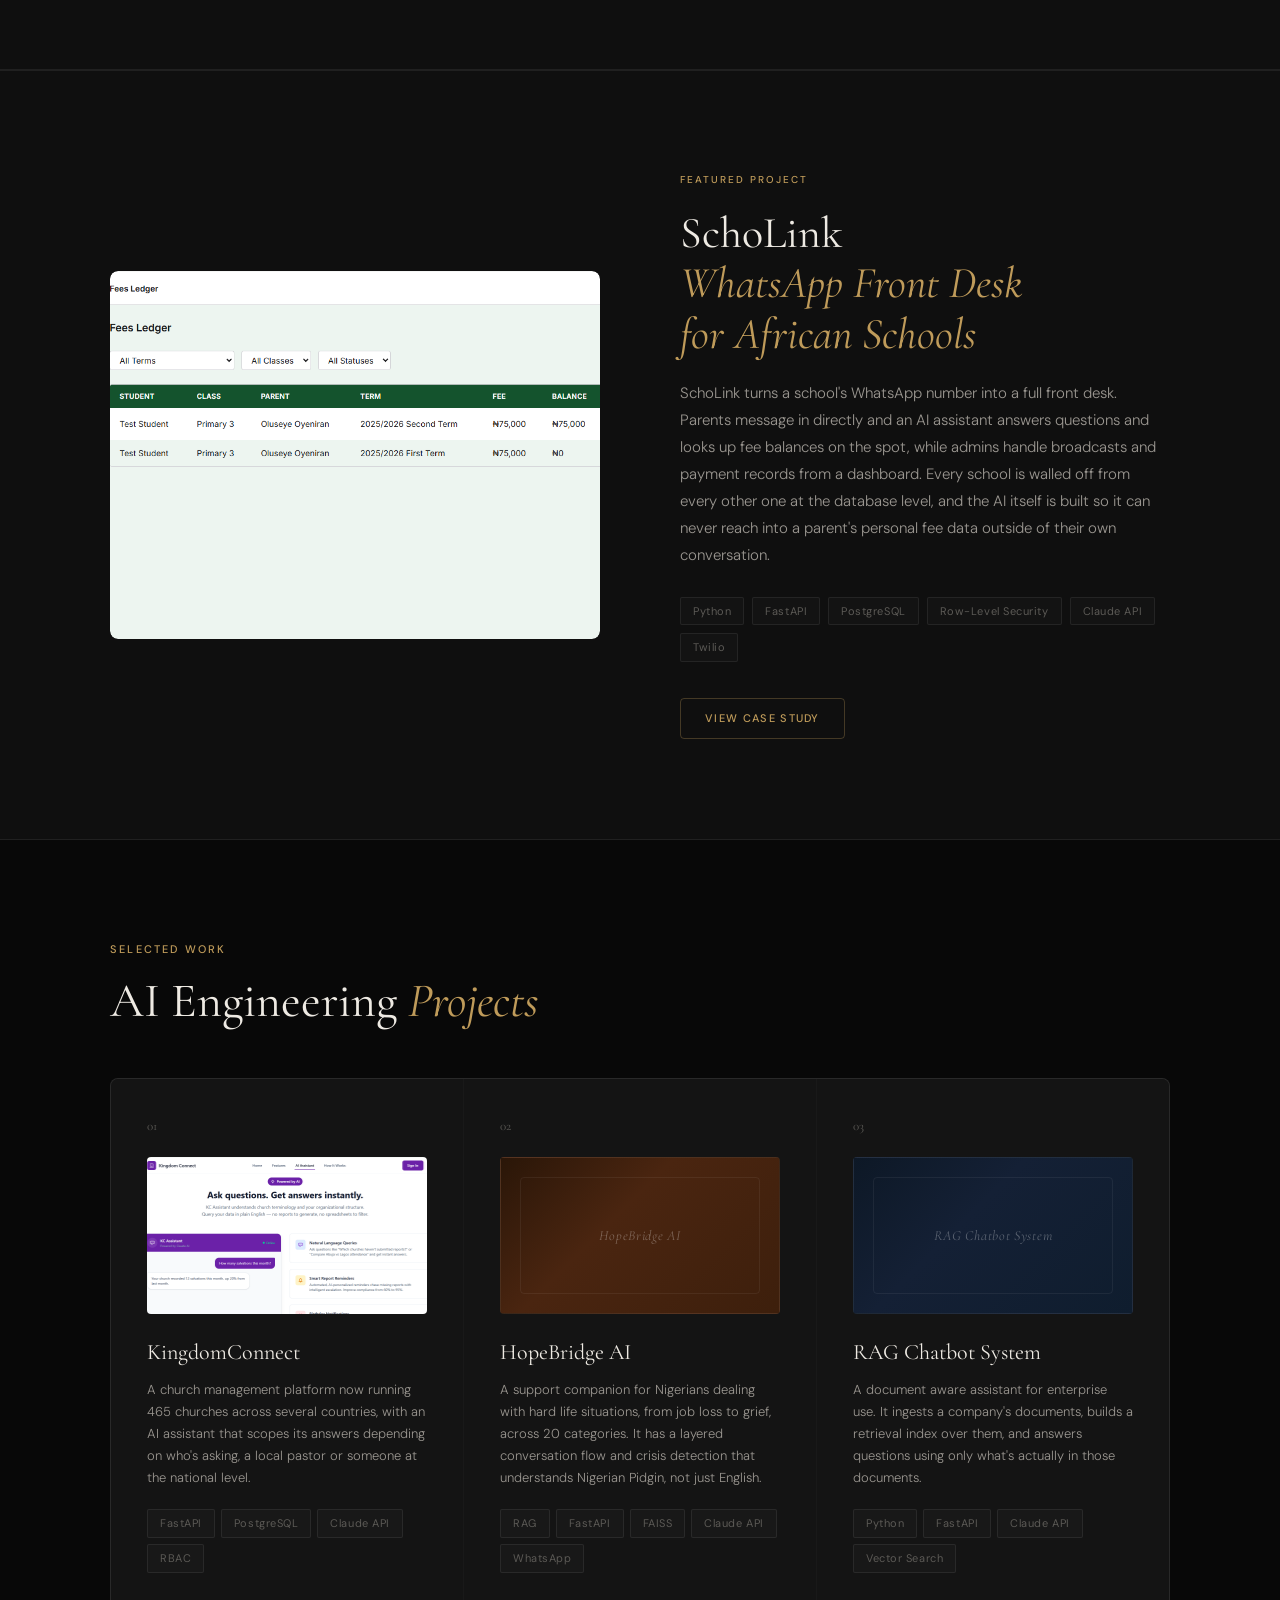
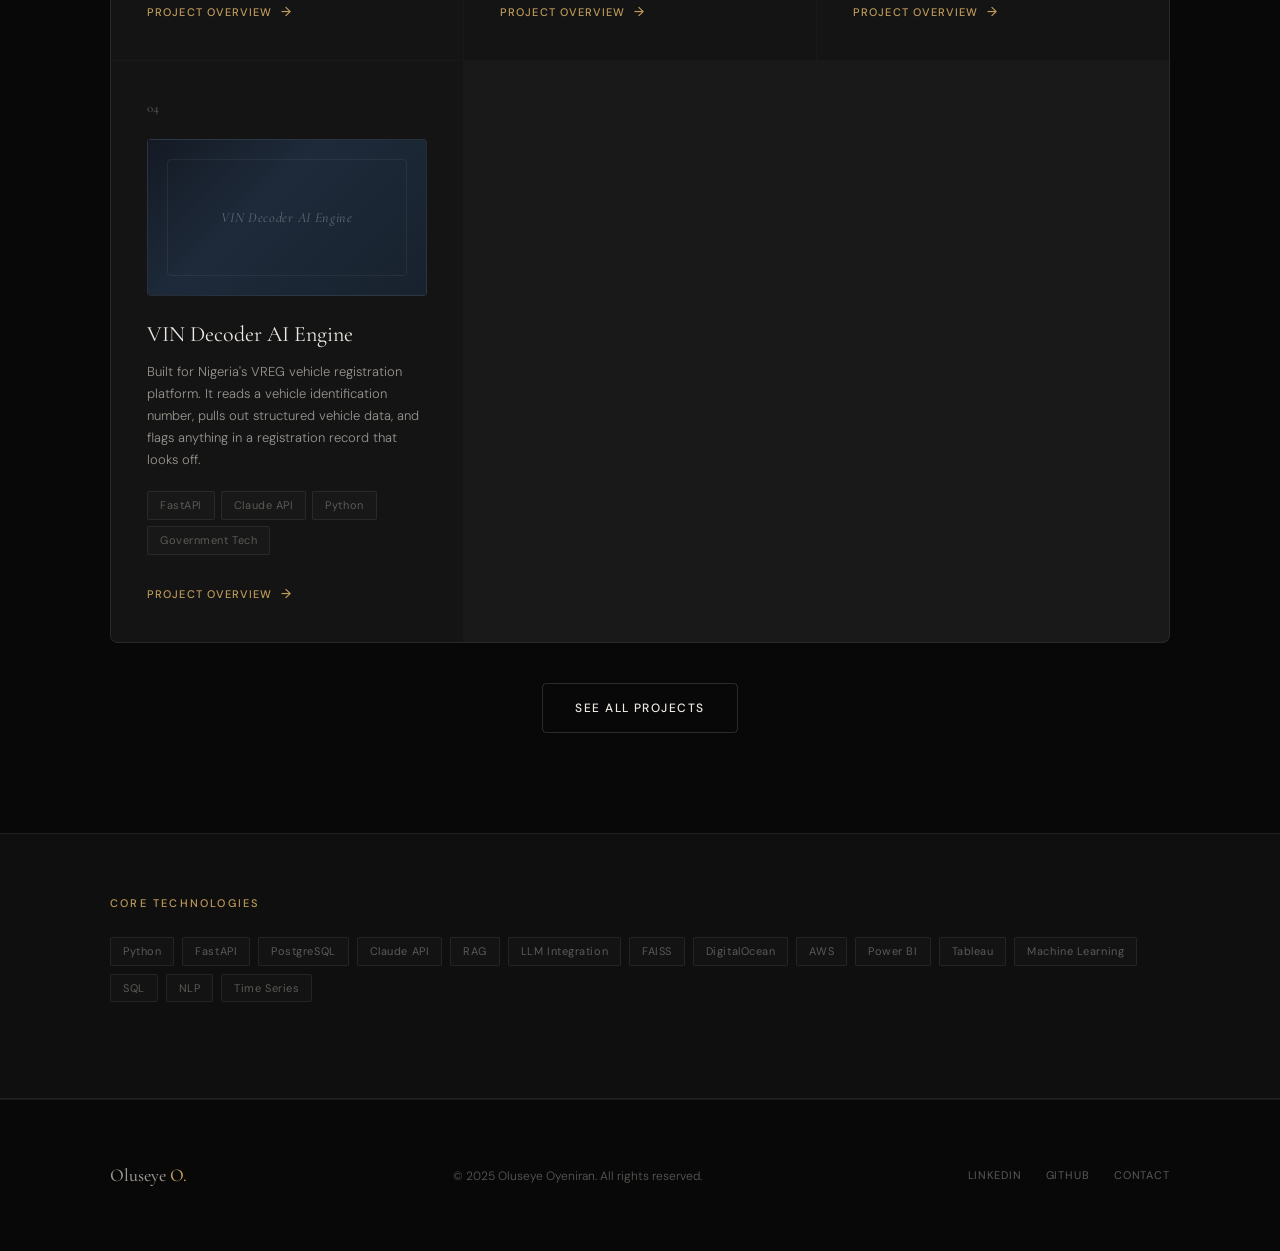
==== commit 1a4274a3: "Update index.html" ====
--- a/index.html
+++ b/index.html
@@ -3,7 +3,7 @@
 <head>
   <meta charset="UTF-8" />
   <meta name="viewport" content="width=device-width, initial-scale=1.0" />
-  <meta name="description" content="Oluseye Oyeniran — AI Engineer, Backend Developer, and Data Scientist building intelligent systems with Python, FastAPI, RAG, and LLMs." />
+  <meta name="description" content="Oluseye Oyeniran, AI Engineer, Backend Developer, and Data Scientist building intelligent systems with Python, FastAPI, RAG, and LLMs." />
   <title>Oluseye Oyeniran — AI Engineer &amp; Data Scientist</title>
   <link rel="stylesheet" href="assets/css/style.css" />
 </head>
@@ -38,36 +38,44 @@
        HERO
   ============================================================ -->
   <section class="hero" aria-label="Introduction">
-    <div class="hero-inner">
-
-      <div class="hero-eyebrow">
-        <div class="hero-eyebrow-line" aria-hidden="true"></div>
-        <span>Based in Abuja, Nigeria</span>
-      </div>
-
-      <h1 class="hero-name">
-        Oluseye
-        <span class="hero-name-last">Oyeniran</span>
-      </h1>
-
-      <div class="hero-title-row">
-        <span class="hero-title-text">AI Engineer</span>
-        <span class="hero-title-sep" aria-hidden="true"></span>
-        <span class="hero-title-text">Backend Developer</span>
-        <span class="hero-title-sep" aria-hidden="true"></span>
-        <span class="hero-title-text">Data Scientist</span>
-      </div>
-
-      <p class="hero-bio">
-        Data Scientist and AI Engineer with 5+ years of hands-on experience in Python,
-        machine learning, and SQL. I build predictive models, design data pipelines, and
-        integrate LLMs into production systems — combining deep analytical work with
-        AI-assisted backend development to ship complete, end-to-end solutions.
-      </p>
-
-      <div class="hero-actions">
-        <a href="projects.html" class="btn btn-primary">View My Work</a>
-        <a href="about.html" class="btn btn-outline">About Me</a>
+    <div class="hero-inner" style="display: flex; align-items: center; gap: 48px; flex-wrap: wrap;">
+
+      <div style="flex: 1; min-width: 280px;">
+        <div class="hero-eyebrow">
+          <div class="hero-eyebrow-line" aria-hidden="true"></div>
+          <span>Based in Abuja, Nigeria</span>
+        </div>
+
+        <h1 class="hero-name">
+          Oluseye
+          <span class="hero-name-last">Oyeniran</span>
+        </h1>
+
+        <div class="hero-title-row">
+          <span class="hero-title-text">AI Engineer</span>
+          <span class="hero-title-sep" aria-hidden="true"></span>
+          <span class="hero-title-text">Backend Developer</span>
+          <span class="hero-title-sep" aria-hidden="true"></span>
+          <span class="hero-title-text">Data Scientist</span>
+        </div>
+
+        <p class="hero-bio">
+          I'm a data scientist and AI engineer with over five years of experience in Python,
+          machine learning, and SQL. I design the architecture for each system I build, then
+          use AI assisted development to ship it end to end, from data pipeline to production
+          backend to the AI layer itself.
+        </p>
+
+        <div class="hero-actions">
+          <a href="projects.html" class="btn btn-primary">View My Work</a>
+          <a href="about.html" class="btn btn-outline">About Me</a>
+        </div>
+      </div>
+
+      <div style="flex: 0 0 280px; max-width: 100%;">
+        <div style="width: 280px; height: 280px; border-radius: 16px; overflow: hidden; border: 1px solid var(--border); margin: 0 auto;">
+          <img src="images/headshot-tight.jpg" alt="Oluseye Oyeniran" style="width: 100%; height: 100%; object-fit: cover; display: block;" />
+        </div>
       </div>
 
     </div>
@@ -94,11 +102,12 @@
             <em>African Legal<br>Intelligence Platform</em>
           </h2>
           <p class="featured-desc">
-            A live AI-powered legal research platform I designed and built for African
-            jurisdictions, starting with Nigeria. Ten FastAPI microservices index case law,
-            judgments, and statutes, with a citator, overruling detection, and AI case
-            summaries grounded strictly in retrieved source text — so the system cannot
-            invent a citation. Over 2,100 cases indexed and live in beta.
+            ALIP is a live legal research platform I built for African jurisdictions,
+            starting with Nigeria. Ten FastAPI microservices index case law and statutes,
+            and the platform tracks which authorities are still good law through a citator
+            with overruling detection. Case summaries are written by AI but grounded only
+            in the retrieved source text, so it can't invent a citation that doesn't exist.
+            It's live in beta with over 2,100 cases indexed so far.
           </p>
 
           <div class="featured-tags">
@@ -144,11 +153,12 @@
             <em>WhatsApp Front Desk<br>for African Schools</em>
           </h2>
           <p class="featured-desc">
-            A live multi-tenant SaaS platform built for African private schools. Each school
-            is an isolated tenant enforced at the database level with PostgreSQL row-level
-            security. An AI front desk answers parent questions and fee balance queries over
-            WhatsApp, while the AI engine is architecturally blocked from ever accessing
-            personal fee or parent data outside the active conversation.
+            SchoLink turns a school's WhatsApp number into a full front desk. Parents message
+            in directly and an AI assistant answers questions and looks up fee balances on the
+            spot, while admins handle broadcasts and payment records from a dashboard. Every
+            school is walled off from every other one at the database level, and the AI itself
+            is built so it can never reach into a parent's personal fee data outside of their
+            own conversation.
           </p>
 
           <div class="featured-tags">
@@ -189,8 +199,9 @@
           </div>
           <h3 class="project-card-title">KingdomConnect</h3>
           <p class="project-card-desc">
-            A multi-tenant church management platform serving 465 churches across multiple
-            nations, with role-aware AI that scopes answers by organisational level.
+            A church management platform now running 465 churches across several countries,
+            with an AI assistant that scopes its answers depending on who's asking, a local
+            pastor or someone at the national level.
           </p>
           <div class="project-card-tags">
             <span class="tag">FastAPI</span>
@@ -211,9 +222,9 @@
           </div>
           <h3 class="project-card-title">HopeBridge AI</h3>
           <p class="project-card-desc">
-            A RAG-powered resilience support system for Nigeria. Covers 20 life-challenge
-            categories with a 4-layer conversation flow, crisis detection, and state-specific
-            resource referral in English and Pidgin.
+            A support companion for Nigerians dealing with hard life situations, from job loss
+            to grief, across 20 categories. It has a layered conversation flow and crisis
+            detection that understands Nigerian Pidgin, not just English.
           </p>
           <div class="project-card-tags">
             <span class="tag">RAG</span>
@@ -235,9 +246,9 @@
           </div>
           <h3 class="project-card-title">RAG Chatbot System</h3>
           <p class="project-card-desc">
-            A document-aware AI assistant using retrieval-augmented generation. Ingests
-            enterprise documents, builds a semantic retrieval pipeline, and generates
-            context-grounded responses via the Claude API.
+            A document aware assistant for enterprise use. It ingests a company's documents,
+            builds a retrieval index over them, and answers questions using only what's
+            actually in those documents.
           </p>
           <div class="project-card-tags">
             <span class="tag">Python</span>
@@ -258,9 +269,9 @@
           </div>
           <h3 class="project-card-title">VIN Decoder AI Engine</h3>
           <p class="project-card-desc">
-            An intelligent vehicle identification number decoder built for Nigeria's VREG
-            platform. Uses FastAPI and the Claude API to return structured vehicle data
-            and flag anomalies in registration records.
+            Built for Nigeria's VREG vehicle registration platform. It reads a vehicle
+            identification number, pulls out structured vehicle data, and flags anything
+            in a registration record that looks off.
           </p>
           <div class="project-card-tags">
             <span class="tag">FastAPI</span>
